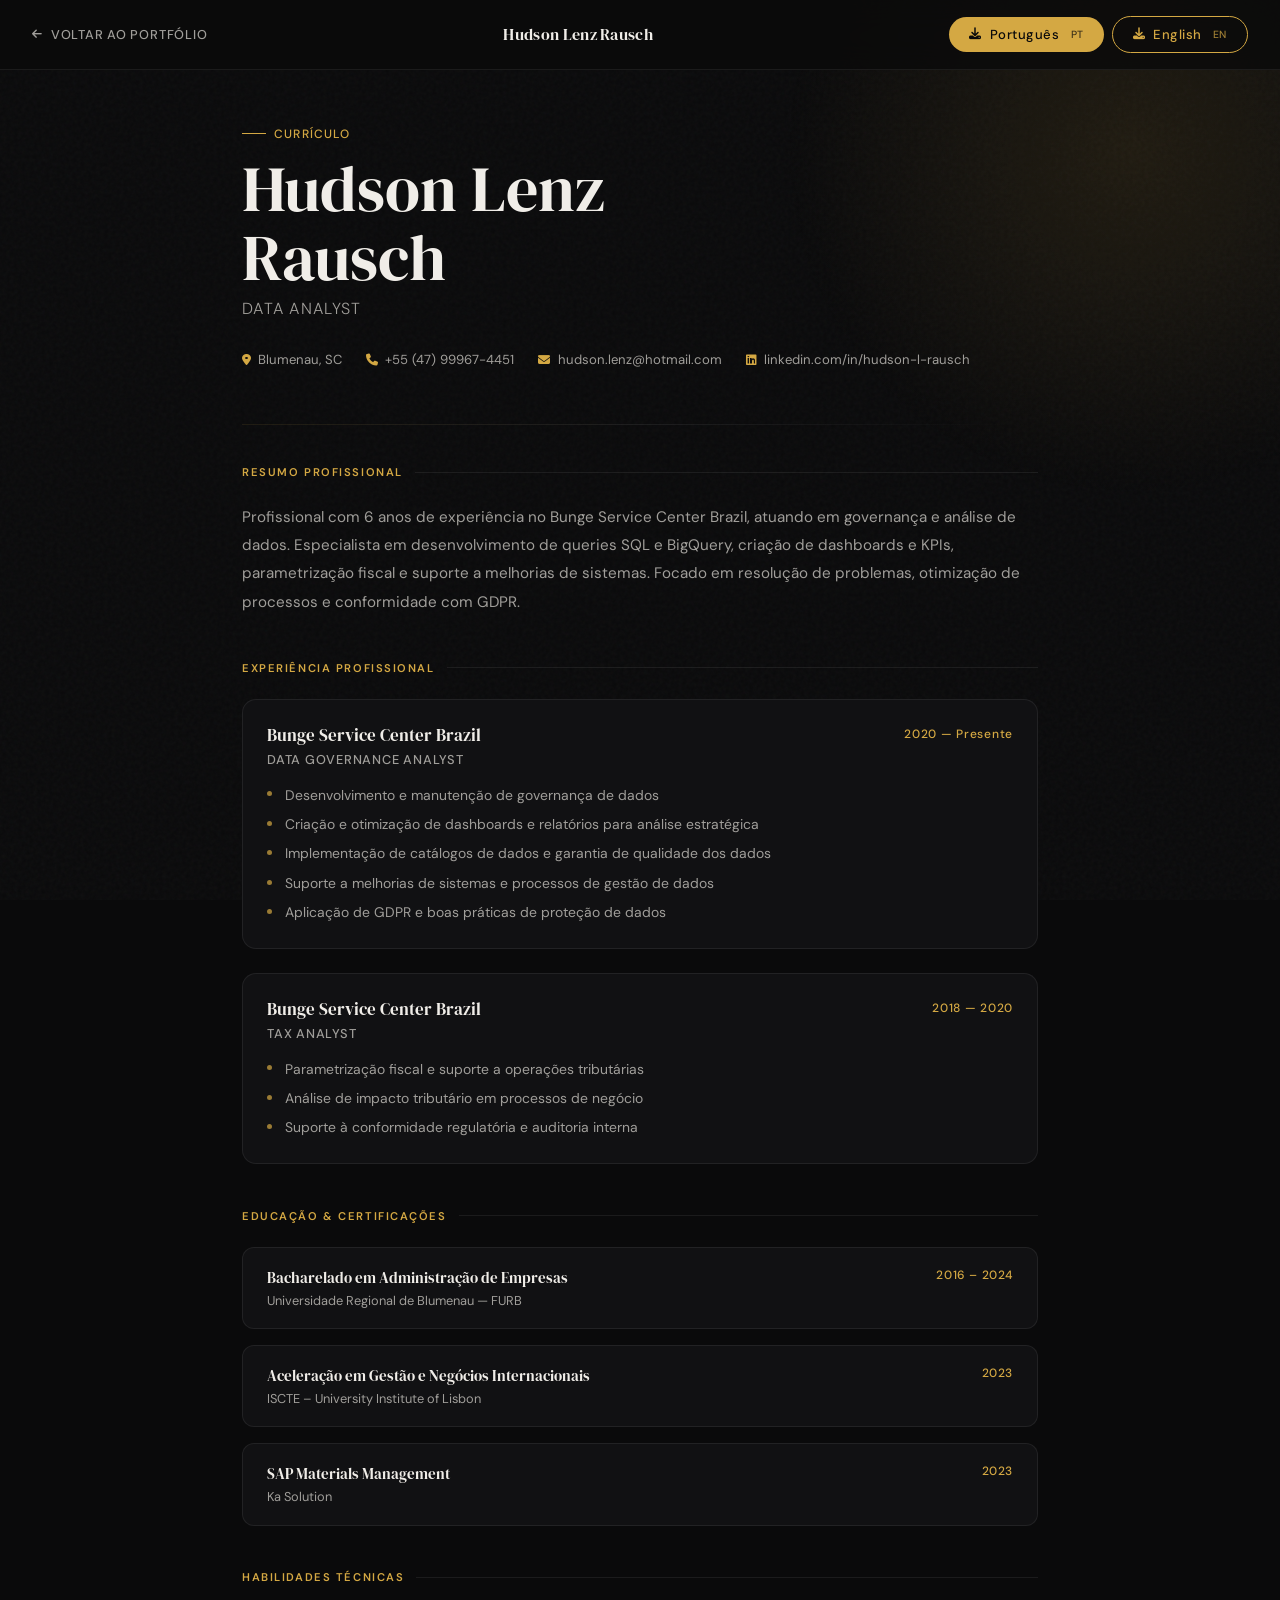
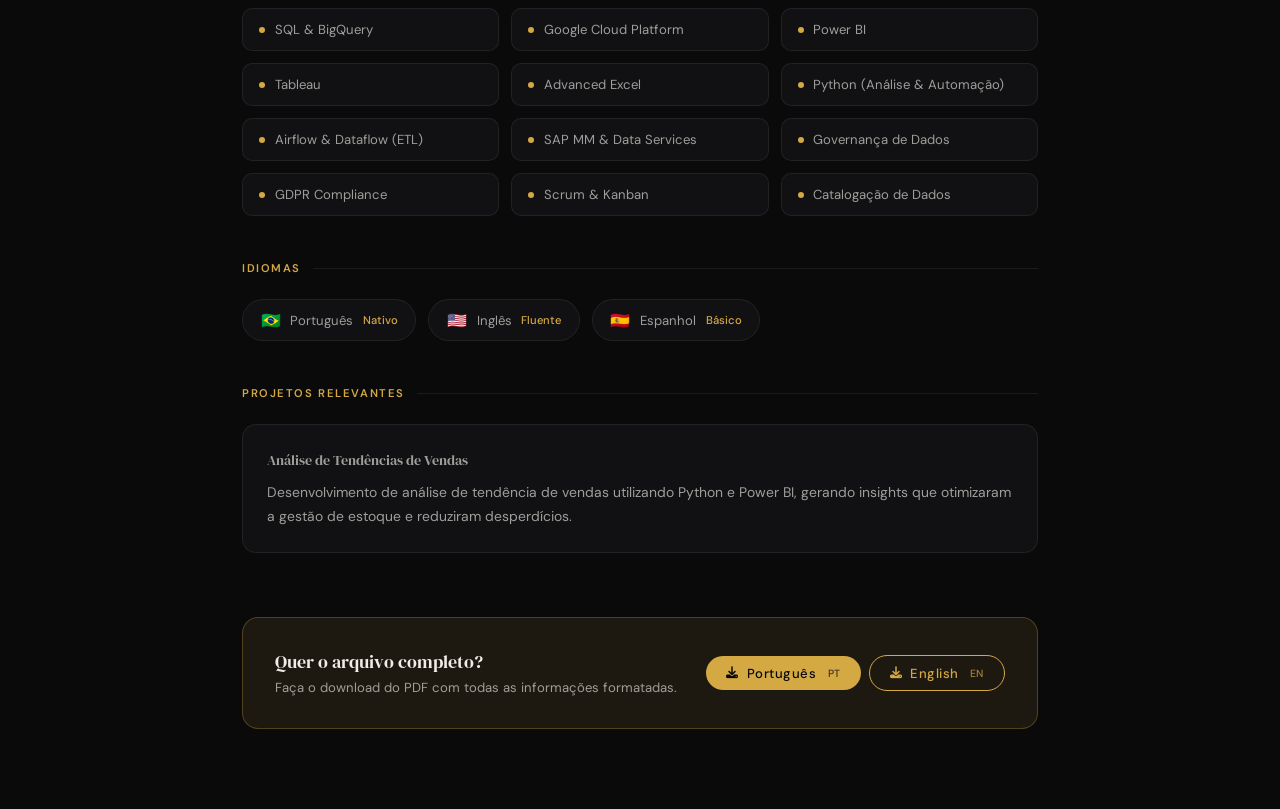
==== curriculo.html @ 601e41b8 "Update curriculo.html" ====
<!DOCTYPE html>
<html lang="pt-BR">
<head>
  <meta charset="UTF-8" />
  <meta name="viewport" content="width=device-width, initial-scale=1.0" />
  <title>Currículo — Hudson Lenz Rausch</title>

  <link rel="preconnect" href="https://fonts.googleapis.com" />
  <link rel="preconnect" href="https://fonts.gstatic.com" crossorigin />
  <link href="https://fonts.googleapis.com/css2?family=DM+Serif+Display:ital@0;1&family=DM+Sans:wght@300;400;500;600&display=swap" rel="stylesheet" />
  <link rel="stylesheet" href="https://cdnjs.cloudflare.com/ajax/libs/font-awesome/6.5.0/css/all.min.css" />

  <style>
    /* ── Tokens ── */
    :root {
      --bg:           #0a0a0b;
      --bg-card:      #111113;
      --bg-card-2:    #16161a;
      --accent:       #d4a843;
      --accent-light: #e8c06a;
      --accent-dim:   rgba(212,168,67,0.10);
      --accent-glow:  rgba(212,168,67,0.22);
      --text:         #f0ede8;
      --text-2:       #a09e9a;
      --text-muted:   #5c5a57;
      --border:       rgba(255,255,255,0.07);
      --border-a:     rgba(212,168,67,0.28);
      --font-d:       'DM Serif Display', Georgia, serif;
      --font-b:       'DM Sans', system-ui, sans-serif;
      --ease:         cubic-bezier(0.4,0,0.2,1);
      --spring:       cubic-bezier(0.34,1.56,0.64,1);
    }

    *, *::before, *::after { box-sizing: border-box; margin: 0; padding: 0; }

    html {
      scroll-behavior: smooth;
      -webkit-font-smoothing: antialiased;
    }

    body {
      font-family: var(--font-b);
      background: var(--bg);
      color: var(--text);
      min-height: 100vh;
      overflow-x: hidden;
    }

    a { color: inherit; text-decoration: none; }

    /* ── Noise overlay ── */
    body::before {
      content: '';
      position: fixed;
      inset: 0;
      background-image: url("data:image/svg+xml,%3Csvg viewBox='0 0 256 256' xmlns='http://www.w3.org/2000/svg'%3E%3Cfilter id='n'%3E%3CfeTurbulence type='fractalNoise' baseFrequency='0.9' numOctaves='4' stitchTiles='stitch'/%3E%3C/filter%3E%3Crect width='100%25' height='100%25' filter='url(%23n)' opacity='0.035'/%3E%3C/svg%3E");
      pointer-events: none;
      z-index: 0;
    }

    /* ── Glow de fundo ── */
    .bg-glow {
      position: fixed;
      width: 700px;
      height: 700px;
      border-radius: 50%;
      background: radial-gradient(circle, var(--accent-glow) 0%, transparent 70%);
      pointer-events: none;
      z-index: 0;
      top: -200px;
      right: -200px;
      opacity: 0.5;
    }

    /* ── Topbar ── */
    .topbar {
      position: sticky;
      top: 0;
      z-index: 100;
      display: flex;
      align-items: center;
      justify-content: space-between;
      padding: 1rem 2rem;
      background: rgba(10,10,11,0.8);
      backdrop-filter: blur(16px);
      -webkit-backdrop-filter: blur(16px);
      border-bottom: 1px solid var(--border);
    }

    .topbar-back {
      display: inline-flex;
      align-items: center;
      gap: 0.5rem;
      font-size: 0.8rem;
      font-weight: 500;
      color: var(--text-2);
      letter-spacing: 0.06em;
      text-transform: uppercase;
      transition: color 250ms var(--ease);
    }
    .topbar-back:hover { color: var(--accent); }
    .topbar-back i { font-size: 0.7rem; }

    .topbar-name {
      font-family: var(--font-d);
      font-size: 1rem;
      color: var(--text);
      letter-spacing: 0.02em;
    }

    .btn-download {
      display: inline-flex;
      align-items: center;
      gap: 0.5rem;
      padding: 0.55rem 1.25rem;
      border-radius: 9999px;
      font-family: var(--font-b);
      font-size: 0.82rem;
      font-weight: 500;
      letter-spacing: 0.04em;
      background: var(--accent);
      color: #0a0a0b;
      border: none;
      cursor: pointer;
      transition: background 250ms var(--ease), transform 350ms var(--spring), box-shadow 250ms var(--ease);
    }
    .btn-download:hover {
      background: var(--accent-light);
      transform: translateY(-2px);
      box-shadow: 0 8px 24px var(--accent-glow);
    }
    .btn-download i { font-size: 0.75rem; }

    .btn-download-group {
      display: flex;
      align-items: center;
      gap: 0.5rem;
      flex-wrap: wrap;
    }

    .btn-download--ghost {
      background: transparent;
      color: var(--accent);
      border: 1px solid var(--accent);
    }
    .btn-download--ghost:hover {
      background: var(--accent-dim);
      color: var(--accent-light);
      border-color: var(--accent-light);
      box-shadow: none;
      transform: translateY(-2px);
    }

    .btn-lang {
      font-size: 0.65rem;
      opacity: 0.75;
      letter-spacing: 0.05em;
      margin-left: 0.2rem;
    }

    /* ── Layout ── */
    .page {
      position: relative;
      z-index: 1;
      max-width: 860px;
      margin: 0 auto;
      padding: 3.5rem 2rem 5rem;
    }

    /* ── Header do currículo ── */
    .cv-header {
      margin-bottom: 3.5rem;
      animation: fade-up 0.6s var(--ease) both;
    }

    .cv-tag {
      font-size: 0.75rem;
      font-weight: 500;
      letter-spacing: 0.1em;
      text-transform: uppercase;
      color: var(--accent);
      margin-bottom: 0.75rem;
      display: flex;
      align-items: center;
      gap: 0.5rem;
    }
    .cv-tag::before {
      content: '';
      display: inline-block;
      width: 24px;
      height: 1px;
      background: var(--accent);
    }

    .cv-name {
      font-family: var(--font-d);
      font-size: clamp(2.6rem, 6vw, 4rem);
      font-weight: 400;
      line-height: 1.08;
      color: var(--text);
      margin-bottom: 0.4rem;
    }

    .cv-role {
      font-size: 1rem;
      font-weight: 300;
      color: var(--text-2);
      letter-spacing: 0.08em;
      text-transform: uppercase;
      margin-bottom: 2rem;
    }

    .cv-contacts {
      display: flex;
      flex-wrap: wrap;
      gap: 0.5rem 1.5rem;
    }

    .cv-contact-item {
      display: inline-flex;
      align-items: center;
      gap: 0.45rem;
      font-size: 0.82rem;
      color: var(--text-2);
      transition: color 200ms var(--ease);
    }
    .cv-contact-item:hover { color: var(--accent); }
    .cv-contact-item i {
      font-size: 0.75rem;
      color: var(--accent);
    }

    /* ── Divider ── */
    .divider {
      width: 100%;
      height: 1px;
      background: linear-gradient(90deg, var(--accent-dim), var(--border), transparent);
      margin: 2.5rem 0;
    }

    /* ── Sections ── */
    .cv-section {
      margin-bottom: 2.8rem;
      animation: fade-up 0.6s var(--ease) both;
    }

    .cv-section-label {
      font-size: 0.7rem;
      font-weight: 600;
      letter-spacing: 0.14em;
      text-transform: uppercase;
      color: var(--accent);
      margin-bottom: 1.5rem;
      display: flex;
      align-items: center;
      gap: 0.75rem;
    }
    .cv-section-label::after {
      content: '';
      flex: 1;
      height: 1px;
      background: var(--border);
    }

    .cv-summary {
      font-size: 0.95rem;
      color: var(--text-2);
      line-height: 1.85;
    }

    /* ── Experience ── */
    .exp-list { display: flex; flex-direction: column; gap: 1.5rem; }

    .exp-item {
      display: grid;
      grid-template-columns: 1fr auto;
      gap: 0.25rem 2rem;
      padding: 1.5rem;
      background: var(--bg-card);
      border: 1px solid var(--border);
      border-radius: 14px;
      transition: border-color 250ms var(--ease), background 250ms var(--ease);
    }
    .exp-item:hover {
      border-color: var(--border-a);
      background: var(--bg-card-2);
    }

    .exp-company {
      font-family: var(--font-d);
      font-size: 1.05rem;
      color: var(--text);
      grid-column: 1;
    }

    .exp-period {
      font-size: 0.75rem;
      font-weight: 500;
      color: var(--accent);
      letter-spacing: 0.06em;
      text-align: right;
      white-space: nowrap;
      grid-column: 2;
      grid-row: 1 / span 2;
      align-self: start;
      padding-top: 0.15rem;
    }

    .exp-role {
      font-size: 0.8rem;
      font-weight: 500;
      letter-spacing: 0.06em;
      text-transform: uppercase;
      color: var(--text-2);
      grid-column: 1;
      margin-bottom: 0.75rem;
    }

    .exp-bullets {
      list-style: none;
      grid-column: 1 / -1;
      display: flex;
      flex-direction: column;
      gap: 0.45rem;
    }
    .exp-bullets li {
      font-size: 0.87rem;
      color: var(--text-2);
      line-height: 1.6;
      padding-left: 1.1rem;
      position: relative;
    }
    .exp-bullets li::before {
      content: '';
      position: absolute;
      left: 0;
      top: 0.55em;
      width: 5px;
      height: 5px;
      border-radius: 50%;
      background: var(--accent);
      opacity: 0.7;
    }

    /* ── Education ── */
    .edu-list { display: flex; flex-direction: column; gap: 1rem; }

    .edu-item {
      display: flex;
      justify-content: space-between;
      align-items: flex-start;
      gap: 1rem;
      padding: 1.2rem 1.5rem;
      background: var(--bg-card);
      border: 1px solid var(--border);
      border-radius: 12px;
      transition: border-color 250ms var(--ease);
    }
    .edu-item:hover { border-color: var(--border-a); }

    .edu-degree {
      font-family: var(--font-d);
      font-size: 0.95rem;
      color: var(--text);
      margin-bottom: 0.25rem;
    }
    .edu-school {
      font-size: 0.8rem;
      color: var(--text-2);
    }
    .edu-year {
      font-size: 0.75rem;
      font-weight: 500;
      color: var(--accent);
      white-space: nowrap;
      letter-spacing: 0.05em;
    }

    /* ── Skills grid ── */
    .skills-grid {
      display: grid;
      grid-template-columns: repeat(auto-fill, minmax(200px, 1fr));
      gap: 0.75rem;
    }

    .skill-pill {
      display: flex;
      align-items: center;
      gap: 0.6rem;
      padding: 0.75rem 1rem;
      background: var(--bg-card);
      border: 1px solid var(--border);
      border-radius: 10px;
      font-size: 0.82rem;
      color: var(--text-2);
      transition: border-color 250ms var(--ease), color 250ms var(--ease), background 250ms var(--ease);
    }
    .skill-pill:hover {
      border-color: var(--border-a);
      color: var(--text);
      background: var(--accent-dim);
    }
    .skill-pill-dot {
      width: 6px;
      height: 6px;
      border-radius: 50%;
      background: var(--accent);
      flex-shrink: 0;
    }

    /* ── Languages ── */
    .lang-list {
      display: flex;
      flex-wrap: wrap;
      gap: 0.75rem;
    }

    .lang-item {
      display: flex;
      align-items: center;
      gap: 0.6rem;
      padding: 0.6rem 1.1rem;
      background: var(--bg-card);
      border: 1px solid var(--border);
      border-radius: 9999px;
      font-size: 0.82rem;
      color: var(--text-2);
    }
    .lang-flag { font-size: 1rem; }
    .lang-level {
      font-size: 0.7rem;
      color: var(--accent);
      font-weight: 500;
    }

    /* ── Project card ── */
    .project-card {
      padding: 1.5rem;
      background: var(--bg-card);
      border: 1px solid var(--border);
      border-radius: 14px;
      transition: border-color 250ms var(--ease);
    }
    .project-card:hover { border-color: var(--border-a); }
    .project-card-title {
      font-family: var(--font-d);
      font-size: 1rem;
      color: var(--text);
      margin-bottom: 0.5rem;
    }
    .project-card p {
      font-size: 0.87rem;
      color: var(--text-2);
      line-height: 1.7;
    }

    /* ── Animações ── */
    @keyframes fade-up {
      from { opacity: 0; transform: translateY(20px); }
      to   { opacity: 1; transform: translateY(0); }
    }

    .cv-section:nth-child(1) { animation-delay: 0.05s; }
    .cv-section:nth-child(2) { animation-delay: 0.12s; }
    .cv-section:nth-child(3) { animation-delay: 0.18s; }
    .cv-section:nth-child(4) { animation-delay: 0.24s; }
    .cv-section:nth-child(5) { animation-delay: 0.30s; }
    .cv-section:nth-child(6) { animation-delay: 0.36s; }

    /* ── Footer CTA ── */
    .cv-footer-cta {
      margin-top: 4rem;
      padding: 2rem;
      background: var(--accent-dim);
      border: 1px solid var(--border-a);
      border-radius: 16px;
      display: flex;
      align-items: center;
      justify-content: space-between;
      gap: 1.5rem;
      flex-wrap: wrap;
    }
    .cv-footer-cta-text p:first-child {
      font-family: var(--font-d);
      font-size: 1.1rem;
      color: var(--text);
      margin-bottom: 0.3rem;
    }
    .cv-footer-cta-text p:last-child {
      font-size: 0.82rem;
      color: var(--text-2);
    }

    /* ── Responsive ── */
    @media (max-width: 600px) {
      .topbar { padding: 0.75rem 1rem; }
      .topbar-name { display: none; }
      .page { padding: 2rem 1rem 4rem; }
      .cv-name { font-size: 2.4rem; }
      .exp-item { grid-template-columns: 1fr; }
      .exp-period { grid-column: 1; grid-row: auto; text-align: left; }
      .edu-item { flex-direction: column; gap: 0.5rem; }
    }
  </style>
</head>
<body>
  <div class="bg-glow"></div>

  <!-- Topbar -->
  <header class="topbar">
    <a href="index.html" class="topbar-back">
      <i class="fas fa-arrow-left"></i>
      Voltar ao portfólio
    </a>
    <span class="topbar-name">Hudson Lenz Rausch</span>
    <div class="btn-download-group">
      <a href="assets/curriculo-hudson-rausch.pdf" download="Curriculo_Hudson_Rausch.pdf" class="btn-download">
        <i class="fas fa-download"></i>
        Português <span class="btn-lang">PT</span>
      </a>
      <a href="assets/resume-hudson-rausch-en.pdf" download="Resume_Hudson_Rausch_EN.pdf" class="btn-download btn-download--ghost">
        <i class="fas fa-download"></i>
        English <span class="btn-lang">EN</span>
      </a>
    </div>
  </header>

  <!-- Conteúdo -->
  <main class="page">

    <!-- Header pessoal -->
    <div class="cv-header">
      <p class="cv-tag">Currículo</p>
      <h1 class="cv-name">Hudson Lenz<br>Rausch</h1>
      <p class="cv-role">Data Analyst</p>
      <div class="cv-contacts">
        <span class="cv-contact-item">
          <i class="fas fa-map-marker-alt"></i>
          Blumenau, SC
        </span>
        <a href="tel:+5547999674451" class="cv-contact-item">
          <i class="fas fa-phone"></i>
          +55 (47) 99967-4451
        </a>
        <a href="mailto:hudson.lenz@hotmail.com" class="cv-contact-item">
          <i class="fas fa-envelope"></i>
          hudson.lenz@hotmail.com
        </a>
        <a href="https://linkedin.com/in/hudson-l-rausch" target="_blank" rel="noopener" class="cv-contact-item">
          <i class="fab fa-linkedin"></i>
          linkedin.com/in/hudson-l-rausch
        </a>
      </div>
    </div>

    <div class="divider"></div>

    <!-- Resumo -->
    <section class="cv-section">
      <p class="cv-section-label">Resumo Profissional</p>
      <p class="cv-summary">
        Profissional com 6 anos de experiência no Bunge Service Center Brazil, atuando em governança e análise de dados. Especialista em desenvolvimento de queries SQL e BigQuery, criação de dashboards e KPIs, parametrização fiscal e suporte a melhorias de sistemas. Focado em resolução de problemas, otimização de processos e conformidade com GDPR.
      </p>
    </section>

    <!-- Experiência -->
    <section class="cv-section">
      <p class="cv-section-label">Experiência Profissional</p>
      <div class="exp-list">

        <div class="exp-item">
          <p class="exp-company">Bunge Service Center Brazil</p>
          <p class="exp-period">2020 — Presente</p>
          <p class="exp-role">Data Governance Analyst</p>
          <ul class="exp-bullets">
            <li>Desenvolvimento e manutenção de governança de dados</li>
            <li>Criação e otimização de dashboards e relatórios para análise estratégica</li>
            <li>Implementação de catálogos de dados e garantia de qualidade dos dados</li>
            <li>Suporte a melhorias de sistemas e processos de gestão de dados</li>
            <li>Aplicação de GDPR e boas práticas de proteção de dados</li>
          </ul>
        </div>

        <div class="exp-item">
          <p class="exp-company">Bunge Service Center Brazil</p>
          <p class="exp-period">2018 — 2020</p>
          <p class="exp-role">Tax Analyst</p>
          <ul class="exp-bullets">
            <li>Parametrização fiscal e suporte a operações tributárias</li>
            <li>Análise de impacto tributário em processos de negócio</li>
            <li>Suporte à conformidade regulatória e auditoria interna</li>
          </ul>
        </div>

      </div>
    </section>

    <!-- Formação -->
    <section class="cv-section">
      <p class="cv-section-label">Educação & Certificações</p>
      <div class="edu-list">
        <div class="edu-item">
          <div>
            <p class="edu-degree">Bacharelado em Administração de Empresas</p>
            <p class="edu-school">Universidade Regional de Blumenau — FURB</p>
          </div>
          <span class="edu-year">2016 – 2024</span>
        </div>
        <div class="edu-item">
          <div>
            <p class="edu-degree">Aceleração em Gestão e Negócios Internacionais</p>
            <p class="edu-school">ISCTE – University Institute of Lisbon</p>
          </div>
          <span class="edu-year">2023</span>
        </div>
        <div class="edu-item">
          <div>
            <p class="edu-degree">SAP Materials Management</p>
            <p class="edu-school">Ka Solution</p>
          </div>
          <span class="edu-year">2023</span>
        </div>
      </div>
    </section>

    <!-- Skills -->
    <section class="cv-section">
      <p class="cv-section-label">Habilidades Técnicas</p>
      <div class="skills-grid">
        <div class="skill-pill"><span class="skill-pill-dot"></span>SQL & BigQuery</div>
        <div class="skill-pill"><span class="skill-pill-dot"></span>Google Cloud Platform</div>
        <div class="skill-pill"><span class="skill-pill-dot"></span>Power BI</div>
        <div class="skill-pill"><span class="skill-pill-dot"></span>Tableau</div>
        <div class="skill-pill"><span class="skill-pill-dot"></span>Advanced Excel</div>
        <div class="skill-pill"><span class="skill-pill-dot"></span>Python (Análise & Automação)</div>
        <div class="skill-pill"><span class="skill-pill-dot"></span>Airflow & Dataflow (ETL)</div>
        <div class="skill-pill"><span class="skill-pill-dot"></span>SAP MM & Data Services</div>
        <div class="skill-pill"><span class="skill-pill-dot"></span>Governança de Dados</div>
        <div class="skill-pill"><span class="skill-pill-dot"></span>GDPR Compliance</div>
        <div class="skill-pill"><span class="skill-pill-dot"></span>Scrum & Kanban</div>
        <div class="skill-pill"><span class="skill-pill-dot"></span>Catalogação de Dados</div>
      </div>
    </section>

    <!-- Idiomas -->
    <section class="cv-section">
      <p class="cv-section-label">Idiomas</p>
      <div class="lang-list">
        <div class="lang-item">
          <span class="lang-flag">🇧🇷</span>
          Português
          <span class="lang-level">Nativo</span>
        </div>
        <div class="lang-item">
          <span class="lang-flag">🇺🇸</span>
          Inglês
          <span class="lang-level">Fluente</span>
        </div>
        <div class="lang-item">
          <span class="lang-flag">🇪🇸</span>
          Espanhol
          <span class="lang-level">Básico</span>
        </div>
      </div>
    </section>

    <!-- Projetos -->
    <section class="cv-section">
      <p class="cv-section-label">Projetos Relevantes</p>
      <div class="project-card">
        <p class="project-card-title">Análise de Tendências de Vendas</p>
        <p>Desenvolvimento de análise de tendência de vendas utilizando Python e Power BI, gerando insights que otimizaram a gestão de estoque e reduziram desperdícios.</p>
      </div>
    </section>

    <!-- Footer CTA -->
    <div class="cv-footer-cta">
      <div class="cv-footer-cta-text">
        <p>Quer o arquivo completo?</p>
        <p>Faça o download do PDF com todas as informações formatadas.</p>
      </div>
      <div class="btn-download-group">
        <a href="assets/curriculo-hudson-rausch.pdf" download="Curriculo_Hudson_Rausch.pdf" class="btn-download">
          <i class="fas fa-download"></i>
          Português <span class="btn-lang">PT</span>
        </a>
        <a href="assets/resume-hudson-rausch-en.pdf" download="Resume_Hudson_Rausch_EN.pdf" class="btn-download btn-download--ghost">
          <i class="fas fa-download"></i>
          English <span class="btn-lang">EN</span>
        </a>
      </div>
    </div>

  </main>
</body>
</html>
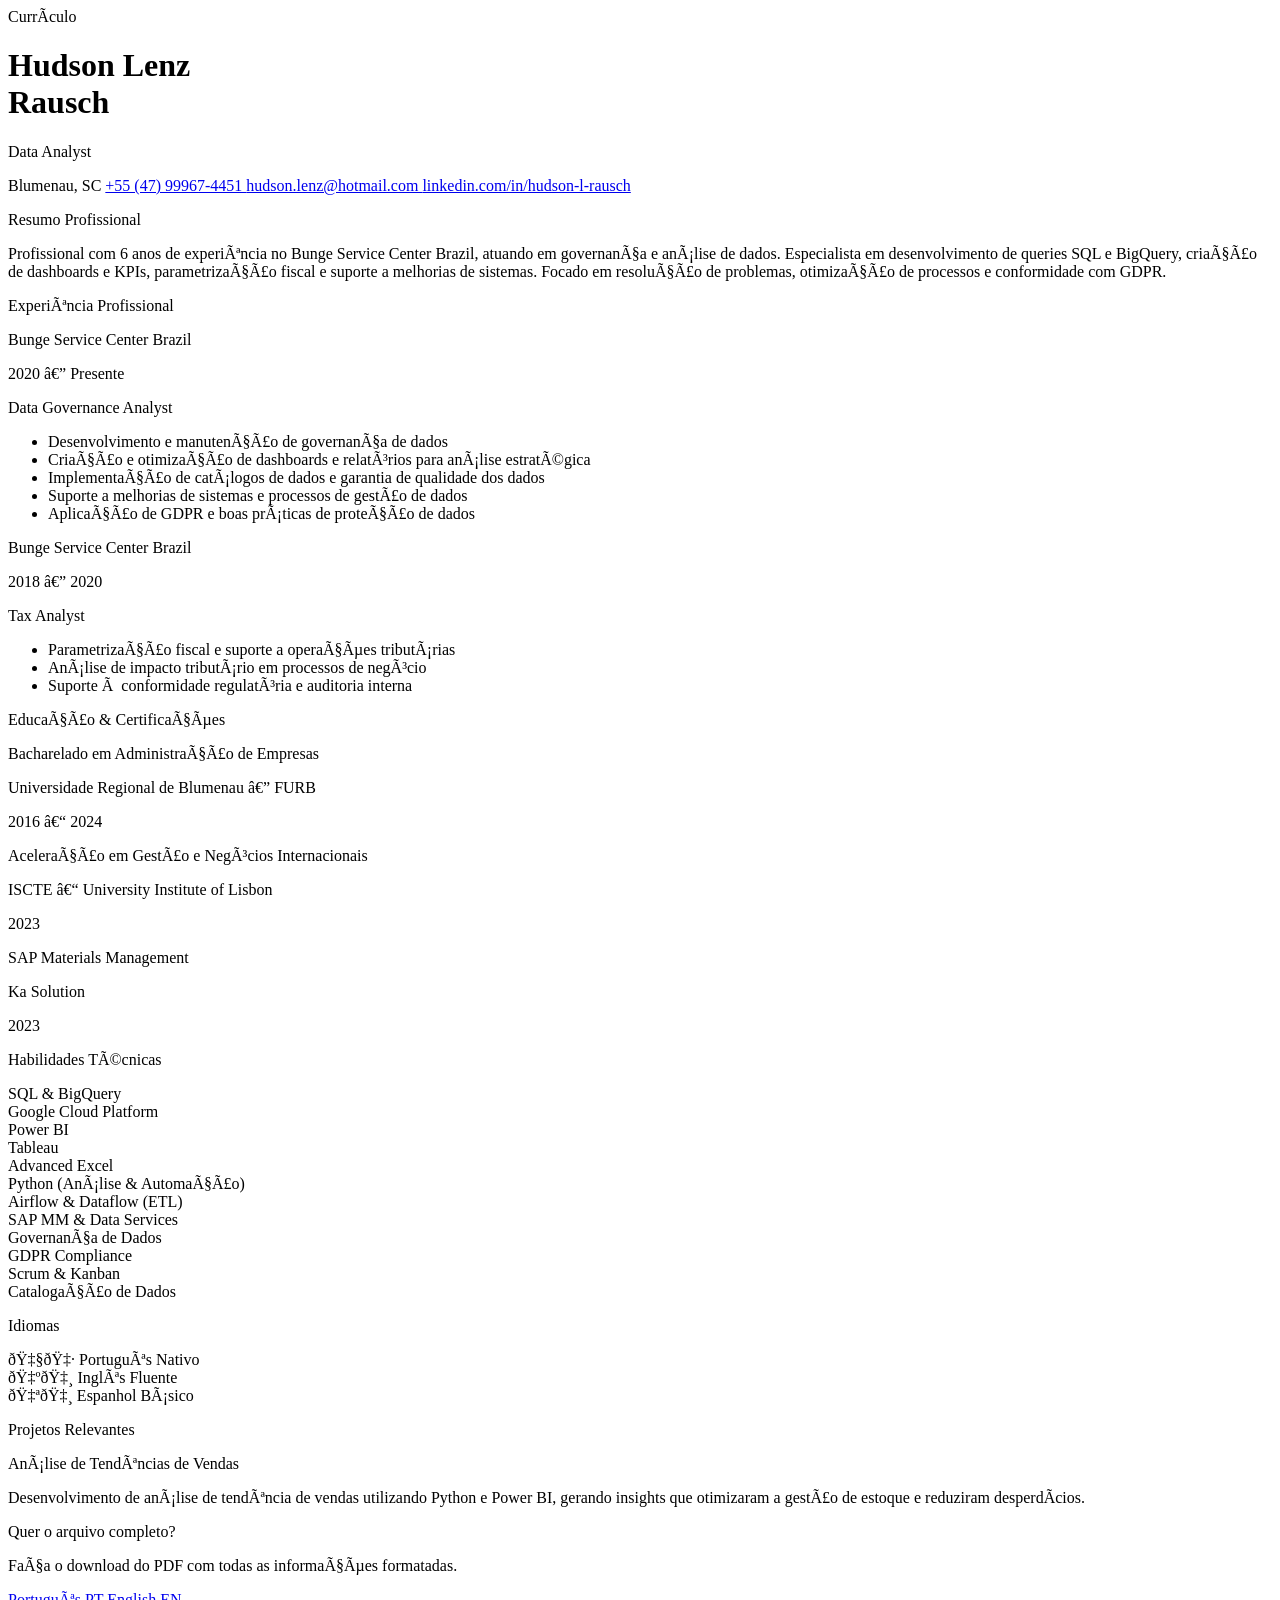
==== commit 27eef689: "Update curriculo.html" ====
--- a/curriculo.html
+++ b/curriculo.html
@@ -1,3 +1,4 @@
+ <!-- APAGAR ESSA LINHA $$$$$$$$$$$$$$$$$$$$$$$$$$$$$$$$$$$$$$$$$$$$$$$$$$$$$$$$$$$$$$$$$$$$$$$$$$$$$$$$$$$$$$$$$$$$$$$$$$$$$$$$$$$$$$$$$$$$$$$$$$$$$$$$$$$$$$$$$$$$$$$$$$$$$$$$$$$$$$$$$$$$$$$$$$$$$$$$$$$$$$$$$$$$$$$$$$$$$$$$$$$$$$$$$$$$$$$$$$$$$$$$$$$$$$$$$$$$$$$$$$$$$$$$$$
 <!DOCTYPE html>
 <html lang="pt-BR">
 <head>
@@ -507,18 +508,19 @@
   <div class="bg-glow"></div>
 
   <!-- Topbar -->
-  <header class="topbar">
+ <!-- APAGAR ESSA LINHA $$$$$$$$$$$$$$$$$$$$$$$$$$$$$$$$$$$$$$$$$$$$$$$$$$$$$$$$$$$$$$$$$$$$$$$$$$$$$$$$$$$$$$$$$$$$$$$$$$$$$$$$$$$$$$$$$$$$$$$$$$$$$$$$$$$$$$$$$$$$$$$$$$$$$$$$$$$$$$$$$$$$$$$$$$$$$$$$$$$$$$$$$$$$$$$$$$$$$$$$$$$$$$$$$$$$$$$$$$$$$$$$$$$$$$$$$$$$$$$$$$$$$$$$$$
+<header class="topbar">
     <a href="index.html" class="topbar-back">
       <i class="fas fa-arrow-left"></i>
       Voltar ao portfólio
     </a>
     <span class="topbar-name">Hudson Lenz Rausch</span>
     <div class="btn-download-group">
-      <a href="assets/curriculo-hudson-rausch.pdf" download="Curriculo_Hudson_Rausch.pdf" class="btn-download">
+      <a href="assets/Hudson_Lenz_Rausch_CV_pt.pdf" download="Hudson_Lenz_Rausch_CV_pt.pdf" class="btn-download">
         <i class="fas fa-download"></i>
         Português <span class="btn-lang">PT</span>
       </a>
-      <a href="assets/resume-hudson-rausch-en.pdf" download="Resume_Hudson_Rausch_EN.pdf" class="btn-download btn-download--ghost">
+      <a href="assets/Hudson_Lenz_Rausch_CV_en.pdf" download="Hudson_Lenz_Rausch_CV_en.pdf" class="btn-download btn-download--ghost">
         <i class="fas fa-download"></i>
         English <span class="btn-lang">EN</span>
       </a>
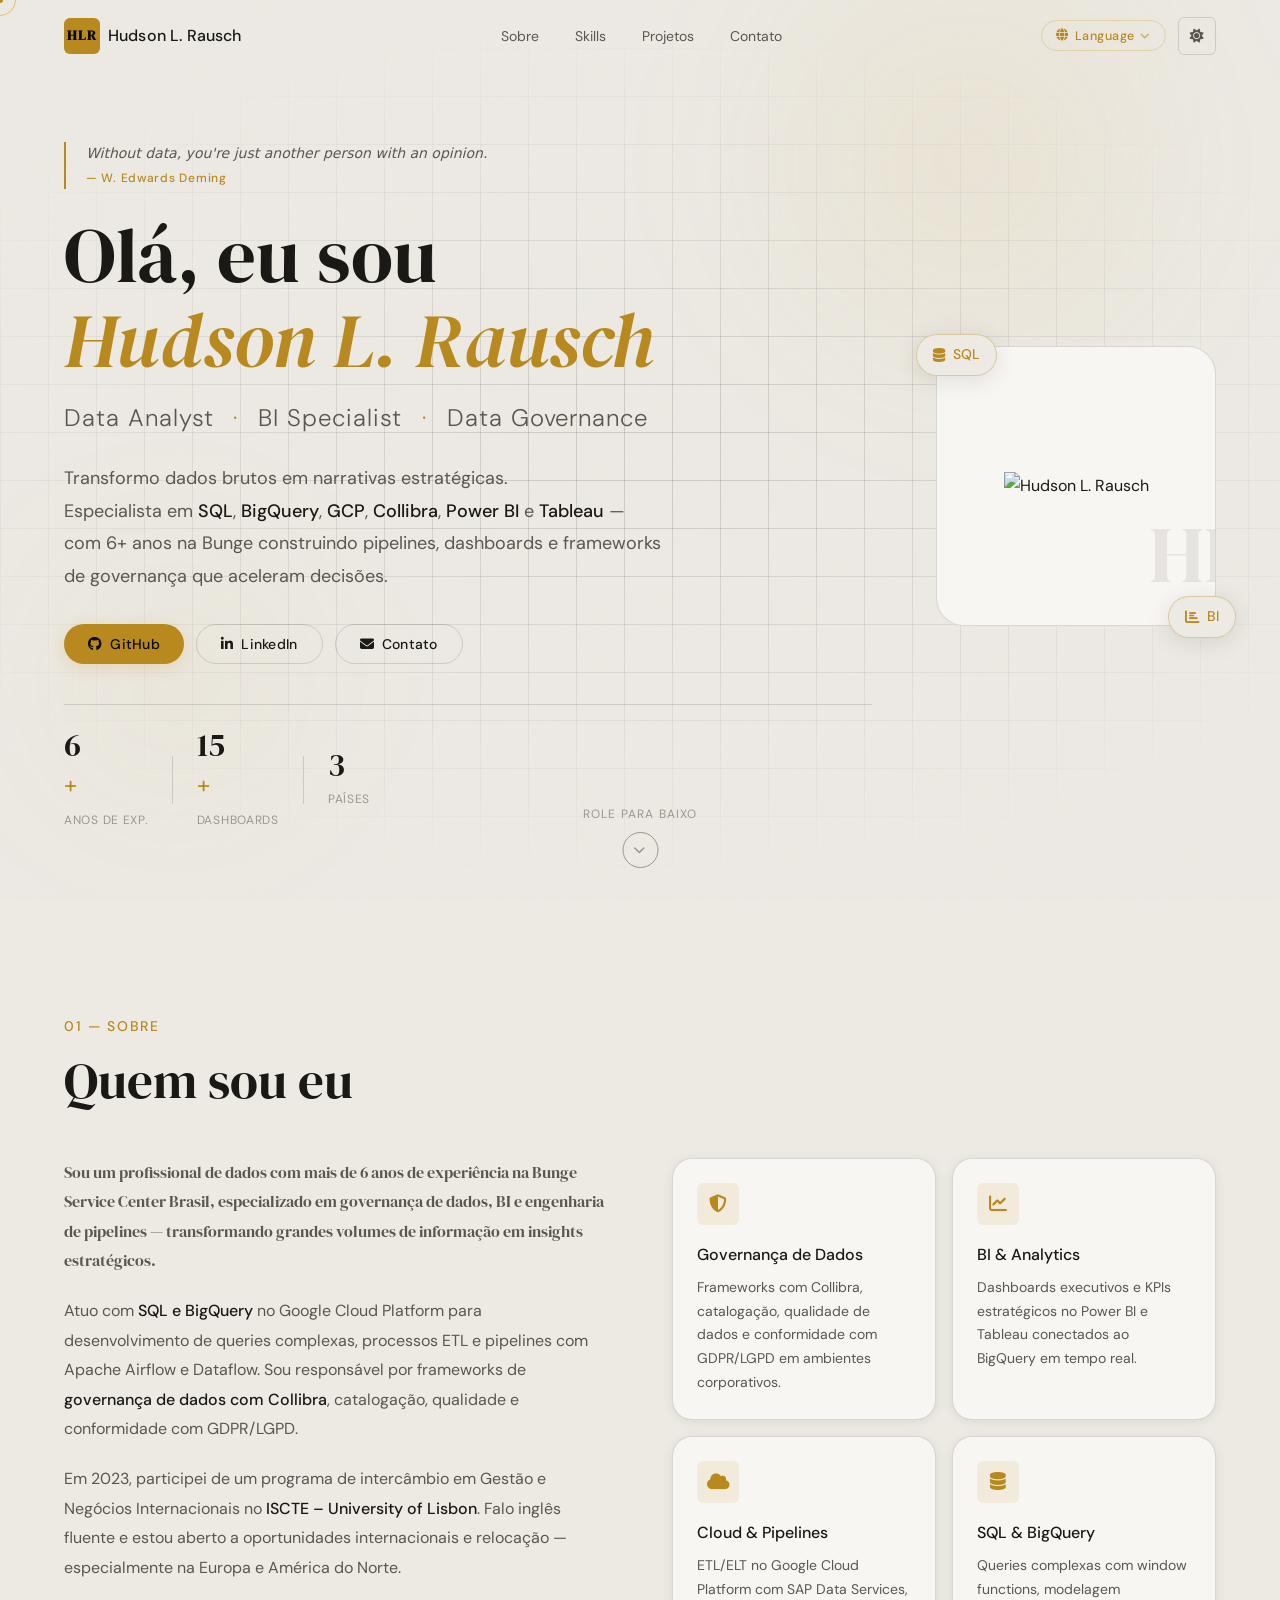
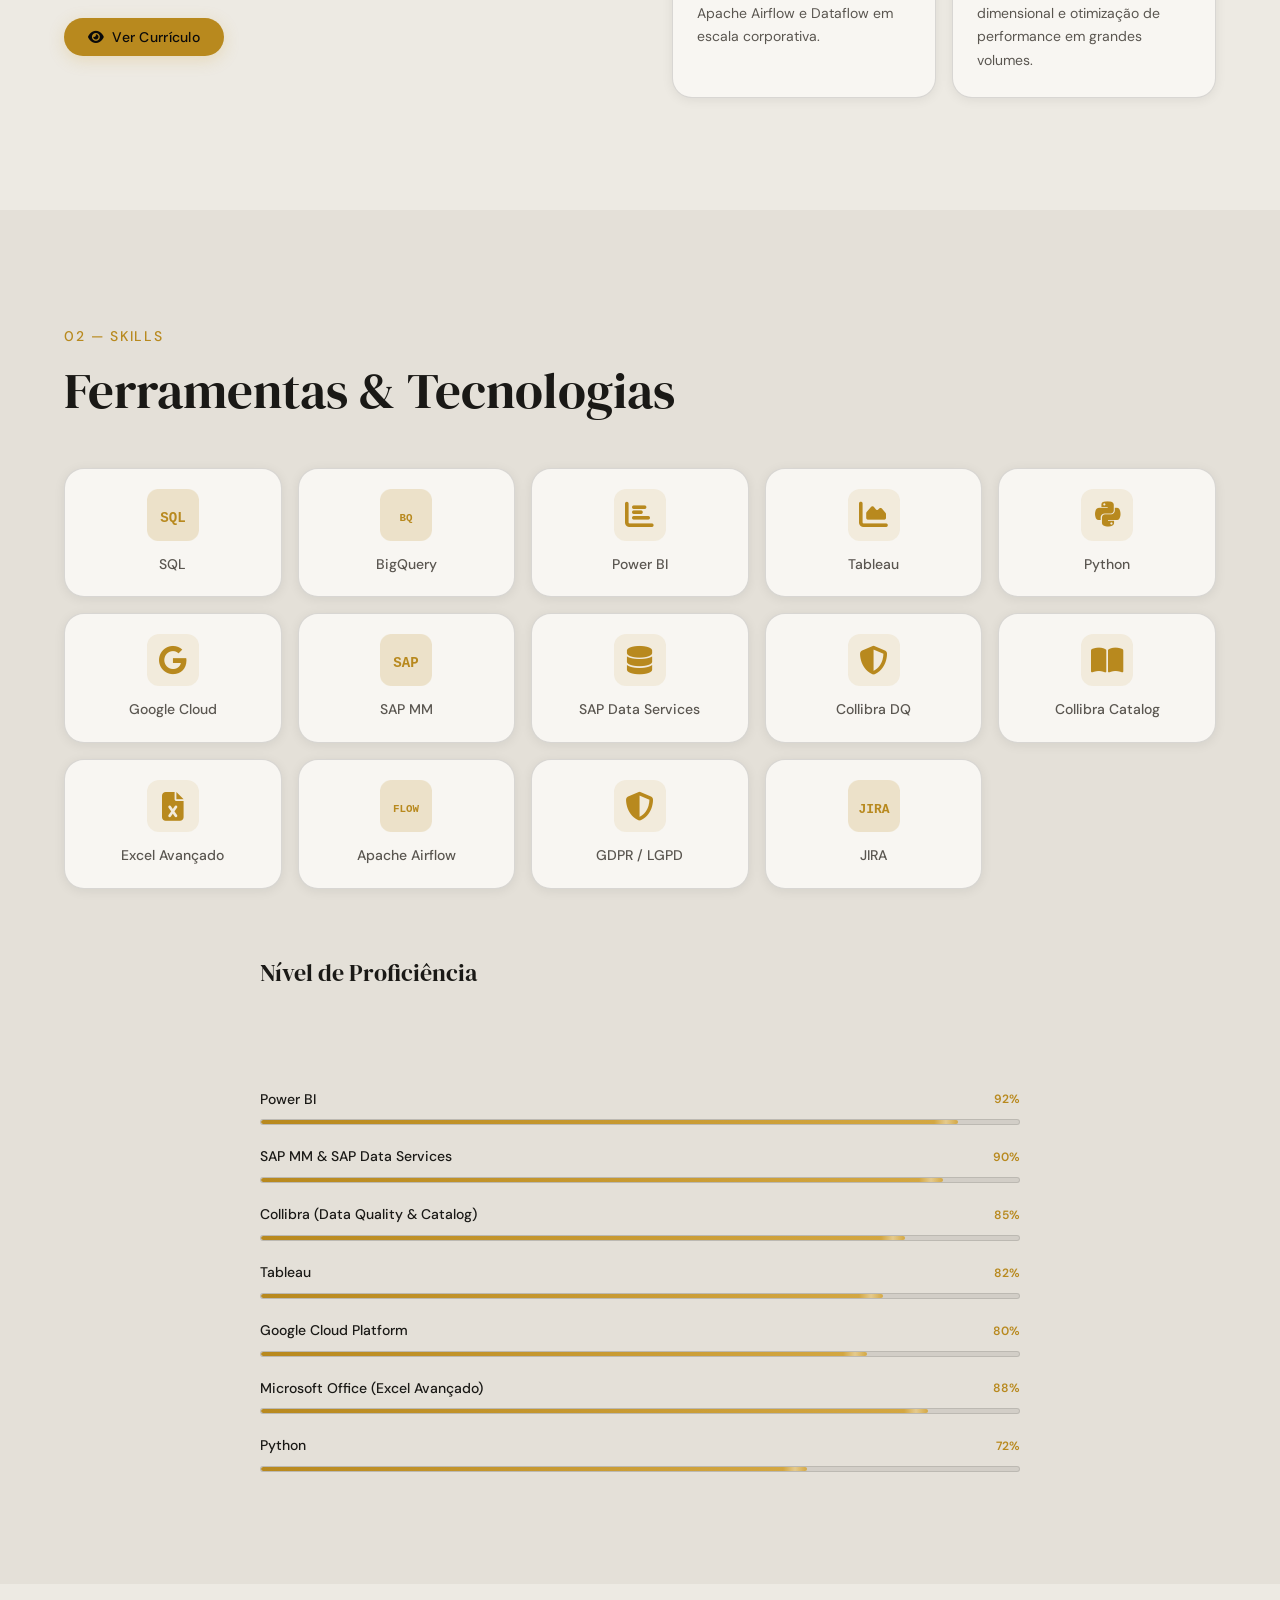
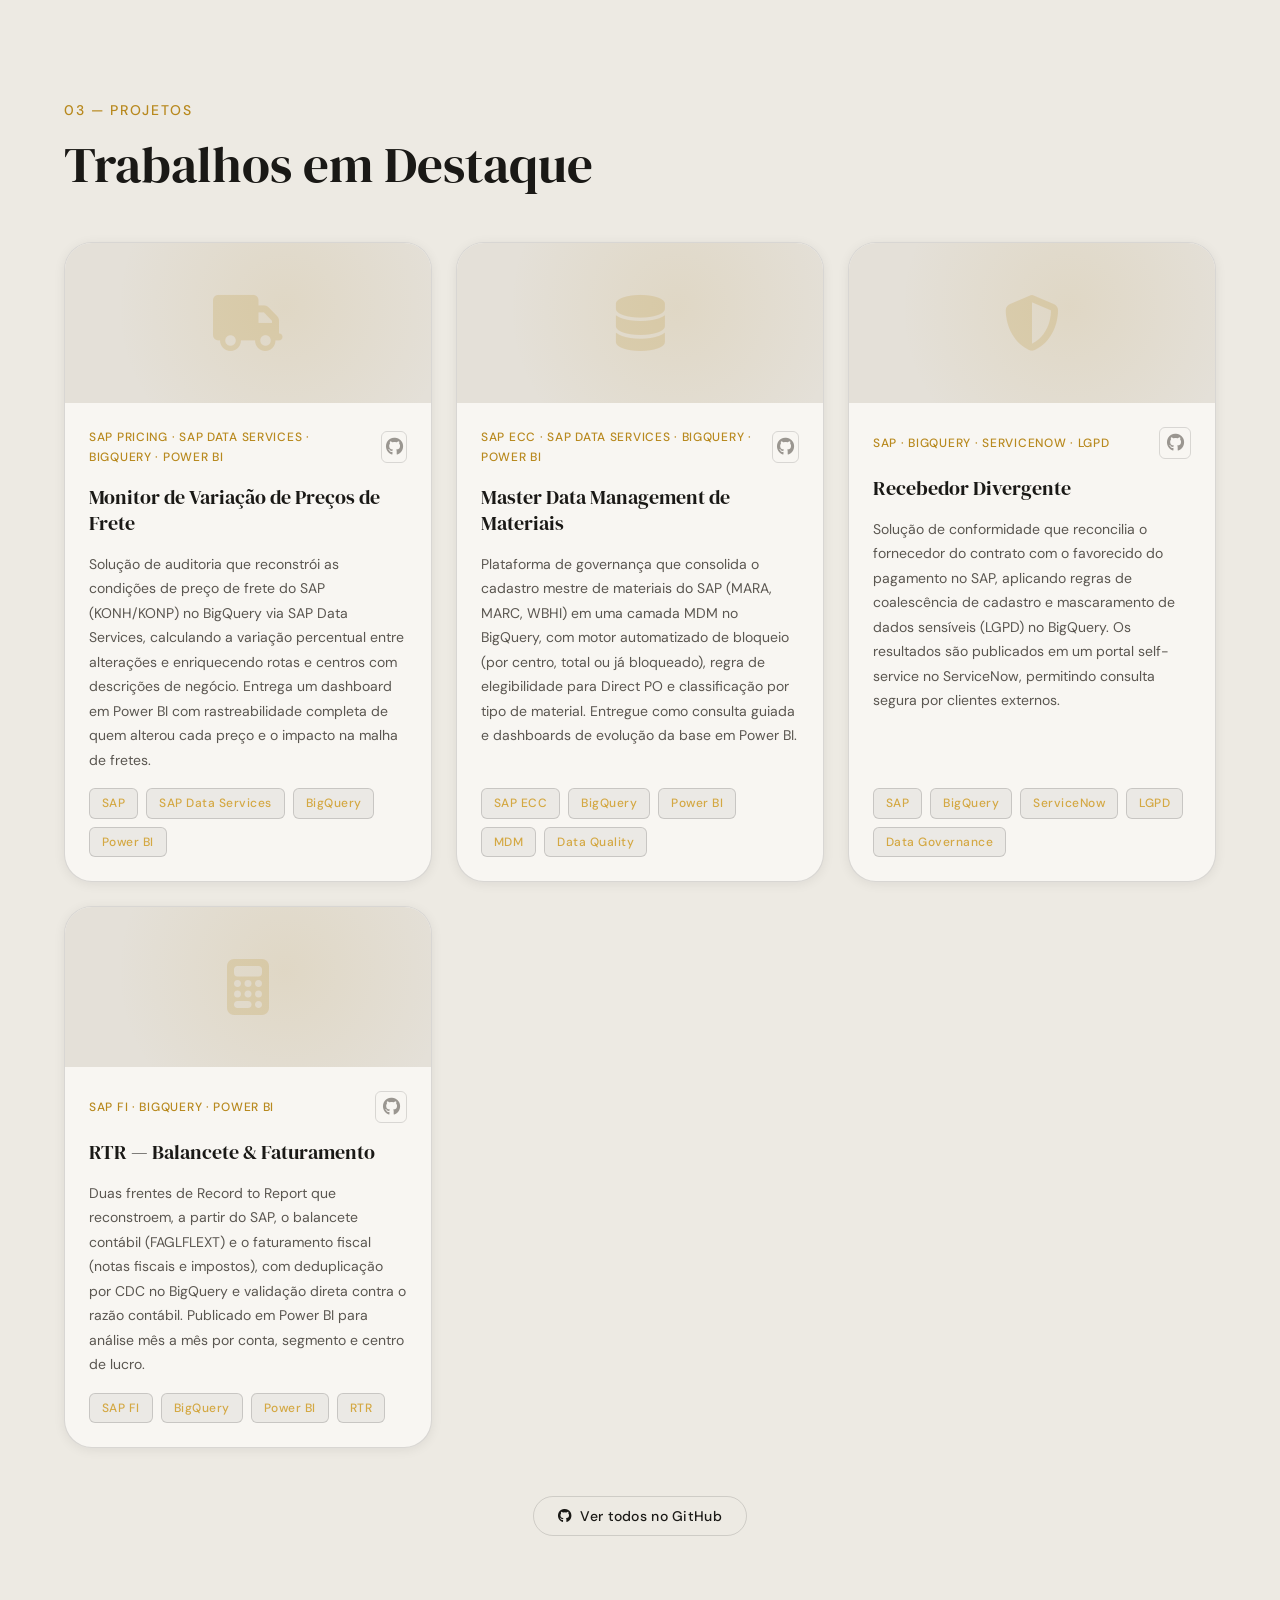
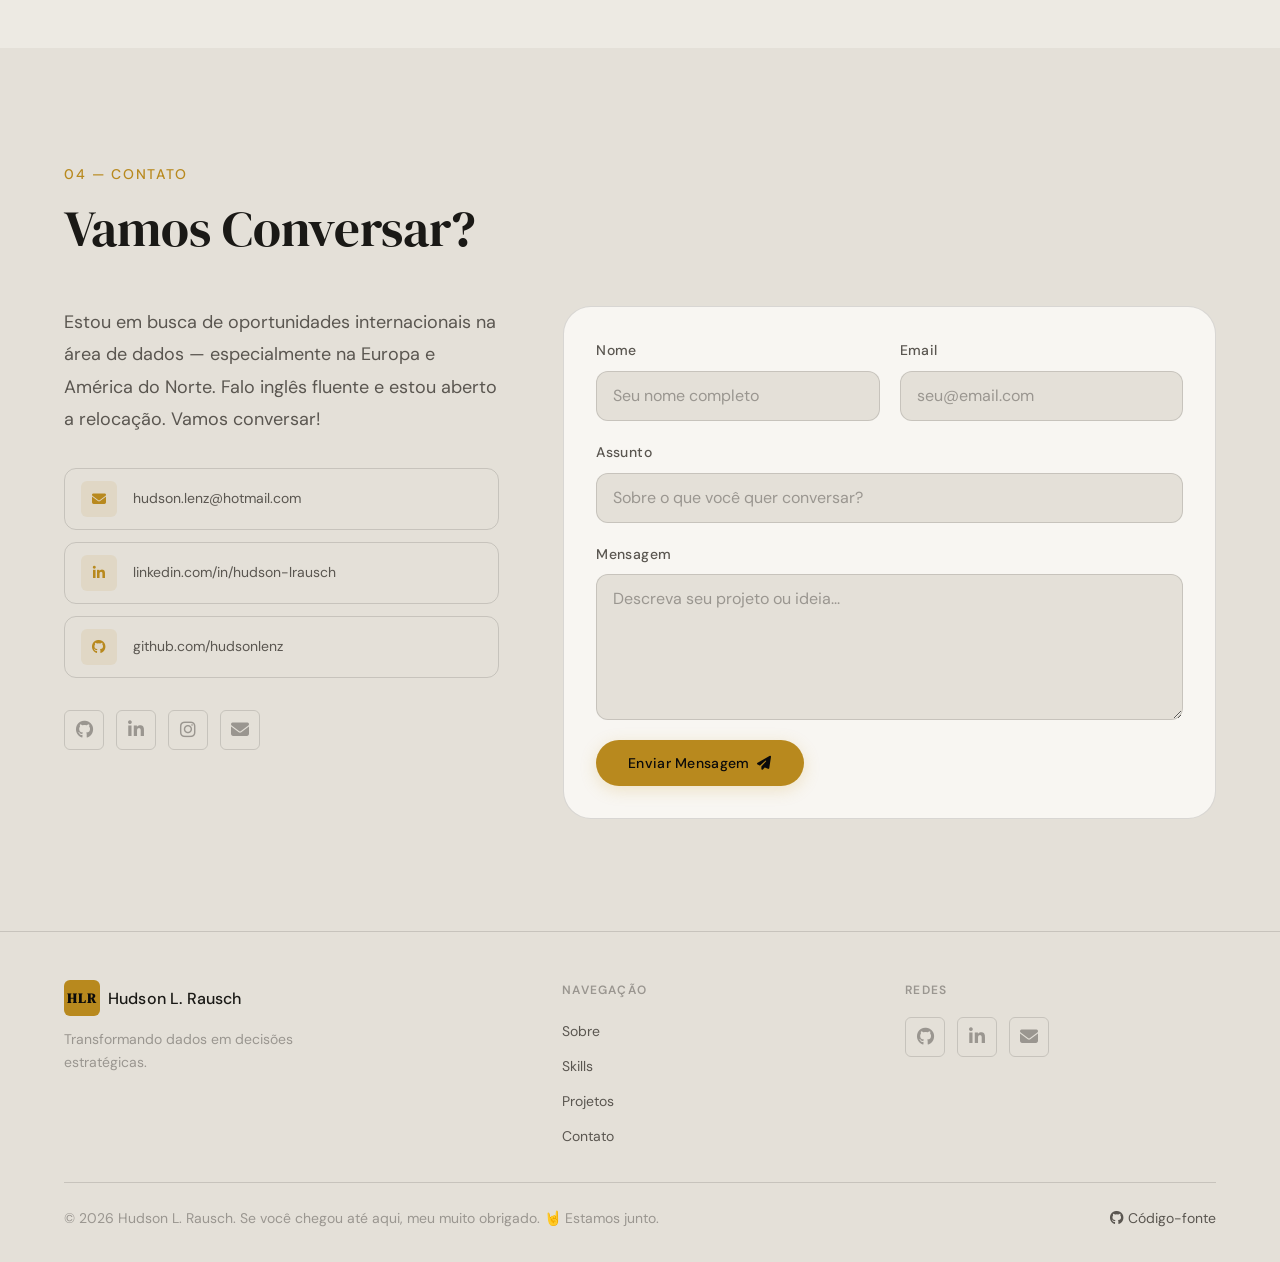
==== commit c2e0a96a: "Update curriculo.html" ====
--- a/curriculo.html
+++ b/curriculo.html
@@ -1,698 +1,1037 @@
- <!-- APAGAR ESSA LINHA $$$$$$$$$$$$$$$$$$$$$$$$$$$$$$$$$$$$$$$$$$$$$$$$$$$$$$$$$$$$$$$$$$$$$$$$$$$$$$$$$$$$$$$$$$$$$$$$$$$$$$$$$$$$$$$$$$$$$$$$$$$$$$$$$$$$$$$$$$$$$$$$$$$$$$$$$$$$$$$$$$$$$$$$$$$$$$$$$$$$$$$$$$$$$$$$$$$$$$$$$$$$$$$$$$$$$$$$$$$$$$$$$$$$$$$$$$$$$$$$$$$$$$$$$$
 <!DOCTYPE html>
 <html lang="pt-BR">
 <head>
+  <!-- ============================================================
+       META TAGS — SEO e Configurações Básicas
+  ============================================================ -->
   <meta charset="UTF-8" />
   <meta name="viewport" content="width=device-width, initial-scale=1.0" />
-  <title>Currículo — Hudson Lenz Rausch</title>
-
+  <meta name="description" content="Portfólio de Hudson Lenz Rausch — Data Analyst & Business Intelligence Specialist com 6+ anos de experiência em SQL, BigQuery, GCP, Collibra, Power BI e Tableau. Open to international opportunities." />
+  <meta name="keywords" content="data analyst, data governance, BI specialist, SQL, BigQuery, GCP, Collibra, Tableau, Power BI, SAP Data Services, Airflow, GDPR, portfólio, international" />
+  <meta name="author" content="Hudson Lenz Rausch" />
+
+  <!-- Open Graph (compartilhamento em redes sociais) -->
+  <meta property="og:title" content="Hudson Lenz Rausch — Data Analyst & BI Specialist" />
+  <meta property="og:description" content="6+ years turning data into strategic decisions. SQL · BigQuery · GCP · Collibra · Power BI · Tableau. Open to relocation." />
+  <meta property="og:type" content="website" />
+  <meta property="og:url" content="https://hudsonlenz.github.io" />
+
+  <title>Hudson Lenz Rausch — Data Analyst & BI Specialist</title>
+
+  <!-- ============================================================
+       FONTES — Google Fonts
+       DM Serif Display: elegante para títulos
+       DM Sans: clean para corpo de texto
+  ============================================================ -->
   <link rel="preconnect" href="https://fonts.googleapis.com" />
   <link rel="preconnect" href="https://fonts.gstatic.com" crossorigin />
-  <link href="https://fonts.googleapis.com/css2?family=DM+Serif+Display:ital@0;1&family=DM+Sans:wght@300;400;500;600&display=swap" rel="stylesheet" />
+  <link href="https://fonts.googleapis.com/css2?family=DM+Serif+Display:ital@0;1&family=DM+Sans:ital,opsz,wght@0,9..40,300;0,9..40,400;0,9..40,500;0,9..40,600;1,9..40,300&display=swap" rel="stylesheet" />
+
+  <!-- ============================================================
+       FONT AWESOME — Ícones
+  ============================================================ -->
   <link rel="stylesheet" href="https://cdnjs.cloudflare.com/ajax/libs/font-awesome/6.5.0/css/all.min.css" />
 
+  <!-- ============================================================
+       CSS PRINCIPAL
+  ============================================================ -->
+  <link rel="stylesheet" href="style.css" />
+</head>
+
+<body>
+
+  <!-- ============================================================
+       CURSOR PERSONALIZADO
+  ============================================================ -->
+  <div class="cursor-dot" aria-hidden="true"></div>
+  <div class="cursor-ring" aria-hidden="true"></div>
+
+  <!-- ============================================================
+       LOADER DE ENTRADA
+  ============================================================ -->
+  <div class="page-loader" id="pageLoader" aria-hidden="true">
+    <div class="loader-content">
+      <span class="loader-text">HLR</span>
+      <div class="loader-bar"></div>
+    </div>
+  </div>
+
+  <!-- ============================================================
+       HEADER / NAVBAR
+       - Fixo no topo com blur no scroll
+       - Toggle dark/light mode
+  ============================================================ -->
+  <header class="navbar" id="navbar" role="banner">
+    <div class="nav-container">
+      <!-- Logo / Nome -->
+      <a href="#hero" class="nav-logo" aria-label="Ir para o início">
+        <span class="logo-initials">HLR</span>
+        <span class="logo-name">Hudson L. Rausch</span>
+      </a>
+
+      <!-- Menu de Navegação (Desktop) -->
+      <nav class="nav-menu" role="navigation" aria-label="Menu principal">
+        <ul class="nav-list">
+          <li><a href="#about"    class="nav-link" data-text="Sobre">Sobre</a></li>
+          <li><a href="#skills"   class="nav-link" data-text="Skills">Skills</a></li>
+          <li><a href="#projects" class="nav-link" data-text="Projetos">Projetos</a></li>
+          <li><a href="#contact"  class="nav-link" data-text="Contato">Contato</a></li>
+        </ul>
+      </nav>
+
+      <!-- Controles do Header -->
+      <div class="nav-controls">
+
+        <!-- Google Translate -->
+        <div id="google_translate_element" style="display:none" aria-hidden="true"></div>
+        <button class="btn-language" id="translateBtn" aria-label="Select language">
+          <i class="fas fa-globe" aria-hidden="true"></i>
+          <span>Language</span>
+          <i class="fas fa-chevron-down btn-language-caret" aria-hidden="true"></i>
+        </button>
+
+        <!-- Toggle Dark/Light Mode -->
+        <button class="theme-toggle" id="themeToggle" aria-label="Alternar tema claro/escuro" title="Alternar tema">
+          <i class="fas fa-sun"  id="iconSun"  aria-hidden="true"></i>
+          <i class="fas fa-moon" id="iconMoon" aria-hidden="true"></i>
+        </button>
+
+        <!-- Hamburguer Mobile -->
+        <button class="nav-hamburger" id="navHamburger" aria-label="Abrir menu" aria-expanded="false">
+          <span class="ham-line"></span>
+          <span class="ham-line"></span>
+          <span class="ham-line"></span>
+        </button>
+      </div>
+    </div>
+
+    <!-- Menu Mobile (dropdown) -->
+    <nav class="nav-mobile" id="navMobile" aria-hidden="true" role="navigation" aria-label="Menu mobile">
+      <ul class="nav-mobile-list">
+        <li><a href="#about"    class="nav-mobile-link">Sobre</a></li>
+        <li><a href="#skills"   class="nav-mobile-link">Skills</a></li>
+        <li><a href="#projects" class="nav-mobile-link">Projetos</a></li>
+        <li><a href="#contact"  class="nav-mobile-link">Contato</a></li>
+      </ul>
+    </nav>
+  </header>
+
+  <!-- ============================================================
+       INDICADOR DE PROGRESSO DE SCROLL
+  ============================================================ -->
+  <div class="scroll-progress" id="scrollProgress" aria-hidden="true"></div>
+
+  <!-- ============================================================
+       HERO SECTION
+       - Foto/Avatar, nome, título, descrição e CTAs
+  ============================================================ -->
+  <section class="hero" id="hero" aria-label="Apresentação">
+    <!-- Ruído de fundo decorativo -->
+    <div class="hero-noise" aria-hidden="true"></div>
+
+    <!-- Grade decorativa -->
+    <div class="hero-grid" aria-hidden="true"></div>
+
+    <!-- Elementos flutuantes decorativos -->
+    <div class="hero-orb hero-orb--1" aria-hidden="true"></div>
+    <div class="hero-orb hero-orb--2" aria-hidden="true"></div>
+
+    <div class="hero-container">
+      <!-- Coluna de texto -->
+      <div class="hero-content">
+        <blockquote class="hero-quote reveal-item">
+          <span class="hero-quote-mark" aria-hidden="true">"</span>
+          <p class="hero-quote-text">Without data, you're just another person with an opinion.</p>
+          <footer class="hero-quote-author">— W. Edwards Deming</footer>
+        </blockquote>
+
+        <h1 class="hero-title reveal-item">
+          Olá, eu sou<br />
+          <em class="hero-name">Hudson L. Rausch</em>
+        </h1>
+
+        <p class="hero-subtitle reveal-item">
+          Data Analyst <span class="subtitle-sep" aria-hidden="true">·</span> BI Specialist <span class="subtitle-sep" aria-hidden="true">·</span> Data Governance
+        </p>
+
+        <p class="hero-description reveal-item">
+          Transformo dados brutos em narrativas estratégicas.<br />
+          Especialista em <strong>SQL</strong>, <strong>BigQuery</strong>, <strong>GCP</strong>, <strong>Collibra</strong>, <strong>Power BI</strong> e <strong>Tableau</strong> — com 6+ anos na Bunge construindo pipelines, dashboards e frameworks de governança que aceleram decisões.
+        </p>
+
+        <!-- Botões de CTA -->
+        <div class="hero-actions reveal-item">
+          <a href="https://github.com/hudsonlenz" target="_blank" rel="noopener noreferrer"
+             class="btn btn--primary" aria-label="Perfil no GitHub">
+            <i class="fab fa-github" aria-hidden="true"></i>
+            GitHub
+          </a>
+          <a href="https://www.linkedin.com/in/hudson-lrausch/" target="_blank" rel="noopener noreferrer"
+             class="btn btn--ghost" aria-label="Perfil no LinkedIn">
+            <i class="fab fa-linkedin-in" aria-hidden="true"></i>
+            LinkedIn
+          </a>
+          <a href="#contact" class="btn btn--ghost" aria-label="Ir para seção de contato">
+            <i class="fas fa-envelope" aria-hidden="true"></i>
+            Contato
+          </a>
+        </div>
+
+        <!-- Estatísticas rápidas -->
+        <div class="hero-stats reveal-item">
+          <div class="stat-item">
+            <span class="stat-number" data-count="6">0</span><span class="stat-suffix">+</span>
+            <span class="stat-label">Anos de exp.</span>
+          </div>
+          <div class="stat-divider" aria-hidden="true"></div>
+          <div class="stat-item">
+            <span class="stat-number" data-count="15">0</span><span class="stat-suffix">+</span>
+            <span class="stat-label">Dashboards</span>
+          </div>
+          <div class="stat-divider" aria-hidden="true"></div>
+          <div class="stat-item">
+            <span class="stat-number" data-count="3">0</span><span class="stat-suffix"></span>
+            <span class="stat-label">Países</span>
+          </div>
+        </div>
+      </div>
+
+      <!-- Coluna do avatar -->
+      <div class="hero-visual reveal-item">
+        <div class="avatar-frame" aria-hidden="true">
+          <div class="avatar-placeholder" aria-label="Foto de perfil de Hudson L. Rausch">
+            <img src="img/20260327_151705.jpg" alt="Hudson L. Rausch">
+              <!-- Corpo -->
+              <circle cx="100" cy="75" r="38" fill="currentColor" opacity="0.9"/>
+              <ellipse cx="100" cy="155" rx="55" ry="38" fill="currentColor" opacity="0.7"/>
+            </svg>
+            <span class="avatar-initials" aria-hidden="true">HLR</span>
+          </div>
+          <!-- Badges flutuantes -->
+          <div class="avatar-badge avatar-badge--tl" aria-hidden="true">
+            <i class="fas fa-database"></i>
+            <span>SQL</span>
+          </div>
+          <div class="avatar-badge avatar-badge--br" aria-hidden="true">
+            <i class="fas fa-chart-bar"></i>
+            <span>BI</span>
+          </div>
+        </div>
+      </div>
+    </div>
+
+    <!-- Seta de scroll -->
+    <a href="#about" class="hero-scroll-cta" aria-label="Rolar para a seção Sobre mim">
+      <span class="scroll-cta-text">Role para baixo</span>
+      <span class="scroll-cta-arrow" aria-hidden="true">
+        <i class="fas fa-chevron-down"></i>
+      </span>
+    </a>
+  </section>
+
+  <!-- ============================================================
+       SOBRE MIM
+  ============================================================ -->
+  <section class="about section" id="about" aria-label="Sobre mim">
+    <div class="container">
+      <!-- Cabeçalho da seção -->
+      <div class="section-header reveal-item">
+        <span class="section-tag">01 — Sobre</span>
+        <h2 class="section-title">Quem sou eu</h2>
+      </div>
+
+      <div class="about-grid">
+        <!-- Texto -->
+        <div class="about-text reveal-item">
+          <p class="about-lead">
+            Sou um profissional de dados com mais de 6 anos de experiência na Bunge Service Center Brasil, especializado em governança de dados, BI e engenharia de pipelines — transformando grandes volumes de informação em insights estratégicos.
+          </p>
+          <p>
+            Atuo com <strong>SQL e BigQuery</strong> no Google Cloud Platform para desenvolvimento de queries complexas, processos ETL e pipelines com Apache Airflow e Dataflow. Sou responsável por frameworks de <strong>governança de dados com Collibra</strong>, catalogação, qualidade e conformidade com GDPR/LGPD.
+          </p>
+          <p>
+            Em 2023, participei de um programa de intercâmbio em Gestão e Negócios Internacionais no <strong>ISCTE – University of Lisbon</strong>. Falo inglês fluente e estou aberto a oportunidades internacionais e relocação — especialmente na Europa e América do Norte.
+          </p>
+
+          <!-- Download CV -->
+          <a href="curriculo.html" class="btn btn--primary about-cta" aria-label="Ver currículo">
+            <i class="fas fa-eye" aria-hidden="true"></i>
+            Ver Currículo
+          </a>
+        </div>
+
+        <!-- Cards de destaques -->
+        <div class="about-highlights">
+          <div class="highlight-card reveal-item">
+            <div class="highlight-icon" aria-hidden="true">
+              <i class="fas fa-shield-halved"></i>
+            </div>
+            <h3>Governança de Dados</h3>
+            <p>Frameworks com Collibra, catalogação, qualidade de dados e conformidade com GDPR/LGPD em ambientes corporativos.</p>
+          </div>
+
+          <div class="highlight-card reveal-item">
+            <div class="highlight-icon" aria-hidden="true">
+              <i class="fas fa-chart-line"></i>
+            </div>
+            <h3>BI & Analytics</h3>
+            <p>Dashboards executivos e KPIs estratégicos no Power BI e Tableau conectados ao BigQuery em tempo real.</p>
+          </div>
+
+          <div class="highlight-card reveal-item">
+            <div class="highlight-icon" aria-hidden="true">
+              <i class="fas fa-cloud"></i>
+            </div>
+            <h3>Cloud & Pipelines</h3>
+            <p>ETL/ELT no Google Cloud Platform com SAP Data Services, Apache Airflow e Dataflow em escala corporativa.</p>
+          </div>
+
+          <div class="highlight-card reveal-item">
+            <div class="highlight-icon" aria-hidden="true">
+              <i class="fas fa-database"></i>
+            </div>
+            <h3>SQL & BigQuery</h3>
+            <p>Queries complexas com window functions, modelagem dimensional e otimização de performance em grandes volumes.</p>
+          </div>
+        </div>
+      </div>
+    </div>
+  </section>
+
+  <!-- ============================================================
+       SKILLS / HABILIDADES
+  ============================================================ -->
+  <section class="skills section section--alt" id="skills" aria-label="Habilidades técnicas">
+    <div class="container">
+      <!-- Cabeçalho -->
+      <div class="section-header reveal-item">
+        <span class="section-tag">02 — Skills</span>
+        <h2 class="section-title">Ferramentas & Tecnologias</h2>
+      </div>
+
+      <!-- Grid de ícones de tecnologias -->
+      <div class="skills-icons-grid reveal-item">
+
+        <div class="skill-icon-card">
+          <div class="skill-icon-wrap" aria-hidden="true">
+            <svg viewBox="0 0 48 48" fill="none" xmlns="http://www.w3.org/2000/svg">
+              <rect width="48" height="48" rx="10" fill="currentColor" opacity="0.1"/>
+              <text x="50%" y="56%" text-anchor="middle" dominant-baseline="middle" font-size="13" font-weight="700" fill="currentColor" font-family="monospace">SQL</text>
+            </svg>
+          </div>
+          <span class="skill-icon-label">SQL</span>
+        </div>
+
+        <div class="skill-icon-card">
+          <div class="skill-icon-wrap" aria-hidden="true">
+            <svg viewBox="0 0 48 48" fill="none" xmlns="http://www.w3.org/2000/svg">
+              <rect width="48" height="48" rx="10" fill="currentColor" opacity="0.1"/>
+              <text x="50%" y="56%" text-anchor="middle" dominant-baseline="middle" font-size="10" font-weight="700" fill="currentColor" font-family="monospace">BQ</text>
+            </svg>
+          </div>
+          <span class="skill-icon-label">BigQuery</span>
+        </div>
+
+        <div class="skill-icon-card">
+          <div class="skill-icon-wrap" aria-hidden="true">
+            <i class="fas fa-chart-bar" style="font-size:1.8rem"></i>
+          </div>
+          <span class="skill-icon-label">Power BI</span>
+        </div>
+
+        <div class="skill-icon-card">
+          <div class="skill-icon-wrap" aria-hidden="true">
+            <i class="fas fa-chart-area" style="font-size:1.8rem"></i>
+          </div>
+          <span class="skill-icon-label">Tableau</span>
+        </div>
+
+        <div class="skill-icon-card">
+          <div class="skill-icon-wrap" aria-hidden="true">
+            <i class="fab fa-python" style="font-size:1.8rem"></i>
+          </div>
+          <span class="skill-icon-label">Python</span>
+        </div>
+
+        <div class="skill-icon-card">
+          <div class="skill-icon-wrap" aria-hidden="true">
+            <i class="fab fa-google" style="font-size:1.8rem"></i>
+          </div>
+          <span class="skill-icon-label">Google Cloud</span>
+        </div>
+
+        <div class="skill-icon-card">
+          <div class="skill-icon-wrap" aria-hidden="true">
+            <svg viewBox="0 0 48 48" fill="none" xmlns="http://www.w3.org/2000/svg">
+              <rect width="48" height="48" rx="10" fill="currentColor" opacity="0.1"/>
+              <text x="50%" y="56%" text-anchor="middle" dominant-baseline="middle" font-size="13" font-weight="700" fill="currentColor" font-family="monospace">SAP</text>
+            </svg>
+          </div>
+          <span class="skill-icon-label">SAP MM</span>
+        </div>
+
+        <div class="skill-icon-card">
+          <div class="skill-icon-wrap" aria-hidden="true">
+            <i class="fas fa-database" style="font-size:1.8rem"></i>
+          </div>
+          <span class="skill-icon-label">SAP Data Services</span>
+        </div>
+
+        <div class="skill-icon-card">
+          <div class="skill-icon-wrap" aria-hidden="true">
+            <i class="fas fa-shield-halved" style="font-size:1.8rem"></i>
+          </div>
+          <span class="skill-icon-label">Collibra DQ</span>
+        </div>
+
+        <div class="skill-icon-card">
+          <div class="skill-icon-wrap" aria-hidden="true">
+            <i class="fas fa-book-open" style="font-size:1.8rem"></i>
+          </div>
+          <span class="skill-icon-label">Collibra Catalog</span>
+        </div>
+
+        <div class="skill-icon-card">
+          <div class="skill-icon-wrap" aria-hidden="true">
+            <i class="fas fa-file-excel" style="font-size:1.8rem"></i>
+          </div>
+          <span class="skill-icon-label">Excel Avançado</span>
+        </div>
+
+        <div class="skill-icon-card">
+          <div class="skill-icon-wrap" aria-hidden="true">
+            <svg viewBox="0 0 48 48" fill="none" xmlns="http://www.w3.org/2000/svg">
+              <rect width="48" height="48" rx="10" fill="currentColor" opacity="0.1"/>
+              <text x="50%" y="56%" text-anchor="middle" dominant-baseline="middle" font-size="10" font-weight="700" fill="currentColor" font-family="monospace">FLOW</text>
+            </svg>
+          </div>
+          <span class="skill-icon-label">Apache Airflow</span>
+        </div>
+
+        <div class="skill-icon-card">
+          <div class="skill-icon-wrap" aria-hidden="true">
+            <i class="fas fa-shield-halved" style="font-size:1.8rem"></i>
+          </div>
+          <span class="skill-icon-label">GDPR / LGPD</span>
+        </div>
+
+        <div class="skill-icon-card">
+          <div class="skill-icon-wrap" aria-hidden="true">
+            <svg viewBox="0 0 48 48" fill="none" xmlns="http://www.w3.org/2000/svg">
+              <rect width="48" height="48" rx="10" fill="currentColor" opacity="0.1"/>
+              <text x="50%" y="56%" text-anchor="middle" dominant-baseline="middle" font-size="12" font-weight="700" fill="currentColor" font-family="monospace">JIRA</text>
+            </svg>
+          </div>
+          <span class="skill-icon-label">JIRA</span>
+        </div>
+
+      </div>
+
+      <!-- Barras de progresso animadas -->
+      <div class="skills-bars">
+        <h3 class="skills-bars-title reveal-item">Nível de Proficiência</h3>
+
+        <div class="skill-bar-item reveal-item">
+          <div class="skill-bar-header">
+            <span class="skill-bar-name">SQL / BigQuery</span>
+            <span class="skill-bar-pct">95%</span>
+          </div>
+          <div class="skill-bar-track" role="progressbar" aria-valuenow="95" aria-valuemin="0" aria-valuemax="100" aria-label="SQL e BigQuery: 95%">
+            <div class="skill-bar-fill" data-width="95"></div>
+          </div>
+        </div>
+
+        <div class="skill-bar-item reveal-item">
+          <div class="skill-bar-header">
+            <span class="skill-bar-name">Power BI</span>
+            <span class="skill-bar-pct">92%</span>
+          </div>
+          <div class="skill-bar-track" role="progressbar" aria-valuenow="92" aria-valuemin="0" aria-valuemax="100" aria-label="Power BI: 92%">
+            <div class="skill-bar-fill" data-width="92"></div>
+          </div>
+        </div>
+
+        <div class="skill-bar-item reveal-item">
+          <div class="skill-bar-header">
+            <span class="skill-bar-name">SAP MM & SAP Data Services</span>
+            <span class="skill-bar-pct">90%</span>
+          </div>
+          <div class="skill-bar-track" role="progressbar" aria-valuenow="90" aria-valuemin="0" aria-valuemax="100" aria-label="SAP: 90%">
+            <div class="skill-bar-fill" data-width="90"></div>
+          </div>
+        </div>
+
+        <div class="skill-bar-item reveal-item">
+          <div class="skill-bar-header">
+            <span class="skill-bar-name">Collibra (Data Quality & Catalog)</span>
+            <span class="skill-bar-pct">85%</span>
+          </div>
+          <div class="skill-bar-track" role="progressbar" aria-valuenow="85" aria-valuemin="0" aria-valuemax="100" aria-label="Collibra: 85%">
+            <div class="skill-bar-fill" data-width="85"></div>
+          </div>
+        </div>
+
+        <div class="skill-bar-item reveal-item">
+          <div class="skill-bar-header">
+            <span class="skill-bar-name">Tableau</span>
+            <span class="skill-bar-pct">82%</span>
+          </div>
+          <div class="skill-bar-track" role="progressbar" aria-valuenow="82" aria-valuemin="0" aria-valuemax="100" aria-label="Tableau: 82%">
+            <div class="skill-bar-fill" data-width="82"></div>
+          </div>
+        </div>
+
+        <div class="skill-bar-item reveal-item">
+          <div class="skill-bar-header">
+            <span class="skill-bar-name">Google Cloud Platform</span>
+            <span class="skill-bar-pct">80%</span>
+          </div>
+          <div class="skill-bar-track" role="progressbar" aria-valuenow="80" aria-valuemin="0" aria-valuemax="100" aria-label="GCP: 80%">
+            <div class="skill-bar-fill" data-width="80"></div>
+          </div>
+        </div>
+
+        <div class="skill-bar-item reveal-item">
+          <div class="skill-bar-header">
+            <span class="skill-bar-name">Microsoft Office (Excel Avançado)</span>
+            <span class="skill-bar-pct">88%</span>
+          </div>
+          <div class="skill-bar-track" role="progressbar" aria-valuenow="88" aria-valuemin="0" aria-valuemax="100" aria-label="Office: 88%">
+            <div class="skill-bar-fill" data-width="88"></div>
+          </div>
+        </div>
+
+        <div class="skill-bar-item reveal-item">
+          <div class="skill-bar-header">
+            <span class="skill-bar-name">Python</span>
+            <span class="skill-bar-pct">72%</span>
+          </div>
+          <div class="skill-bar-track" role="progressbar" aria-valuenow="72" aria-valuemin="0" aria-valuemax="100" aria-label="Python: 72%">
+            <div class="skill-bar-fill" data-width="72"></div>
+          </div>
+        </div>
+
+      </div>
+    </div>
+  </section>
+
+  <!-- ============================================================
+       PROJETOS
+  ============================================================ -->
+  <section class="projects section" id="projects" aria-label="Projetos em destaque">
+    <div class="container">
+      <!-- Cabeçalho -->
+      <div class="section-header reveal-item">
+        <span class="section-tag">03 — Projetos</span>
+        <h2 class="section-title">Trabalhos em Destaque</h2>
+      </div>
+
+      <!-- Grid de projetos -->
+      <div class="projects-grid">
+
+        <!-- Projeto 1 -->
+        <article class="project-card reveal-item" data-lightbox data-img="img/flow-fretes.svg" data-title="Monitor de Variação de Preços de Frete" data-github="https://github.com/hudsonlenz" aria-label="Projeto: Monitor de Variação de Preços de Frete">
+          <div class="project-card-inner">
+            <div class="project-preview" aria-hidden="true">
+              <div class="project-preview-icon">
+                <i class="fas fa-truck"></i>
+              </div>
+              <div class="project-preview-bg"></div>
+            </div>
+
+            <div class="project-content">
+              <div class="project-meta">
+                <span class="project-category">SAP Pricing · SAP Data Services · BigQuery · Power BI</span>
+                <a href="https://github.com/hudsonlenz" target="_blank" rel="noopener noreferrer"
+                   class="project-github-link" aria-label="Ver código no GitHub">
+                  <i class="fab fa-github" aria-hidden="true"></i>
+                </a>
+              </div>
+
+              <h3 class="project-title">Monitor de Variação de Preços de Frete</h3>
+
+              <p class="project-description">
+                Solução de auditoria que reconstrói as condições de preço de frete do SAP (KONH/KONP) no BigQuery via SAP Data Services, calculando a variação percentual entre alterações e enriquecendo rotas e centros com descrições de negócio. Entrega um dashboard em Power BI com rastreabilidade completa de quem alterou cada preço e o impacto na malha de fretes.
+              </p>
+
+              <div class="project-tags" aria-label="Tecnologias usadas">
+                <span class="tag">SAP</span>
+                <span class="tag">SAP Data Services</span>
+                <span class="tag">BigQuery</span>
+                <span class="tag">Power BI</span>
+              </div>
+            </div>
+          </div>
+        </article>
+
+        <!-- Projeto 2 -->
+        <article class="project-card reveal-item" data-lightbox data-img="img/flow-materiais.svg" data-title="Master Data Management de Materiais" data-github="https://github.com/hudsonlenz" aria-label="Projeto: Master Data Management de Materiais">
+          <div class="project-card-inner">
+            <div class="project-preview" aria-hidden="true">
+              <div class="project-preview-icon">
+                <i class="fas fa-database"></i>
+              </div>
+              <div class="project-preview-bg"></div>
+            </div>
+
+            <div class="project-content">
+              <div class="project-meta">
+                <span class="project-category">SAP ECC · SAP Data Services · BigQuery · Power BI</span>
+                <a href="https://github.com/hudsonlenz" target="_blank" rel="noopener noreferrer"
+                   class="project-github-link" aria-label="Ver código no GitHub">
+                  <i class="fab fa-github" aria-hidden="true"></i>
+                </a>
+              </div>
+
+              <h3 class="project-title">Master Data Management de Materiais</h3>
+
+              <p class="project-description">
+                Plataforma de governança que consolida o cadastro mestre de materiais do SAP (MARA, MARC, WBHI) em uma camada MDM no BigQuery, com motor automatizado de bloqueio (por centro, total ou já bloqueado), regra de elegibilidade para Direct PO e classificação por tipo de material. Entregue como consulta guiada e dashboards de evolução da base em Power BI.
+              </p>
+
+              <div class="project-tags" aria-label="Tecnologias usadas">
+                <span class="tag">SAP ECC</span>
+                <span class="tag">BigQuery</span>
+                <span class="tag">Power BI</span>
+                <span class="tag">MDM</span>
+                <span class="tag">Data Quality</span>
+              </div>
+            </div>
+          </div>
+        </article>
+
+        <!-- Projeto 3 -->
+        <article class="project-card reveal-item" data-lightbox data-img="img/flow-recebedor.svg" data-title="Recebedor Divergente" data-github="https://github.com/hudsonlenz" aria-label="Projeto: Recebedor Divergente">
+          <div class="project-card-inner">
+            <div class="project-preview" aria-hidden="true">
+              <div class="project-preview-icon">
+                <i class="fas fa-shield-halved"></i>
+              </div>
+              <div class="project-preview-bg"></div>
+            </div>
+
+            <div class="project-content">
+              <div class="project-meta">
+                <span class="project-category">SAP · BigQuery · ServiceNow · LGPD</span>
+                <a href="https://github.com/hudsonlenz" target="_blank" rel="noopener noreferrer"
+                   class="project-github-link" aria-label="Ver código no GitHub">
+                  <i class="fab fa-github" aria-hidden="true"></i>
+                </a>
+              </div>
+
+              <h3 class="project-title">Recebedor Divergente</h3>
+
+              <p class="project-description">
+                Solução de conformidade que reconcilia o fornecedor do contrato com o favorecido do pagamento no SAP, aplicando regras de coalescência de cadastro e mascaramento de dados sensíveis (LGPD) no BigQuery. Os resultados são publicados em um portal self-service no ServiceNow, permitindo consulta segura por clientes externos.
+              </p>
+
+              <div class="project-tags" aria-label="Tecnologias usadas">
+                <span class="tag">SAP</span>
+                <span class="tag">BigQuery</span>
+                <span class="tag">ServiceNow</span>
+                <span class="tag">LGPD</span>
+                <span class="tag">Data Governance</span>
+              </div>
+            </div>
+          </div>
+        </article>
+
+        <!-- Projeto 4 -->
+        <article class="project-card reveal-item" data-lightbox data-img="img/flow-rtr.svg" data-title="RTR — Balancete &amp; Faturamento" data-github="https://github.com/hudsonlenz" aria-label="Projeto: RTR Balancete e Faturamento">
+          <div class="project-card-inner">
+            <div class="project-preview" aria-hidden="true">
+              <div class="project-preview-icon">
+                <i class="fas fa-calculator"></i>
+              </div>
+              <div class="project-preview-bg"></div>
+            </div>
+
+            <div class="project-content">
+              <div class="project-meta">
+                <span class="project-category">SAP FI · BigQuery · Power BI</span>
+                <a href="https://github.com/hudsonlenz" target="_blank" rel="noopener noreferrer"
+                   class="project-github-link" aria-label="Ver código no GitHub">
+                  <i class="fab fa-github" aria-hidden="true"></i>
+                </a>
+              </div>
+
+              <h3 class="project-title">RTR — Balancete &amp; Faturamento</h3>
+
+              <p class="project-description">
+                Duas frentes de Record to Report que reconstroem, a partir do SAP, o balancete contábil (FAGLFLEXT) e o faturamento fiscal (notas fiscais e impostos), com deduplicação por CDC no BigQuery e validação direta contra o razão contábil. Publicado em Power BI para análise mês a mês por conta, segmento e centro de lucro.
+              </p>
+
+              <div class="project-tags" aria-label="Tecnologias usadas">
+                <span class="tag">SAP FI</span>
+                <span class="tag">BigQuery</span>
+                <span class="tag">Power BI</span>
+                <span class="tag">RTR</span>
+              </div>
+            </div>
+          </div>
+        </article>
+
+      </div><!-- /projects-grid -->
+
+      <!-- Link para todos os repositórios -->
+      <div class="projects-footer reveal-item">
+        <a href="https://github.com/hudsonlenz" target="_blank" rel="noopener noreferrer"
+           class="btn btn--ghost" aria-label="Ver todos os projetos no GitHub">
+          <i class="fab fa-github" aria-hidden="true"></i>
+          Ver todos no GitHub
+        </a>
+      </div>
+    </div>
+  </section>
+
+  <!-- ============================================================
+       CONTATO
+  ============================================================ -->
+  <section class="contact section section--alt" id="contact" aria-label="Entre em contato">
+    <div class="container">
+      <!-- Cabeçalho -->
+      <div class="section-header reveal-item">
+        <span class="section-tag">04 — Contato</span>
+        <h2 class="section-title">Vamos Conversar?</h2>
+      </div>
+
+      <div class="contact-grid">
+        <!-- Info lateral -->
+        <div class="contact-info reveal-item">
+          <p class="contact-lead">
+            Estou em busca de oportunidades internacionais na área de dados — especialmente na Europa e América do Norte. Falo inglês fluente e estou aberto a relocação. Vamos conversar!
+          </p>
+
+          <!-- Links de contato direto -->
+          <ul class="contact-links" aria-label="Informações de contato">
+            <li class="contact-link-item">
+              <a href="mailto:hudson.lenz@hotmail.com" class="contact-link-row" aria-label="Enviar email para hudson.lenz@hotmail.com">
+                <span class="contact-link-icon" aria-hidden="true"><i class="fas fa-envelope"></i></span>
+                <span class="contact-link-text">hudson.lenz@hotmail.com</span>
+              </a>
+            </li>
+            <li class="contact-link-item">
+              <a href="https://www.linkedin.com/in/hudson-lrausch/" target="_blank" rel="noopener noreferrer"
+                 class="contact-link-row" aria-label="Perfil no LinkedIn">
+                <span class="contact-link-icon" aria-hidden="true"><i class="fab fa-linkedin-in"></i></span>
+                <span class="contact-link-text">linkedin.com/in/hudson-lrausch</span>
+              </a>
+            </li>
+            <li class="contact-link-item">
+              <a href="https://github.com/hudsonlenz" target="_blank" rel="noopener noreferrer"
+                 class="contact-link-row" aria-label="Perfil no GitHub">
+                <span class="contact-link-icon" aria-hidden="true"><i class="fab fa-github"></i></span>
+                <span class="contact-link-text">github.com/hudsonlenz</span>
+              </a>
+            </li>
+          </ul>
+
+          <!-- Ícones sociais -->
+          <div class="social-icons" aria-label="Redes sociais">
+            <a href="https://github.com/hudsonlenz"    target="_blank" rel="noopener noreferrer" class="social-icon" aria-label="GitHub"><i class="fab fa-github" aria-hidden="true"></i></a>
+            <a href="https://www.linkedin.com/in/hudson-lrausch/" target="_blank" rel="noopener noreferrer" class="social-icon" aria-label="LinkedIn"><i class="fab fa-linkedin-in" aria-hidden="true"></i></a>
+            <a href="https://www.instagram.com/hudsonl_rausch/" class="social-icon" aria-label="Instagram"> <i class="fab fa-instagram"></i></a>
+            <a href="mailto:hudson.lenz@hotmail.com" class="social-icon" aria-label="Email"><i class="fas fa-envelope" aria-hidden="true"></i></a>
+          </div>
+        </div>
+
+        <!-- Formulário -->
+        <div class="contact-form-wrap reveal-item">
+          <form class="contact-form" id="contactForm" novalidate aria-label="Formulário de contato">
+            <!-- Feedback de envio -->
+            <div class="form-feedback" id="formFeedback" role="alert" aria-live="polite"></div>
+
+            <div class="form-row">
+              <div class="form-group">
+                <label for="inputName" class="form-label">Nome</label>
+                <input type="text" id="inputName" name="name" class="form-input"
+                       placeholder="Seu nome completo"
+                       autocomplete="name" required
+                       aria-required="true" />
+              </div>
+              <div class="form-group">
+                <label for="inputEmail" class="form-label">Email</label>
+                <input type="email" id="inputEmail" name="email" class="form-input"
+                       placeholder="seu@email.com"
+                       autocomplete="email" required
+                       aria-required="true" />
+              </div>
+            </div>
+
+            <div class="form-group">
+              <label for="inputSubject" class="form-label">Assunto</label>
+              <input type="text" id="inputSubject" name="subject" class="form-input"
+                     placeholder="Sobre o que você quer conversar?"
+                     required aria-required="true" />
+            </div>
+
+            <div class="form-group">
+              <label for="inputMessage" class="form-label">Mensagem</label>
+              <textarea id="inputMessage" name="message" class="form-input form-textarea"
+                        placeholder="Descreva seu projeto ou ideia..."
+                        rows="5" required aria-required="true"></textarea>
+            </div>
+
+            <button type="submit" class="btn btn--primary form-submit" aria-label="Enviar mensagem">
+              <span class="btn-text">Enviar Mensagem</span>
+              <i class="fas fa-paper-plane btn-icon" aria-hidden="true"></i>
+            </button>
+          </form>
+        </div>
+
+      </div><!-- /contact-grid -->
+    </div>
+  </section>
+
+  <!-- ============================================================
+       FOOTER
+  ============================================================ -->
+  <footer class="footer" role="contentinfo">
+    <div class="container">
+      <div class="footer-grid">
+        <!-- Brand -->
+        <div class="footer-brand">
+          <a href="#hero" class="footer-logo" aria-label="Ir para o topo">
+            <span class="logo-initials">HLR</span>
+            <span class="logo-name">Hudson L. Rausch</span>
+          </a>
+          <p class="footer-tagline">Transformando dados em decisões estratégicas.</p>
+        </div>
+
+        <!-- Links rápidos -->
+        <nav class="footer-nav" aria-label="Links rápidos do rodapé">
+          <h4 class="footer-nav-title">Navegação</h4>
+          <ul class="footer-nav-list">
+            <li><a href="#about"    class="footer-link">Sobre</a></li>
+            <li><a href="#skills"   class="footer-link">Skills</a></li>
+            <li><a href="#projects" class="footer-link">Projetos</a></li>
+            <li><a href="#contact"  class="footer-link">Contato</a></li>
+          </ul>
+        </nav>
+
+        <!-- Redes sociais -->
+        <div class="footer-social">
+          <h4 class="footer-nav-title">Redes</h4>
+          <div class="footer-social-icons" aria-label="Redes sociais">
+            <a href="https://github.com/hudsonlenz"     target="_blank" rel="noopener noreferrer" class="social-icon" aria-label="GitHub"><i class="fab fa-github" aria-hidden="true"></i></a>
+            <a href="https://www.linkedin.com/in/hudson-lrausch/" target="_blank" rel="noopener noreferrer" class="social-icon" aria-label="LinkedIn"><i class="fab fa-linkedin-in" aria-hidden="true"></i></a>
+            <a href="hudson.lenz@hotmail.com" class="social-icon" aria-label="Email"><i class="fas fa-envelope" aria-hidden="true"></i></a>
+          </div>
+        </div>
+      </div>
+
+      <!-- Bottom bar -->
+      <div class="footer-bottom">
+        <p class="footer-copy">
+  &copy; <span id="footerYear"></span> Hudson L. Rausch. Se você chegou até aqui, meu muito obrigado. <span role="img" aria-label="rock on">🤘</span> Estamos junto.
+</p>
+        </p>
+        <p class="footer-made">
+          <a href="https://github.com/hudsonlenz/portfolio" target="_blank" rel="noopener noreferrer"
+             class="footer-link" aria-label="Ver código-fonte do portfólio">
+            <i class="fab fa-github" aria-hidden="true"></i> Código-fonte
+          </a>
+        </p>
+      </div>
+    </div>
+  </footer>
+
+  <!-- ============================================================
+       BOTÃO VOLTAR AO TOPO
+  ============================================================ -->
+  <button class="back-to-top" id="backToTop" aria-label="Voltar ao topo da página" title="Voltar ao topo">
+    <i class="fas fa-chevron-up" aria-hidden="true"></i>
+  </button>
+
+  <!-- ============================================================
+       LIGHTBOX / GALERIA
+  ============================================================ -->
+  <div class="lightbox" id="lightbox" role="dialog" aria-modal="true" aria-label="Visualização do projeto" hidden>
+    <div class="lightbox-backdrop"></div>
+    <div class="lightbox-container">
+      <button class="lightbox-close" id="lightbox-close" aria-label="Fechar">
+        <i class="fas fa-times" aria-hidden="true"></i>
+      </button>
+      <div class="lightbox-image-wrap">
+        <img class="lightbox-img" id="lightbox-img" src="" alt="" />
+      </div>
+      <div class="lightbox-footer">
+        <p class="lightbox-title" id="lightbox-title"></p>
+        <a class="lightbox-github-link" id="lightbox-github-link" href="#" target="_blank" rel="noopener noreferrer" aria-label="Ver no GitHub">
+          <i class="fab fa-github" aria-hidden="true"></i>
+          Ver no GitHub
+        </a>
+      </div>
+    </div>
+  </div>
+
+  <!-- ============================================================
+       SCRIPT PRINCIPAL
+  ============================================================ -->
+  <script src="script.js"></script>
+
+  <!-- ============================================================
+       GOOGLE TRANSLATE
+  ============================================================ -->
+  <!-- Widget oculto — necessário para inicializar a API -->
+  <script>
+    function googleTranslateElementInit() {
+      new google.translate.TranslateElement({
+        pageLanguage: 'pt',
+        includedLanguages: 'en,es,nl,fr,de',
+        layout: google.translate.TranslateElement.InlineLayout.SIMPLE,
+        autoDisplay: false
+      }, 'google_translate_element');
+    }
+  </script>
+  <script src="https://translate.google.com/translate_a/element.js?cb=googleTranslateElementInit"></script>
+
+  <script>
+    // Dropdown de idiomas customizado
+    (function() {
+      const langs = [
+        { code: 'pt', label: '🇧🇷 Português' },
+        { code: 'en', label: '🇬🇧 English'   },
+        { code: 'es', label: '🇪🇸 Español'   },
+        { code: 'nl', label: '🇳🇱 Nederlands' },
+        { code: 'fr', label: '🇫🇷 Français'  },
+        { code: 'de', label: '🇩🇪 Deutsch'   },
+      ];
+
+      // Detecta idioma ativo via cookie
+      function getActiveLang() {
+        const m = document.cookie.match(/googtrans=\/pt\/([a-z]+)/);
+        return m ? m[1] : 'pt';
+      }
+
+      // Aplica tradução via cookie googtrans + reload
+      function setLang(lang) {
+        // Limpa cookies anteriores
+        const domains = [location.hostname, '.' + location.hostname, ''];
+        domains.forEach(d => {
+          document.cookie = `googtrans=; expires=Thu, 01 Jan 1970 00:00:00 UTC; path=/; domain=${d}`;
+        });
+        if (lang !== 'pt') {
+          const val = `/pt/${lang}`;
+          document.cookie = `googtrans=${val}; path=/`;
+          document.cookie = `googtrans=${val}; path=/; domain=.${location.hostname}`;
+        }
+        location.reload();
+      }
+
+      // Cria o dropdown
+      const activeLang = getActiveLang();
+      const dropdown = document.createElement('div');
+      dropdown.id = 'translate-dropdown';
+      dropdown.setAttribute('aria-label', 'Selecionar idioma');
+      dropdown.innerHTML = langs.map(l =>
+        `<button class="translate-option${l.code === activeLang ? ' active' : ''}" data-lang="${l.code}">${l.label}</button>`
+      ).join('');
+      document.body.appendChild(dropdown);
+
+      const btn = document.getElementById('translateBtn');
+
+      // Toggle do dropdown
+      btn.addEventListener('click', function(e) {
+        e.stopPropagation();
+        const open = dropdown.classList.toggle('open');
+        btn.classList.toggle('open', open);
+        const rect = btn.getBoundingClientRect();
+        dropdown.style.top   = (rect.bottom + 8) + 'px';
+        dropdown.style.right = (window.innerWidth - rect.right) + 'px';
+      });
+
+      // Fecha ao clicar fora
+      document.addEventListener('click', () => {
+        dropdown.classList.remove('open');
+        btn.classList.remove('open');
+      });
+
+      // Aplica tradução ao clicar numa opção
+      dropdown.addEventListener('click', function(e) {
+        const target = e.target.closest('.translate-option');
+        if (!target) return;
+        setLang(target.dataset.lang);
+      });
+    })();
+  </script>
+
   <style>
-    /* ── Tokens ── */
-    :root {
-      --bg:           #0a0a0b;
-      --bg-card:      #111113;
-      --bg-card-2:    #16161a;
-      --accent:       #d4a843;
-      --accent-light: #e8c06a;
-      --accent-dim:   rgba(212,168,67,0.10);
-      --accent-glow:  rgba(212,168,67,0.22);
-      --text:         #f0ede8;
-      --text-2:       #a09e9a;
-      --text-muted:   #5c5a57;
-      --border:       rgba(255,255,255,0.07);
-      --border-a:     rgba(212,168,67,0.28);
-      --font-d:       'DM Serif Display', Georgia, serif;
-      --font-b:       'DM Sans', system-ui, sans-serif;
-      --ease:         cubic-bezier(0.4,0,0.2,1);
-      --spring:       cubic-bezier(0.34,1.56,0.64,1);
-    }
-
-    *, *::before, *::after { box-sizing: border-box; margin: 0; padding: 0; }
-
-    html {
-      scroll-behavior: smooth;
-      -webkit-font-smoothing: antialiased;
-    }
-
-    body {
-      font-family: var(--font-b);
-      background: var(--bg);
-      color: var(--text);
-      min-height: 100vh;
-      overflow-x: hidden;
-    }
-
-    a { color: inherit; text-decoration: none; }
-
-    /* ── Noise overlay ── */
-    body::before {
-      content: '';
-      position: fixed;
-      inset: 0;
-      background-image: url("data:image/svg+xml,%3Csvg viewBox='0 0 256 256' xmlns='http://www.w3.org/2000/svg'%3E%3Cfilter id='n'%3E%3CfeTurbulence type='fractalNoise' baseFrequency='0.9' numOctaves='4' stitchTiles='stitch'/%3E%3C/filter%3E%3Crect width='100%25' height='100%25' filter='url(%23n)' opacity='0.035'/%3E%3C/svg%3E");
-      pointer-events: none;
-      z-index: 0;
-    }
-
-    /* ── Glow de fundo ── */
-    .bg-glow {
-      position: fixed;
-      width: 700px;
-      height: 700px;
-      border-radius: 50%;
-      background: radial-gradient(circle, var(--accent-glow) 0%, transparent 70%);
-      pointer-events: none;
-      z-index: 0;
-      top: -200px;
-      right: -200px;
-      opacity: 0.5;
-    }
-
-    /* ── Topbar ── */
-    .topbar {
-      position: sticky;
-      top: 0;
-      z-index: 100;
-      display: flex;
-      align-items: center;
-      justify-content: space-between;
-      padding: 1rem 2rem;
-      background: rgba(10,10,11,0.8);
-      backdrop-filter: blur(16px);
-      -webkit-backdrop-filter: blur(16px);
-      border-bottom: 1px solid var(--border);
-    }
-
-    .topbar-back {
+    /* ── Widget nativo — oculto completamente ── */
+    #google_translate_element,
+    .goog-te-banner-frame,
+    .skiptranslate > iframe { display: none !important; }
+    body { top: 0 !important; }
+
+    /* ── Botão Language ── */
+    .btn-language {
       display: inline-flex;
       align-items: center;
-      gap: 0.5rem;
-      font-size: 0.8rem;
-      font-weight: 500;
-      color: var(--text-2);
-      letter-spacing: 0.06em;
-      text-transform: uppercase;
-      transition: color 250ms var(--ease);
-    }
-    .topbar-back:hover { color: var(--accent); }
-    .topbar-back i { font-size: 0.7rem; }
-
-    .topbar-name {
-      font-family: var(--font-d);
-      font-size: 1rem;
-      color: var(--text);
-      letter-spacing: 0.02em;
-    }
-
-    .btn-download {
-      display: inline-flex;
-      align-items: center;
-      gap: 0.5rem;
-      padding: 0.55rem 1.25rem;
+      gap: 0.35rem;
+      padding: 0.42rem 0.9rem;
       border-radius: 9999px;
-      font-family: var(--font-b);
-      font-size: 0.82rem;
+      border: 1px solid var(--border-a, rgba(212,168,67,0.35));
+      background: transparent;
+      color: var(--accent, #d4a843);
+      font-family: var(--font-b, 'DM Sans', sans-serif);
+      font-size: 0.78rem;
       font-weight: 500;
       letter-spacing: 0.04em;
-      background: var(--accent);
-      color: #0a0a0b;
+      cursor: pointer;
+      transition: background 220ms ease, border-color 220ms ease, transform 220ms ease;
+      white-space: nowrap;
+    }
+    .btn-language:hover {
+      background: var(--accent-dim, rgba(212,168,67,0.10));
+      border-color: var(--accent, #d4a843);
+      transform: translateY(-1px);
+    }
+    .btn-language-caret {
+      font-size: 0.6rem;
+      opacity: 0.7;
+      transition: transform 200ms ease;
+    }
+    .btn-language.open .btn-language-caret {
+      transform: rotate(180deg);
+    }
+
+    /* ── Dropdown customizado ── */
+    #translate-dropdown {
+      position: fixed;
+      z-index: 9999;
+      background: var(--bg-card, #111113);
+      border: 1px solid var(--border-a, rgba(212,168,67,0.28));
+      border-radius: 12px;
+      padding: 0.4rem;
+      display: none;
+      flex-direction: column;
+      gap: 0.15rem;
+      min-width: 160px;
+      box-shadow: 0 8px 32px rgba(0,0,0,0.4);
+    }
+    #translate-dropdown.open { display: flex; }
+
+    .translate-option {
+      background: transparent;
       border: none;
+      color: var(--text, #f0ede8);
+      font-family: var(--font-b, 'DM Sans', sans-serif);
+      font-size: 0.82rem;
+      padding: 0.5rem 0.75rem;
+      border-radius: 8px;
       cursor: pointer;
-      transition: background 250ms var(--ease), transform 350ms var(--spring), box-shadow 250ms var(--ease);
+      text-align: left;
+      transition: background 150ms ease, color 150ms ease;
+      white-space: nowrap;
     }
-    .btn-download:hover {
-      background: var(--accent-light);
-      transform: translateY(-2px);
-      box-shadow: 0 8px 24px var(--accent-glow);
+    .translate-option:hover {
+      background: var(--accent-dim, rgba(212,168,67,0.10));
+      color: var(--accent, #d4a843);
     }
-    .btn-download i { font-size: 0.75rem; }
-
-    .btn-download-group {
-      display: flex;
-      align-items: center;
-      gap: 0.5rem;
-      flex-wrap: wrap;
-    }
-
-    .btn-download--ghost {
-      background: transparent;
-      color: var(--accent);
-      border: 1px solid var(--accent);
-    }
-    .btn-download--ghost:hover {
-      background: var(--accent-dim);
-      color: var(--accent-light);
-      border-color: var(--accent-light);
-      box-shadow: none;
-      transform: translateY(-2px);
-    }
-
-    .btn-lang {
-      font-size: 0.65rem;
-      opacity: 0.75;
-      letter-spacing: 0.05em;
-      margin-left: 0.2rem;
-    }
-
-    /* ── Layout ── */
-    .page {
-      position: relative;
-      z-index: 1;
-      max-width: 860px;
-      margin: 0 auto;
-      padding: 3.5rem 2rem 5rem;
-    }
-
-    /* ── Header do currículo ── */
-    .cv-header {
-      margin-bottom: 3.5rem;
-      animation: fade-up 0.6s var(--ease) both;
-    }
-
-    .cv-tag {
-      font-size: 0.75rem;
-      font-weight: 500;
-      letter-spacing: 0.1em;
-      text-transform: uppercase;
-      color: var(--accent);
-      margin-bottom: 0.75rem;
-      display: flex;
-      align-items: center;
-      gap: 0.5rem;
-    }
-    .cv-tag::before {
-      content: '';
-      display: inline-block;
-      width: 24px;
-      height: 1px;
-      background: var(--accent);
-    }
-
-    .cv-name {
-      font-family: var(--font-d);
-      font-size: clamp(2.6rem, 6vw, 4rem);
-      font-weight: 400;
-      line-height: 1.08;
-      color: var(--text);
-      margin-bottom: 0.4rem;
-    }
-
-    .cv-role {
-      font-size: 1rem;
-      font-weight: 300;
-      color: var(--text-2);
-      letter-spacing: 0.08em;
-      text-transform: uppercase;
-      margin-bottom: 2rem;
-    }
-
-    .cv-contacts {
-      display: flex;
-      flex-wrap: wrap;
-      gap: 0.5rem 1.5rem;
-    }
-
-    .cv-contact-item {
-      display: inline-flex;
-      align-items: center;
-      gap: 0.45rem;
-      font-size: 0.82rem;
-      color: var(--text-2);
-      transition: color 200ms var(--ease);
-    }
-    .cv-contact-item:hover { color: var(--accent); }
-    .cv-contact-item i {
-      font-size: 0.75rem;
-      color: var(--accent);
-    }
-
-    /* ── Divider ── */
-    .divider {
-      width: 100%;
-      height: 1px;
-      background: linear-gradient(90deg, var(--accent-dim), var(--border), transparent);
-      margin: 2.5rem 0;
-    }
-
-    /* ── Sections ── */
-    .cv-section {
-      margin-bottom: 2.8rem;
-      animation: fade-up 0.6s var(--ease) both;
-    }
-
-    .cv-section-label {
-      font-size: 0.7rem;
+    .translate-option.active {
+      color: var(--accent, #d4a843);
       font-weight: 600;
-      letter-spacing: 0.14em;
-      text-transform: uppercase;
-      color: var(--accent);
-      margin-bottom: 1.5rem;
-      display: flex;
-      align-items: center;
-      gap: 0.75rem;
-    }
-    .cv-section-label::after {
-      content: '';
-      flex: 1;
-      height: 1px;
-      background: var(--border);
-    }
-
-    .cv-summary {
-      font-size: 0.95rem;
-      color: var(--text-2);
-      line-height: 1.85;
-    }
-
-    /* ── Experience ── */
-    .exp-list { display: flex; flex-direction: column; gap: 1.5rem; }
-
-    .exp-item {
-      display: grid;
-      grid-template-columns: 1fr auto;
-      gap: 0.25rem 2rem;
-      padding: 1.5rem;
-      background: var(--bg-card);
-      border: 1px solid var(--border);
-      border-radius: 14px;
-      transition: border-color 250ms var(--ease), background 250ms var(--ease);
-    }
-    .exp-item:hover {
-      border-color: var(--border-a);
-      background: var(--bg-card-2);
-    }
-
-    .exp-company {
-      font-family: var(--font-d);
-      font-size: 1.05rem;
-      color: var(--text);
-      grid-column: 1;
-    }
-
-    .exp-period {
-      font-size: 0.75rem;
-      font-weight: 500;
-      color: var(--accent);
-      letter-spacing: 0.06em;
-      text-align: right;
-      white-space: nowrap;
-      grid-column: 2;
-      grid-row: 1 / span 2;
-      align-self: start;
-      padding-top: 0.15rem;
-    }
-
-    .exp-role {
-      font-size: 0.8rem;
-      font-weight: 500;
-      letter-spacing: 0.06em;
-      text-transform: uppercase;
-      color: var(--text-2);
-      grid-column: 1;
-      margin-bottom: 0.75rem;
-    }
-
-    .exp-bullets {
-      list-style: none;
-      grid-column: 1 / -1;
-      display: flex;
-      flex-direction: column;
-      gap: 0.45rem;
-    }
-    .exp-bullets li {
-      font-size: 0.87rem;
-      color: var(--text-2);
-      line-height: 1.6;
-      padding-left: 1.1rem;
-      position: relative;
-    }
-    .exp-bullets li::before {
-      content: '';
-      position: absolute;
-      left: 0;
-      top: 0.55em;
-      width: 5px;
-      height: 5px;
-      border-radius: 50%;
-      background: var(--accent);
-      opacity: 0.7;
-    }
-
-    /* ── Education ── */
-    .edu-list { display: flex; flex-direction: column; gap: 1rem; }
-
-    .edu-item {
-      display: flex;
-      justify-content: space-between;
-      align-items: flex-start;
-      gap: 1rem;
-      padding: 1.2rem 1.5rem;
-      background: var(--bg-card);
-      border: 1px solid var(--border);
-      border-radius: 12px;
-      transition: border-color 250ms var(--ease);
-    }
-    .edu-item:hover { border-color: var(--border-a); }
-
-    .edu-degree {
-      font-family: var(--font-d);
-      font-size: 0.95rem;
-      color: var(--text);
-      margin-bottom: 0.25rem;
-    }
-    .edu-school {
-      font-size: 0.8rem;
-      color: var(--text-2);
-    }
-    .edu-year {
-      font-size: 0.75rem;
-      font-weight: 500;
-      color: var(--accent);
-      white-space: nowrap;
-      letter-spacing: 0.05em;
-    }
-
-    /* ── Skills grid ── */
-    .skills-grid {
-      display: grid;
-      grid-template-columns: repeat(auto-fill, minmax(200px, 1fr));
-      gap: 0.75rem;
-    }
-
-    .skill-pill {
-      display: flex;
-      align-items: center;
-      gap: 0.6rem;
-      padding: 0.75rem 1rem;
-      background: var(--bg-card);
-      border: 1px solid var(--border);
-      border-radius: 10px;
-      font-size: 0.82rem;
-      color: var(--text-2);
-      transition: border-color 250ms var(--ease), color 250ms var(--ease), background 250ms var(--ease);
-    }
-    .skill-pill:hover {
-      border-color: var(--border-a);
-      color: var(--text);
-      background: var(--accent-dim);
-    }
-    .skill-pill-dot {
-      width: 6px;
-      height: 6px;
-      border-radius: 50%;
-      background: var(--accent);
-      flex-shrink: 0;
-    }
-
-    /* ── Languages ── */
-    .lang-list {
-      display: flex;
-      flex-wrap: wrap;
-      gap: 0.75rem;
-    }
-
-    .lang-item {
-      display: flex;
-      align-items: center;
-      gap: 0.6rem;
-      padding: 0.6rem 1.1rem;
-      background: var(--bg-card);
-      border: 1px solid var(--border);
-      border-radius: 9999px;
-      font-size: 0.82rem;
-      color: var(--text-2);
-    }
-    .lang-flag { font-size: 1rem; }
-    .lang-level {
-      font-size: 0.7rem;
-      color: var(--accent);
-      font-weight: 500;
-    }
-
-    /* ── Project card ── */
-    .project-card {
-      padding: 1.5rem;
-      background: var(--bg-card);
-      border: 1px solid var(--border);
-      border-radius: 14px;
-      transition: border-color 250ms var(--ease);
-    }
-    .project-card:hover { border-color: var(--border-a); }
-    .project-card-title {
-      font-family: var(--font-d);
-      font-size: 1rem;
-      color: var(--text);
-      margin-bottom: 0.5rem;
-    }
-    .project-card p {
-      font-size: 0.87rem;
-      color: var(--text-2);
-      line-height: 1.7;
-    }
-
-    /* ── Animações ── */
-    @keyframes fade-up {
-      from { opacity: 0; transform: translateY(20px); }
-      to   { opacity: 1; transform: translateY(0); }
-    }
-
-    .cv-section:nth-child(1) { animation-delay: 0.05s; }
-    .cv-section:nth-child(2) { animation-delay: 0.12s; }
-    .cv-section:nth-child(3) { animation-delay: 0.18s; }
-    .cv-section:nth-child(4) { animation-delay: 0.24s; }
-    .cv-section:nth-child(5) { animation-delay: 0.30s; }
-    .cv-section:nth-child(6) { animation-delay: 0.36s; }
-
-    /* ── Footer CTA ── */
-    .cv-footer-cta {
-      margin-top: 4rem;
-      padding: 2rem;
-      background: var(--accent-dim);
-      border: 1px solid var(--border-a);
-      border-radius: 16px;
-      display: flex;
-      align-items: center;
-      justify-content: space-between;
-      gap: 1.5rem;
-      flex-wrap: wrap;
-    }
-    .cv-footer-cta-text p:first-child {
-      font-family: var(--font-d);
-      font-size: 1.1rem;
-      color: var(--text);
-      margin-bottom: 0.3rem;
-    }
-    .cv-footer-cta-text p:last-child {
-      font-size: 0.82rem;
-      color: var(--text-2);
-    }
-
-    /* ── Responsive ── */
-    @media (max-width: 600px) {
-      .topbar { padding: 0.75rem 1rem; }
-      .topbar-name { display: none; }
-      .page { padding: 2rem 1rem 4rem; }
-      .cv-name { font-size: 2.4rem; }
-      .exp-item { grid-template-columns: 1fr; }
-      .exp-period { grid-column: 1; grid-row: auto; text-align: left; }
-      .edu-item { flex-direction: column; gap: 0.5rem; }
     }
   </style>
-</head>
-<body>
-  <div class="bg-glow"></div>
-
-  <!-- Topbar -->
- <!-- APAGAR ESSA LINHA $$$$$$$$$$$$$$$$$$$$$$$$$$$$$$$$$$$$$$$$$$$$$$$$$$$$$$$$$$$$$$$$$$$$$$$$$$$$$$$$$$$$$$$$$$$$$$$$$$$$$$$$$$$$$$$$$$$$$$$$$$$$$$$$$$$$$$$$$$$$$$$$$$$$$$$$$$$$$$$$$$$$$$$$$$$$$$$$$$$$$$$$$$$$$$$$$$$$$$$$$$$$$$$$$$$$$$$$$$$$$$$$$$$$$$$$$$$$$$$$$$$$$$$$$$
-<header class="topbar">
-    <a href="index.html" class="topbar-back">
-      <i class="fas fa-arrow-left"></i>
-      Voltar ao portfólio
-    </a>
-    <span class="topbar-name">Hudson Lenz Rausch</span>
-    <div class="btn-download-group">
-      <a href="assets/Hudson_Lenz_Rausch_CV_pt.pdf" download="Hudson_Lenz_Rausch_CV_pt.pdf" class="btn-download">
-        <i class="fas fa-download"></i>
-        Português <span class="btn-lang">PT</span>
-      </a>
-      <a href="assets/Hudson_Lenz_Rausch_CV_en.pdf" download="Hudson_Lenz_Rausch_CV_en.pdf" class="btn-download btn-download--ghost">
-        <i class="fas fa-download"></i>
-        English <span class="btn-lang">EN</span>
-      </a>
-    </div>
-  </header>
-
-  <!-- Conteúdo -->
-  <main class="page">
-
-    <!-- Header pessoal -->
-    <div class="cv-header">
-      <p class="cv-tag">Currículo</p>
-      <h1 class="cv-name">Hudson Lenz<br>Rausch</h1>
-      <p class="cv-role">Data Analyst</p>
-      <div class="cv-contacts">
-        <span class="cv-contact-item">
-          <i class="fas fa-map-marker-alt"></i>
-          Blumenau, SC
-        </span>
-        <a href="tel:+5547999674451" class="cv-contact-item">
-          <i class="fas fa-phone"></i>
-          +55 (47) 99967-4451
-        </a>
-        <a href="mailto:hudson.lenz@hotmail.com" class="cv-contact-item">
-          <i class="fas fa-envelope"></i>
-          hudson.lenz@hotmail.com
-        </a>
-        <a href="https://linkedin.com/in/hudson-l-rausch" target="_blank" rel="noopener" class="cv-contact-item">
-          <i class="fab fa-linkedin"></i>
-          linkedin.com/in/hudson-l-rausch
-        </a>
-      </div>
-    </div>
-
-    <div class="divider"></div>
-
-    <!-- Resumo -->
-    <section class="cv-section">
-      <p class="cv-section-label">Resumo Profissional</p>
-      <p class="cv-summary">
-        Profissional com 6 anos de experiência no Bunge Service Center Brazil, atuando em governança e análise de dados. Especialista em desenvolvimento de queries SQL e BigQuery, criação de dashboards e KPIs, parametrização fiscal e suporte a melhorias de sistemas. Focado em resolução de problemas, otimização de processos e conformidade com GDPR.
-      </p>
-    </section>
-
-    <!-- Experiência -->
-    <section class="cv-section">
-      <p class="cv-section-label">Experiência Profissional</p>
-      <div class="exp-list">
-
-        <div class="exp-item">
-          <p class="exp-company">Bunge Service Center Brazil</p>
-          <p class="exp-period">2020 — Presente</p>
-          <p class="exp-role">Data Governance Analyst</p>
-          <ul class="exp-bullets">
-            <li>Desenvolvimento e manutenção de governança de dados</li>
-            <li>Criação e otimização de dashboards e relatórios para análise estratégica</li>
-            <li>Implementação de catálogos de dados e garantia de qualidade dos dados</li>
-            <li>Suporte a melhorias de sistemas e processos de gestão de dados</li>
-            <li>Aplicação de GDPR e boas práticas de proteção de dados</li>
-          </ul>
-        </div>
-
-        <div class="exp-item">
-          <p class="exp-company">Bunge Service Center Brazil</p>
-          <p class="exp-period">2018 — 2020</p>
-          <p class="exp-role">Tax Analyst</p>
-          <ul class="exp-bullets">
-            <li>Parametrização fiscal e suporte a operações tributárias</li>
-            <li>Análise de impacto tributário em processos de negócio</li>
-            <li>Suporte à conformidade regulatória e auditoria interna</li>
-          </ul>
-        </div>
-
-      </div>
-    </section>
-
-    <!-- Formação -->
-    <section class="cv-section">
-      <p class="cv-section-label">Educação & Certificações</p>
-      <div class="edu-list">
-        <div class="edu-item">
-          <div>
-            <p class="edu-degree">Bacharelado em Administração de Empresas</p>
-            <p class="edu-school">Universidade Regional de Blumenau — FURB</p>
-          </div>
-          <span class="edu-year">2016 – 2024</span>
-        </div>
-        <div class="edu-item">
-          <div>
-            <p class="edu-degree">Aceleração em Gestão e Negócios Internacionais</p>
-            <p class="edu-school">ISCTE – University Institute of Lisbon</p>
-          </div>
-          <span class="edu-year">2023</span>
-        </div>
-        <div class="edu-item">
-          <div>
-            <p class="edu-degree">SAP Materials Management</p>
-            <p class="edu-school">Ka Solution</p>
-          </div>
-          <span class="edu-year">2023</span>
-        </div>
-      </div>
-    </section>
-
-    <!-- Skills -->
-    <section class="cv-section">
-      <p class="cv-section-label">Habilidades Técnicas</p>
-      <div class="skills-grid">
-        <div class="skill-pill"><span class="skill-pill-dot"></span>SQL & BigQuery</div>
-        <div class="skill-pill"><span class="skill-pill-dot"></span>Google Cloud Platform</div>
-        <div class="skill-pill"><span class="skill-pill-dot"></span>Power BI</div>
-        <div class="skill-pill"><span class="skill-pill-dot"></span>Tableau</div>
-        <div class="skill-pill"><span class="skill-pill-dot"></span>Advanced Excel</div>
-        <div class="skill-pill"><span class="skill-pill-dot"></span>Python (Análise & Automação)</div>
-        <div class="skill-pill"><span class="skill-pill-dot"></span>Airflow & Dataflow (ETL)</div>
-        <div class="skill-pill"><span class="skill-pill-dot"></span>SAP MM & Data Services</div>
-        <div class="skill-pill"><span class="skill-pill-dot"></span>Governança de Dados</div>
-        <div class="skill-pill"><span class="skill-pill-dot"></span>GDPR Compliance</div>
-        <div class="skill-pill"><span class="skill-pill-dot"></span>Scrum & Kanban</div>
-        <div class="skill-pill"><span class="skill-pill-dot"></span>Catalogação de Dados</div>
-      </div>
-    </section>
-
-    <!-- Idiomas -->
-    <section class="cv-section">
-      <p class="cv-section-label">Idiomas</p>
-      <div class="lang-list">
-        <div class="lang-item">
-          <span class="lang-flag">🇧🇷</span>
-          Português
-          <span class="lang-level">Nativo</span>
-        </div>
-        <div class="lang-item">
-          <span class="lang-flag">🇺🇸</span>
-          Inglês
-          <span class="lang-level">Fluente</span>
-        </div>
-        <div class="lang-item">
-          <span class="lang-flag">🇪🇸</span>
-          Espanhol
-          <span class="lang-level">Básico</span>
-        </div>
-      </div>
-    </section>
-
-    <!-- Projetos -->
-    <section class="cv-section">
-      <p class="cv-section-label">Projetos Relevantes</p>
-      <div class="project-card">
-        <p class="project-card-title">Análise de Tendências de Vendas</p>
-        <p>Desenvolvimento de análise de tendência de vendas utilizando Python e Power BI, gerando insights que otimizaram a gestão de estoque e reduziram desperdícios.</p>
-      </div>
-    </section>
-
-    <!-- Footer CTA -->
-    <div class="cv-footer-cta">
-      <div class="cv-footer-cta-text">
-        <p>Quer o arquivo completo?</p>
-        <p>Faça o download do PDF com todas as informações formatadas.</p>
-      </div>
-      <div class="btn-download-group">
-        <a href="assets/curriculo-hudson-rausch.pdf" download="Curriculo_Hudson_Rausch.pdf" class="btn-download">
-          <i class="fas fa-download"></i>
-          Português <span class="btn-lang">PT</span>
-        </a>
-        <a href="assets/resume-hudson-rausch-en.pdf" download="Resume_Hudson_Rausch_EN.pdf" class="btn-download btn-download--ghost">
-          <i class="fas fa-download"></i>
-          English <span class="btn-lang">EN</span>
-        </a>
-      </div>
-    </div>
-
-  </main>
 </body>
 </html>
--- a/style.css
+++ b/style.css
@@ -0,0 +1,1912 @@
+/* ================================================================
+   PORTFÓLIO — ANA LIMA | Data Analyst & BI Developer
+   style.css — Estilos principais
+
+   Índice:
+   01. Variáveis CSS (Design Tokens)
+   02. Reset & Base
+   03. Scrollbar Personalizada
+   04. Utilitários & Acessibilidade
+   05. Cursor Personalizado
+   06. Loader de Entrada
+   07. Barra de Progresso de Scroll
+   08. Navbar / Header
+   09. Hero Section
+   10. Seções Gerais
+   11. Sobre Mim
+   12. Skills
+   13. Projetos
+   14. Contato
+   15. Footer
+   16. Botão Voltar ao Topo
+   17. Animações & Keyframes
+   18. Media Queries (Responsivo)
+================================================================ */
+
+/* ================================================================
+   01. VARIÁVEIS CSS — DARK MODE (default) & LIGHT MODE
+================================================================ */
+
+:root {
+  /* Paleta principal — Dark */
+  --bg-primary:    #0a0a0b;
+  --bg-secondary:  #111113;
+  --bg-card:       #16161a;
+  --bg-card-hover: #1c1c22;
+
+  /* Accent — Âmbar / Dourado */
+  --accent:        #d4a843;
+  --accent-light:  #e8c06a;
+  --accent-dim:    rgba(212, 168, 67, 0.12);
+  --accent-glow:   rgba(212, 168, 67, 0.25);
+
+  /* Texto */
+  --text-primary:  #f0ede8;
+  --text-secondary:#a09e9a;
+  --text-muted:    #5c5a57;
+
+  /* Bordas */
+  --border:        rgba(255,255,255,0.07);
+  --border-accent: rgba(212, 168, 67, 0.3);
+
+  /* Tipografia */
+  --font-display: 'DM Serif Display', Georgia, serif;
+  --font-body:    'DM Sans', system-ui, sans-serif;
+
+  /* Tamanhos de fonte (escala modular 1.25) */
+  --fs-xs:   0.75rem;
+  --fs-sm:   0.875rem;
+  --fs-base: 1rem;
+  --fs-md:   1.125rem;
+  --fs-lg:   1.25rem;
+  --fs-xl:   1.5rem;
+  --fs-2xl:  2rem;
+  --fs-3xl:  2.75rem;
+  --fs-4xl:  3.5rem;
+  --fs-5xl:  5rem;
+
+  /* Espaçamentos */
+  --space-1:  0.25rem;
+  --space-2:  0.5rem;
+  --space-3:  0.75rem;
+  --space-4:  1rem;
+  --space-5:  1.25rem;
+  --space-6:  1.5rem;
+  --space-8:  2rem;
+  --space-10: 2.5rem;
+  --space-12: 3rem;
+  --space-16: 4rem;
+  --space-20: 5rem;
+  --space-24: 6rem;
+
+  /* Raios de borda */
+  --radius-sm: 6px;
+  --radius-md: 12px;
+  --radius-lg: 20px;
+  --radius-xl: 28px;
+  --radius-full: 9999px;
+
+  /* Sombras */
+  --shadow-sm:  0 2px 8px rgba(0,0,0,0.4);
+  --shadow-md:  0 4px 24px rgba(0,0,0,0.5);
+  --shadow-lg:  0 8px 48px rgba(0,0,0,0.6);
+  --shadow-accent: 0 8px 32px rgba(212, 168, 67, 0.2);
+
+  /* Transições */
+  --transition-fast:   150ms cubic-bezier(0.4, 0, 0.2, 1);
+  --transition-base:   250ms cubic-bezier(0.4, 0, 0.2, 1);
+  --transition-slow:   400ms cubic-bezier(0.4, 0, 0.2, 1);
+  --transition-spring: 350ms cubic-bezier(0.34, 1.56, 0.64, 1);
+
+  /* Layout */
+  --container-max: 1200px;
+  --navbar-h:       72px;
+  --section-py:     7rem;
+}
+
+/* ── Tema Claro (light mode) ── */
+[data-theme="light"] {
+  --bg-primary:    #edeae3;
+  --bg-secondary:  #e4e0d8;
+  --bg-card:       #f8f6f2;
+  --bg-card-hover: #faf9f5;
+  --accent:        #b8891e;
+  --accent-light:  #d4a843;
+  --accent-dim:    rgba(184, 137, 30, 0.10);
+  --accent-glow:   rgba(184, 137, 30, 0.20);
+  --text-primary:  #1a1916;
+  --text-secondary:#5a5650;
+  --text-muted:    #9a9690;
+  --border:        rgba(0,0,0,0.13);
+  --border-accent: rgba(184, 137, 30, 0.35);
+  --shadow-sm:  0 2px 8px rgba(0,0,0,0.08);
+  --shadow-md:  0 4px 24px rgba(0,0,0,0.1);
+  --shadow-lg:  0 8px 48px rgba(0,0,0,0.12);
+}
+
+/* ================================================================
+   02. RESET & BASE
+================================================================ */
+
+*, *::before, *::after {
+  box-sizing: border-box;
+  margin: 0;
+  padding: 0;
+}
+
+html {
+  scroll-behavior: smooth;
+  font-size: 16px;
+  -webkit-text-size-adjust: 100%;
+}
+
+body {
+  font-family: var(--font-body);
+  background-color: var(--bg-primary);
+  color: var(--text-primary);
+  line-height: 1.7;
+  overflow-x: hidden;
+  cursor: none; /* Cursor customizado ativo */
+  transition: background-color var(--transition-slow), color var(--transition-slow);
+}
+
+/* Desativa cursor custom em mobile */
+@media (hover: none) {
+  body { cursor: auto; }
+}
+
+img, video {
+  max-width: 100%;
+  height: auto;
+  display: block;
+}
+
+a {
+  color: inherit;
+  text-decoration: none;
+}
+
+ul, ol {
+  list-style: none;
+}
+
+button {
+  font-family: inherit;
+  cursor: pointer;
+  border: none;
+  background: none;
+}
+
+/* Seleção de texto */
+::selection {
+  background-color: var(--accent-dim);
+  color: var(--accent-light);
+}
+
+/* ================================================================
+   03. SCROLLBAR PERSONALIZADA (WebKit)
+================================================================ */
+
+::-webkit-scrollbar {
+  width: 6px;
+  height: 6px;
+}
+::-webkit-scrollbar-track {
+  background: var(--bg-secondary);
+}
+::-webkit-scrollbar-thumb {
+  background: var(--text-muted);
+  border-radius: var(--radius-full);
+  transition: background var(--transition-base);
+}
+::-webkit-scrollbar-thumb:hover {
+  background: var(--accent);
+}
+
+/* Firefox */
+* {
+  scrollbar-width: thin;
+  scrollbar-color: var(--text-muted) var(--bg-secondary);
+}
+
+/* ================================================================
+   04. UTILITÁRIOS & ACESSIBILIDADE
+================================================================ */
+
+/* Screen reader only */
+.sr-only {
+  position: absolute;
+  width: 1px;
+  height: 1px;
+  padding: 0;
+  margin: -1px;
+  overflow: hidden;
+  clip: rect(0,0,0,0);
+  white-space: nowrap;
+  border: 0;
+}
+
+/* Container principal */
+.container {
+  width: 100%;
+  max-width: var(--container-max);
+  margin-inline: auto;
+  padding-inline: var(--space-6);
+}
+
+/* Seção genérica */
+.section {
+  padding-block: var(--section-py);
+}
+.section--alt {
+  background-color: var(--bg-secondary);
+}
+
+/* Cabeçalho de seção */
+.section-header {
+  margin-bottom: var(--space-12);
+}
+.section-tag {
+  display: inline-block;
+  font-size: var(--fs-sm);
+  font-weight: 500;
+  letter-spacing: 0.12em;
+  text-transform: uppercase;
+  color: var(--accent);
+  margin-bottom: var(--space-3);
+}
+.section-title {
+  font-family: var(--font-display);
+  font-size: clamp(var(--fs-2xl), 4vw, var(--fs-4xl));
+  font-weight: 400;
+  line-height: 1.15;
+  color: var(--text-primary);
+}
+
+/* Botões */
+.btn {
+  display: inline-flex;
+  align-items: center;
+  gap: var(--space-2);
+  padding: var(--space-3) var(--space-6);
+  border-radius: var(--radius-full);
+  font-family: var(--font-body);
+  font-size: var(--fs-sm);
+  font-weight: 500;
+  letter-spacing: 0.02em;
+  line-height: 1;
+  transition:
+    background-color var(--transition-base),
+    color var(--transition-base),
+    transform var(--transition-spring),
+    box-shadow var(--transition-base),
+    border-color var(--transition-base);
+  cursor: none;
+  white-space: nowrap;
+  text-decoration: none;
+}
+.btn:focus-visible {
+  outline: 2px solid var(--accent);
+  outline-offset: 3px;
+}
+.btn:hover {
+  transform: translateY(-2px) scale(1.03);
+}
+.btn:active {
+  transform: translateY(0) scale(0.98);
+}
+
+/* Botão primário */
+.btn--primary {
+  background-color: var(--accent);
+  color: #0a0a0b;
+  box-shadow: 0 4px 16px rgba(212, 168, 67, 0.25);
+}
+.btn--primary:hover {
+  background-color: var(--accent-light);
+  box-shadow: var(--shadow-accent);
+  color: #0a0a0b;
+}
+
+/* Botão fantasma */
+.btn--ghost {
+  background-color: transparent;
+  color: var(--text-primary);
+  border: 1px solid var(--border);
+}
+.btn--ghost:hover {
+  border-color: var(--accent);
+  color: var(--accent);
+  background-color: var(--accent-dim);
+}
+
+/* Tags de tecnologia */
+.tag {
+  display: inline-flex;
+  align-items: center;
+  padding: var(--space-1) var(--space-3);
+  background-color: var(--accent-dim);
+  color: var(--accent-light);
+  border: 1px solid var(--border-accent);
+  border-radius: var(--radius-sm);
+  font-size: var(--fs-xs);
+  font-weight: 500;
+  letter-spacing: 0.04em;
+  transition: background-color var(--transition-fast), transform var(--transition-fast);
+}
+.tag:hover {
+  background-color: rgba(212, 168, 67, 0.2);
+  transform: translateY(-1px);
+}
+
+/* ================================================================
+   05. CURSOR PERSONALIZADO
+================================================================ */
+
+.cursor-dot,
+.cursor-ring {
+  position: fixed;
+  top: 0; left: 0;
+  pointer-events: none;
+  z-index: 9999;
+  border-radius: 50%;
+  transform: translate(-50%, -50%);
+  transition-property: opacity, transform;
+  transition-timing-function: ease;
+}
+.cursor-dot {
+  width: 6px;
+  height: 6px;
+  background-color: var(--accent);
+  transition-duration: 50ms;
+}
+.cursor-ring {
+  width: 32px;
+  height: 32px;
+  border: 1.5px solid rgba(212, 168, 67, 0.6);
+  transition-duration: 180ms;
+}
+
+/* Estados do cursor */
+body.cursor-hovering .cursor-ring {
+  transform: translate(-50%, -50%) scale(1.6);
+  background-color: var(--accent-dim);
+  border-color: var(--accent);
+}
+body.cursor-clicking .cursor-dot {
+  transform: translate(-50%, -50%) scale(0.6);
+}
+
+/* Esconde em touch devices */
+@media (hover: none) {
+  .cursor-dot, .cursor-ring { display: none; }
+}
+
+/* ================================================================
+   06. LOADER DE ENTRADA
+================================================================ */
+
+.page-loader {
+  position: fixed;
+  inset: 0;
+  z-index: 9000;
+  background-color: var(--bg-primary);
+  display: flex;
+  align-items: center;
+  justify-content: center;
+  transition: opacity 0.5s ease, visibility 0.5s ease;
+}
+.page-loader.hidden {
+  opacity: 0;
+  visibility: hidden;
+  pointer-events: none;
+}
+.loader-content {
+  display: flex;
+  flex-direction: column;
+  align-items: center;
+  gap: var(--space-6);
+}
+.loader-text {
+  font-family: var(--font-display);
+  font-size: var(--fs-3xl);
+  color: var(--text-primary);
+  letter-spacing: 0.15em;
+  animation: loaderPulse 1s ease-in-out infinite alternate;
+}
+.loader-bar {
+  width: 120px;
+  height: 2px;
+  background-color: var(--border);
+  border-radius: var(--radius-full);
+  overflow: hidden;
+  position: relative;
+}
+.loader-bar::after {
+  content: '';
+  position: absolute;
+  top: 0; left: -100%;
+  width: 100%;
+  height: 100%;
+  background: linear-gradient(90deg, transparent, var(--accent), transparent);
+  animation: loaderSlide 0.8s ease-in-out infinite;
+}
+
+/* ================================================================
+   07. BARRA DE PROGRESSO DE SCROLL
+================================================================ */
+
+.scroll-progress {
+  position: fixed;
+  top: 0; left: 0;
+  height: 2px;
+  width: 0%;
+  background: linear-gradient(90deg, var(--accent), var(--accent-light));
+  z-index: 9001;
+  transition: width 0.1s linear;
+  box-shadow: 0 0 8px var(--accent-glow);
+}
+
+/* ================================================================
+   08. NAVBAR / HEADER
+================================================================ */
+
+.navbar {
+  position: fixed;
+  top: 0; left: 0; right: 0;
+  height: var(--navbar-h);
+  z-index: 1000;
+  transition:
+    background-color var(--transition-slow),
+    backdrop-filter var(--transition-slow),
+    border-color var(--transition-slow),
+    box-shadow var(--transition-slow);
+  border-bottom: 1px solid transparent;
+}
+
+/* Navbar com scroll */
+.navbar.scrolled {
+  background-color: rgba(10, 10, 11, 0.85);
+  backdrop-filter: blur(20px) saturate(1.5);
+  -webkit-backdrop-filter: blur(20px) saturate(1.5);
+  border-bottom-color: var(--border);
+  box-shadow: var(--shadow-md);
+}
+[data-theme="light"] .navbar.scrolled {
+  background-color: rgba(237, 234, 227, 0.92);
+}
+
+/* ── Profundidade de cards no tema claro ── */
+[data-theme="light"] .project-card,
+[data-theme="light"] .highlight-card,
+[data-theme="light"] .skill-icon-card {
+  border: 1px solid rgba(0,0,0,0.13);
+  box-shadow: 0 2px 12px rgba(0,0,0,0.07);
+}
+
+[data-theme="light"] .skill-bar-track {
+  background-color: rgba(0,0,0,0.08);
+  border-color: rgba(0,0,0,0.10);
+}
+
+[data-theme="light"] .project-card:hover,
+[data-theme="light"] .highlight-card:hover,
+[data-theme="light"] .skill-icon-card:hover {
+  border-color: rgba(184,137,30,0.40);
+  box-shadow: 0 4px 20px rgba(0,0,0,0.10);
+}
+
+[data-theme="light"] .tag {
+  border: 1px solid rgba(0,0,0,0.15);
+  background: rgba(0,0,0,0.05);
+}
+
+.nav-container {
+  max-width: var(--container-max);
+  margin-inline: auto;
+  padding-inline: var(--space-6);
+  height: 100%;
+  display: flex;
+  align-items: center;
+  justify-content: space-between;
+  gap: var(--space-8);
+}
+
+/* Logo */
+.nav-logo {
+  display: flex;
+  align-items: center;
+  gap: var(--space-2);
+  text-decoration: none;
+  transition: opacity var(--transition-base);
+}
+.nav-logo:hover { opacity: 0.8; }
+
+.logo-initials {
+  display: flex;
+  align-items: center;
+  justify-content: center;
+  width: 36px;
+  height: 36px;
+  background-color: var(--accent);
+  color: #0a0a0b;
+  font-family: var(--font-display);
+  font-size: var(--fs-sm);
+  font-weight: 700;
+  border-radius: var(--radius-sm);
+  letter-spacing: 0.05em;
+  flex-shrink: 0;
+}
+.logo-name {
+  font-size: var(--fs-base);
+  font-weight: 500;
+  color: var(--text-primary);
+  letter-spacing: 0.01em;
+}
+
+/* Menu desktop */
+.nav-menu { display: flex; }
+.nav-list {
+  display: flex;
+  align-items: center;
+  gap: var(--space-1);
+}
+.nav-link {
+  position: relative;
+  padding: var(--space-2) var(--space-4);
+  font-size: var(--fs-sm);
+  font-weight: 400;
+  color: var(--text-secondary);
+  border-radius: var(--radius-sm);
+  transition: color var(--transition-base);
+  overflow: hidden;
+}
+.nav-link::before {
+  content: '';
+  position: absolute;
+  bottom: 4px;
+  left: var(--space-4);
+  right: var(--space-4);
+  height: 1px;
+  background-color: var(--accent);
+  transform: scaleX(0);
+  transform-origin: left;
+  transition: transform var(--transition-base);
+}
+.nav-link:hover {
+  color: var(--text-primary);
+}
+.nav-link:hover::before,
+.nav-link.active::before {
+  transform: scaleX(1);
+}
+.nav-link.active {
+  color: var(--text-primary);
+}
+
+/* Controles */
+.nav-controls {
+  display: flex;
+  align-items: center;
+  gap: var(--space-3);
+}
+
+/* Toggle de tema */
+.theme-toggle {
+  position: relative;
+  width: 38px;
+  height: 38px;
+  display: flex;
+  align-items: center;
+  justify-content: center;
+  border-radius: var(--radius-sm);
+  color: var(--text-secondary);
+  border: 1px solid var(--border);
+  transition:
+    color var(--transition-base),
+    border-color var(--transition-base),
+    background-color var(--transition-base),
+    transform var(--transition-spring);
+  cursor: none;
+  overflow: hidden;
+}
+.theme-toggle:hover {
+  color: var(--accent);
+  border-color: var(--accent);
+  background-color: var(--accent-dim);
+  transform: scale(1.05);
+}
+.theme-toggle #iconSun,
+.theme-toggle #iconMoon {
+  position: absolute;
+  font-size: var(--fs-sm);
+  transition: transform var(--transition-base), opacity var(--transition-base);
+}
+/* Dark: exibe lua, esconde sol */
+[data-theme="dark"]  #iconSun  { opacity: 0; transform: rotate(90deg) scale(0.5); }
+[data-theme="dark"]  #iconMoon { opacity: 1; transform: none; }
+/* Light: exibe sol, esconde lua */
+[data-theme="light"] #iconMoon { opacity: 0; transform: rotate(-90deg) scale(0.5); }
+[data-theme="light"] #iconSun  { opacity: 1; transform: none; }
+
+/* Hamburguer */
+.nav-hamburger {
+  display: none;
+  flex-direction: column;
+  justify-content: center;
+  gap: 5px;
+  width: 38px;
+  height: 38px;
+  padding: 8px;
+  border-radius: var(--radius-sm);
+  border: 1px solid var(--border);
+  transition: border-color var(--transition-base);
+  cursor: none;
+}
+.nav-hamburger:hover { border-color: var(--accent); }
+.ham-line {
+  display: block;
+  height: 1.5px;
+  background-color: var(--text-primary);
+  border-radius: 2px;
+  transition: transform var(--transition-base), opacity var(--transition-base), width var(--transition-base);
+  width: 100%;
+}
+/* Estado aberto */
+.nav-hamburger.open .ham-line:nth-child(1) { transform: translateY(6.5px) rotate(45deg); }
+.nav-hamburger.open .ham-line:nth-child(2) { opacity: 0; transform: scaleX(0); }
+.nav-hamburger.open .ham-line:nth-child(3) { transform: translateY(-6.5px) rotate(-45deg); }
+
+/* Menu Mobile */
+.nav-mobile {
+  display: none;
+  position: absolute;
+  top: var(--navbar-h);
+  left: 0; right: 0;
+  background-color: var(--bg-card);
+  border-bottom: 1px solid var(--border);
+  padding: var(--space-4) var(--space-6);
+  transform: translateY(-10px);
+  opacity: 0;
+  transition: transform var(--transition-base), opacity var(--transition-base);
+  pointer-events: none;
+}
+.nav-mobile.open {
+  transform: translateY(0);
+  opacity: 1;
+  pointer-events: auto;
+}
+.nav-mobile-list { display: flex; flex-direction: column; gap: var(--space-1); }
+.nav-mobile-link {
+  display: block;
+  padding: var(--space-3) var(--space-2);
+  font-size: var(--fs-md);
+  color: var(--text-secondary);
+  border-bottom: 1px solid var(--border);
+  transition: color var(--transition-fast), padding-left var(--transition-base);
+}
+.nav-mobile-link:hover {
+  color: var(--accent);
+  padding-left: var(--space-4);
+}
+
+/* ================================================================
+   09. HERO SECTION
+================================================================ */
+
+.hero {
+  position: relative;
+  min-height: 100svh;
+  display: flex;
+  flex-direction: column;
+  align-items: center;
+  justify-content: center;
+  padding-block: calc(var(--navbar-h) + var(--space-16)) var(--space-16);
+  overflow: hidden;
+}
+
+/* Ruído de fundo decorativo */
+.hero-noise {
+  position: absolute;
+  inset: 0;
+  background-image: url("data:image/svg+xml,%3Csvg viewBox='0 0 256 256' xmlns='http://www.w3.org/2000/svg'%3E%3Cfilter id='n'%3E%3CfeTurbulence type='fractalNoise' baseFrequency='0.9' numOctaves='4' stitchTiles='stitch'/%3E%3C/filter%3E%3Crect width='100%25' height='100%25' filter='url(%23n)' opacity='0.04'/%3E%3C/svg%3E");
+  background-repeat: repeat;
+  background-size: 200px;
+  pointer-events: none;
+  z-index: 0;
+}
+
+/* Grade decorativa */
+.hero-grid {
+  position: absolute;
+  inset: 0;
+  background-image:
+    linear-gradient(var(--border) 1px, transparent 1px),
+    linear-gradient(90deg, var(--border) 1px, transparent 1px);
+  background-size: 48px 48px;
+  mask-image: radial-gradient(ellipse 80% 60% at 50% 50%, black 10%, transparent 80%);
+  pointer-events: none;
+  z-index: 0;
+}
+
+/* Orbes de brilho */
+.hero-orb {
+  position: absolute;
+  border-radius: 50%;
+  filter: blur(80px);
+  pointer-events: none;
+  z-index: 0;
+  animation: orbFloat 8s ease-in-out infinite alternate;
+}
+.hero-orb--1 {
+  width: 500px;
+  height: 500px;
+  background: radial-gradient(circle, rgba(212,168,67,0.12) 0%, transparent 70%);
+  top: -10%;
+  right: 5%;
+  animation-delay: 0s;
+}
+.hero-orb--2 {
+  width: 350px;
+  height: 350px;
+  background: radial-gradient(circle, rgba(212,168,67,0.07) 0%, transparent 70%);
+  bottom: 5%;
+  left: 0%;
+  animation-delay: -4s;
+}
+
+.hero-container {
+  position: relative;
+  z-index: 1;
+  width: 100%;
+  max-width: var(--container-max);
+  padding-inline: var(--space-6);
+  display: grid;
+  grid-template-columns: 1fr auto;
+  gap: var(--space-16);
+  align-items: center;
+}
+
+/* Eyebrow */
+.hero-eyebrow {
+  display: flex;
+  align-items: center;
+  gap: var(--space-3);
+  font-size: var(--fs-sm);
+  color: var(--accent);
+  letter-spacing: 0.1em;
+  text-transform: uppercase;
+  font-weight: 500;
+  margin-bottom: var(--space-5);
+}
+.eyebrow-line {
+  display: block;
+  width: 32px;
+  height: 1px;
+  background-color: var(--accent);
+  flex-shrink: 0;
+}
+
+/* Título hero */
+.hero-title {
+  font-family: var(--font-display);
+  font-size: clamp(var(--fs-3xl), 6vw, var(--fs-5xl));
+  font-weight: 400;
+  line-height: 1.1;
+  color: var(--text-primary);
+  margin-bottom: var(--space-4);
+}
+.hero-name {
+  color: var(--accent);
+  font-style: italic;
+  display: block;
+}
+
+/* Subtítulo */
+.hero-subtitle {
+  font-size: clamp(var(--fs-md), 2vw, var(--fs-xl));
+  font-weight: 300;
+  color: var(--text-secondary);
+  letter-spacing: 0.04em;
+  margin-bottom: var(--space-6);
+}
+.subtitle-sep {
+  margin-inline: var(--space-3);
+  color: var(--accent);
+}
+
+/* Descrição */
+.hero-description {
+  font-size: var(--fs-md);
+  color: var(--text-secondary);
+  max-width: 50ch;
+  margin-bottom: var(--space-8);
+  line-height: 1.8;
+}
+.hero-description strong {
+  color: var(--text-primary);
+  font-weight: 500;
+}
+
+/* Citação hero */
+.hero-quote {
+  position: relative;
+  max-width: 52ch;
+  margin: 0 0 var(--space-6) 0;
+  padding: 0 0 0 var(--space-5);
+  border-left: 2px solid var(--accent);
+  background: none;
+  border-radius: 0;
+}
+.hero-quote-mark {
+  display: none;
+}
+.hero-quote-text {
+  font-family: var(--font-body);
+  font-size: var(--fs-sm);
+  font-style: italic;
+  color: var(--text-secondary);
+  line-height: 1.6;
+  margin: 0 0 var(--space-1) 0;
+}
+.hero-quote-author {
+  font-size: var(--fs-xs);
+  color: var(--accent);
+  font-weight: 500;
+  letter-spacing: 0.06em;
+}
+
+/* CTAs */
+.hero-actions {
+  display: flex;
+  flex-wrap: wrap;
+  gap: var(--space-3);
+  margin-bottom: var(--space-10);
+}
+
+/* Estatísticas */
+.hero-stats {
+  display: flex;
+  align-items: center;
+  gap: var(--space-6);
+  padding-top: var(--space-6);
+  border-top: 1px solid var(--border);
+}
+.stat-item {
+  display: flex;
+  flex-direction: column;
+  gap: var(--space-1);
+}
+.stat-number {
+  font-family: var(--font-display);
+  font-size: var(--fs-2xl);
+  color: var(--text-primary);
+  line-height: 1;
+}
+.stat-suffix {
+  color: var(--accent);
+  font-size: var(--fs-xl);
+}
+.stat-label {
+  font-size: var(--fs-xs);
+  color: var(--text-muted);
+  letter-spacing: 0.06em;
+  text-transform: uppercase;
+}
+.stat-divider {
+  width: 1px;
+  height: 48px;
+  background-color: var(--border);
+  flex-shrink: 0;
+}
+
+/* Avatar */
+.hero-visual {
+  display: flex;
+  justify-content: center;
+}
+.avatar-frame {
+  position: relative;
+  width: 280px;
+  height: 280px;
+}
+.avatar-placeholder {
+  width: 100%;
+  height: 100%;
+  border-radius: var(--radius-xl);
+  background-color: var(--bg-card);
+  border: 1px solid var(--border);
+  display: flex;
+  align-items: center;
+  justify-content: center;
+  position: relative;
+  overflow: hidden;
+}
+.avatar-placeholder svg {
+  width: 60%;
+  color: var(--text-muted);
+  position: absolute;
+  bottom: -4%;
+}
+.avatar-initials {
+  position: absolute;
+  font-family: var(--font-display);
+  font-size: var(--fs-5xl);
+  color: var(--text-muted);
+  opacity: 0.18;
+  user-select: none;
+  pointer-events: none;
+  z-index: 1;
+}
+
+/* Badges flutuantes */
+.avatar-badge {
+  position: absolute;
+  display: flex;
+  align-items: center;
+  gap: var(--space-2);
+  padding: var(--space-2) var(--space-4);
+  background-color: var(--bg-primary);
+  border: 1px solid var(--border-accent);
+  border-radius: var(--radius-full);
+  font-size: var(--fs-sm);
+  font-weight: 500;
+  color: var(--accent);
+  box-shadow: var(--shadow-md);
+  animation: badgeFloat 3s ease-in-out infinite alternate;
+}
+.avatar-badge--tl {
+  top: -12px;
+  left: -20px;
+  animation-delay: 0s;
+}
+.avatar-badge--br {
+  bottom: -12px;
+  right: -20px;
+  animation-delay: -1.5s;
+}
+.avatar-badge i { font-size: var(--fs-sm); }
+
+/* Seta de scroll */
+.hero-scroll-cta {
+  position: absolute;
+  bottom: var(--space-8);
+  left: 50%;
+  transform: translateX(-50%);
+  display: flex;
+  flex-direction: column;
+  align-items: center;
+  gap: var(--space-2);
+  color: var(--text-muted);
+  font-size: var(--fs-xs);
+  letter-spacing: 0.1em;
+  text-transform: uppercase;
+  transition: color var(--transition-base);
+  z-index: 1;
+}
+.hero-scroll-cta:hover { color: var(--accent); }
+.scroll-cta-arrow {
+  display: flex;
+  align-items: center;
+  justify-content: center;
+  width: 36px;
+  height: 36px;
+  border: 1px solid currentColor;
+  border-radius: 50%;
+  font-size: var(--fs-xs);
+  animation: arrowBounce 2s ease-in-out infinite;
+}
+
+/* ================================================================
+   10. ANIMAÇÕES DE REVEAL (Intersection Observer)
+================================================================ */
+
+.reveal-item {
+  opacity: 0;
+  transform: translateY(28px);
+  transition:
+    opacity 0.65s cubic-bezier(0.4, 0, 0.2, 1),
+    transform 0.65s cubic-bezier(0.4, 0, 0.2, 1);
+}
+.reveal-item.is-visible {
+  opacity: 1;
+  transform: translateY(0);
+}
+
+/* Delays escalonados (aplicados via JS ou manualmente) */
+.reveal-item:nth-child(2) { transition-delay: 0.08s; }
+.reveal-item:nth-child(3) { transition-delay: 0.16s; }
+.reveal-item:nth-child(4) { transition-delay: 0.24s; }
+.reveal-item:nth-child(5) { transition-delay: 0.32s; }
+.reveal-item:nth-child(6) { transition-delay: 0.40s; }
+
+/* ================================================================
+   11. SOBRE MIM
+================================================================ */
+
+.about-grid {
+  display: grid;
+  grid-template-columns: 1fr 1fr;
+  gap: var(--space-16);
+  align-items: start;
+}
+
+.about-text { display: flex; flex-direction: column; gap: var(--space-5); }
+.about-lead {
+  font-family: var(--font-display);
+  font-size: var(--fs-xl);
+  font-weight: 400;
+  color: var(--text-primary);
+  line-height: 1.5;
+}
+.about-text p {
+  font-size: var(--fs-base);
+  color: var(--text-secondary);
+  line-height: 1.85;
+}
+.about-text strong { color: var(--text-primary); font-weight: 500; }
+.about-cta { margin-top: var(--space-4); align-self: flex-start; }
+
+/* Cards de destaque */
+.about-highlights {
+  display: grid;
+  grid-template-columns: 1fr 1fr;
+  gap: var(--space-4);
+}
+.highlight-card {
+  padding: var(--space-6);
+  background-color: var(--bg-card);
+  border: 1px solid var(--border);
+  border-radius: var(--radius-lg);
+  transition:
+    border-color var(--transition-base),
+    transform var(--transition-spring),
+    box-shadow var(--transition-base);
+}
+.highlight-card:hover {
+  border-color: var(--border-accent);
+  transform: translateY(-4px);
+  box-shadow: var(--shadow-md);
+}
+.highlight-icon {
+  width: 42px;
+  height: 42px;
+  background-color: var(--accent-dim);
+  border-radius: var(--radius-sm);
+  display: flex;
+  align-items: center;
+  justify-content: center;
+  color: var(--accent);
+  font-size: var(--fs-md);
+  margin-bottom: var(--space-4);
+  transition: background-color var(--transition-base), transform var(--transition-spring);
+}
+.highlight-card:hover .highlight-icon {
+  background-color: var(--accent);
+  color: #0a0a0b;
+  transform: rotate(-6deg) scale(1.1);
+}
+.highlight-card h3 {
+  font-size: var(--fs-base);
+  font-weight: 500;
+  margin-bottom: var(--space-2);
+  color: var(--text-primary);
+}
+.highlight-card p {
+  font-size: var(--fs-sm);
+  color: var(--text-secondary);
+  line-height: 1.7;
+}
+
+/* ================================================================
+   12. SKILLS
+================================================================ */
+
+/* Grid de ícones */
+.skills-icons-grid {
+  display: grid;
+  grid-template-columns: repeat(5, 1fr);
+  gap: var(--space-4);
+  margin-bottom: var(--space-16);
+}
+
+.skill-icon-card {
+  display: flex;
+  flex-direction: column;
+  align-items: center;
+  gap: var(--space-3);
+  padding: var(--space-5) var(--space-4);
+  background-color: var(--bg-card);
+  border: 1px solid var(--border);
+  border-radius: var(--radius-lg);
+  cursor: default;
+  transition:
+    border-color var(--transition-base),
+    transform var(--transition-spring),
+    box-shadow var(--transition-base),
+    background-color var(--transition-base);
+}
+.skill-icon-card:hover {
+  border-color: var(--border-accent);
+  transform: translateY(-5px);
+  box-shadow: var(--shadow-md), 0 0 0 1px var(--border-accent);
+  background-color: var(--bg-card-hover);
+}
+.skill-icon-wrap {
+  width: 52px;
+  height: 52px;
+  display: flex;
+  align-items: center;
+  justify-content: center;
+  background-color: var(--accent-dim);
+  border-radius: var(--radius-md);
+  color: var(--accent);
+  font-size: var(--fs-lg);
+  transition: background-color var(--transition-base), transform var(--transition-spring);
+}
+.skill-icon-card:hover .skill-icon-wrap {
+  background-color: var(--accent);
+  color: #0a0a0b;
+  transform: rotate(-5deg) scale(1.1);
+}
+.skill-icon-label {
+  font-size: var(--fs-sm);
+  font-weight: 500;
+  color: var(--text-secondary);
+  text-align: center;
+  transition: color var(--transition-base);
+}
+.skill-icon-card:hover .skill-icon-label { color: var(--text-primary); }
+
+/* Barras de progresso */
+.skills-bars {
+  max-width: 760px;
+  margin-inline: auto;
+  display: flex;
+  flex-direction: column;
+  gap: var(--space-5);
+}
+.skills-bars-title {
+  font-family: var(--font-display);
+  font-size: var(--fs-xl);
+  font-weight: 400;
+  color: var(--text-primary);
+  margin-bottom: var(--space-4);
+}
+
+.skill-bar-item { display: flex; flex-direction: column; gap: var(--space-2); }
+.skill-bar-header {
+  display: flex;
+  justify-content: space-between;
+  align-items: center;
+}
+.skill-bar-name {
+  font-size: var(--fs-sm);
+  font-weight: 500;
+  color: var(--text-primary);
+}
+.skill-bar-pct {
+  font-size: var(--fs-xs);
+  color: var(--accent);
+  font-weight: 600;
+  font-variant-numeric: tabular-nums;
+}
+.skill-bar-track {
+  height: 6px;
+  background-color: var(--bg-card);
+  border-radius: var(--radius-full);
+  overflow: hidden;
+  border: 1px solid var(--border);
+}
+.skill-bar-fill {
+  height: 100%;
+  width: 0%;               /* Inicia em 0, animado via JS */
+  background: linear-gradient(90deg, var(--accent), var(--accent-light));
+  border-radius: var(--radius-full);
+  transition: width 1.2s cubic-bezier(0.4, 0, 0.2, 1);
+  position: relative;
+}
+/* Brilho animado na barra */
+.skill-bar-fill::after {
+  content: '';
+  position: absolute;
+  top: 0; right: 0;
+  width: 24px;
+  height: 100%;
+  background: linear-gradient(90deg, transparent, rgba(255,255,255,0.4), transparent);
+  animation: barShimmer 2s ease-in-out infinite;
+}
+
+/* ================================================================
+   13. PROJETOS
+================================================================ */
+
+.projects-grid {
+  display: grid;
+  grid-template-columns: repeat(3, 1fr);
+  gap: var(--space-6);
+  margin-bottom: var(--space-12);
+}
+
+.project-card {
+  border-radius: var(--radius-xl);
+  overflow: hidden;
+  background-color: var(--bg-card);
+  border: 1px solid var(--border);
+  transition:
+    transform var(--transition-spring),
+    box-shadow var(--transition-base),
+    border-color var(--transition-base);
+}
+.project-card:hover {
+  transform: translateY(-8px);
+  box-shadow: var(--shadow-lg);
+  border-color: var(--border-accent);
+}
+.project-card-inner { height: 100%; display: flex; flex-direction: column; }
+
+/* Preview visual */
+.project-preview {
+  position: relative;
+  height: 160px;
+  overflow: hidden;
+  background-color: var(--bg-secondary);
+}
+.project-preview-bg {
+  position: absolute;
+  inset: 0;
+  background: radial-gradient(circle at 60% 40%, var(--accent-dim) 0%, transparent 70%);
+  transition: opacity var(--transition-slow);
+}
+.project-card:hover .project-preview-bg { opacity: 2; }
+.project-preview-icon {
+  position: absolute;
+  inset: 0;
+  display: flex;
+  align-items: center;
+  justify-content: center;
+  font-size: 3.5rem;
+  color: var(--accent);
+  opacity: 0.18;
+  transition: opacity var(--transition-base), transform var(--transition-spring);
+}
+.project-card:hover .project-preview-icon {
+  opacity: 0.28;
+  transform: scale(1.1) rotate(-5deg);
+}
+
+/* Conteúdo do card */
+.project-content {
+  padding: var(--space-6);
+  display: flex;
+  flex-direction: column;
+  gap: var(--space-4);
+  flex: 1;
+}
+.project-meta {
+  display: flex;
+  justify-content: space-between;
+  align-items: center;
+  gap: var(--space-2);
+}
+.project-category {
+  font-size: var(--fs-xs);
+  font-weight: 500;
+  color: var(--accent);
+  letter-spacing: 0.06em;
+  text-transform: uppercase;
+}
+.project-github-link {
+  width: 32px;
+  height: 32px;
+  display: flex;
+  align-items: center;
+  justify-content: center;
+  border-radius: var(--radius-sm);
+  border: 1px solid var(--border);
+  color: var(--text-muted);
+  font-size: var(--fs-md);
+  transition: color var(--transition-base), border-color var(--transition-base), background-color var(--transition-base), transform var(--transition-spring);
+}
+.project-github-link:hover {
+  color: var(--accent);
+  border-color: var(--accent);
+  background-color: var(--accent-dim);
+  transform: rotate(-8deg) scale(1.1);
+}
+.project-title {
+  font-family: var(--font-display);
+  font-size: var(--fs-lg);
+  font-weight: 400;
+  color: var(--text-primary);
+  line-height: 1.3;
+}
+.project-description {
+  font-size: var(--fs-sm);
+  color: var(--text-secondary);
+  line-height: 1.75;
+  flex: 1;
+}
+.project-tags {
+  display: flex;
+  flex-wrap: wrap;
+  gap: var(--space-2);
+}
+
+/* Link CTA do projeto */
+.project-cta {
+  display: inline-flex;
+  align-items: center;
+  gap: var(--space-2);
+  font-size: var(--fs-sm);
+  font-weight: 500;
+  color: var(--text-secondary);
+  padding-top: var(--space-3);
+  border-top: 1px solid var(--border);
+  transition: color var(--transition-base), gap var(--transition-base);
+  margin-top: auto;
+}
+.project-cta:hover {
+  color: var(--accent);
+  gap: var(--space-3);
+}
+.project-cta i {
+  font-size: var(--fs-xs);
+  transition: transform var(--transition-spring);
+}
+.project-cta:hover i { transform: translateX(3px); }
+
+/* Rodapé dos projetos */
+.projects-footer {
+  display: flex;
+  justify-content: center;
+}
+
+/* ================================================================
+   14. CONTATO
+================================================================ */
+
+.contact-grid {
+  display: grid;
+  grid-template-columns: 1fr 1.5fr;
+  gap: var(--space-16);
+  align-items: start;
+}
+
+.contact-lead {
+  font-size: var(--fs-md);
+  color: var(--text-secondary);
+  line-height: 1.8;
+  margin-bottom: var(--space-8);
+  max-width: 38ch;
+}
+
+/* Links de contato */
+.contact-links { display: flex; flex-direction: column; gap: var(--space-3); margin-bottom: var(--space-8); }
+.contact-link-row {
+  display: flex;
+  align-items: center;
+  gap: var(--space-4);
+  padding: var(--space-3) var(--space-4);
+  border-radius: var(--radius-md);
+  border: 1px solid var(--border);
+  transition:
+    border-color var(--transition-base),
+    background-color var(--transition-base),
+    transform var(--transition-spring);
+}
+.contact-link-row:hover {
+  border-color: var(--border-accent);
+  background-color: var(--accent-dim);
+  transform: translateX(4px);
+}
+.contact-link-icon {
+  width: 36px;
+  height: 36px;
+  background-color: var(--accent-dim);
+  border-radius: var(--radius-sm);
+  display: flex;
+  align-items: center;
+  justify-content: center;
+  color: var(--accent);
+  font-size: var(--fs-sm);
+  flex-shrink: 0;
+  transition: background-color var(--transition-base);
+}
+.contact-link-row:hover .contact-link-icon {
+  background-color: var(--accent);
+  color: #0a0a0b;
+}
+.contact-link-text {
+  font-size: var(--fs-sm);
+  color: var(--text-secondary);
+  transition: color var(--transition-base);
+}
+.contact-link-row:hover .contact-link-text { color: var(--text-primary); }
+
+/* Ícones sociais */
+.social-icons {
+  display: flex;
+  gap: var(--space-3);
+}
+.social-icon {
+  width: 40px;
+  height: 40px;
+  display: flex;
+  align-items: center;
+  justify-content: center;
+  border-radius: var(--radius-sm);
+  border: 1px solid var(--border);
+  color: var(--text-muted);
+  font-size: var(--fs-md);
+  transition:
+    color var(--transition-base),
+    border-color var(--transition-base),
+    background-color var(--transition-base),
+    transform var(--transition-spring);
+}
+.social-icon:hover {
+  color: var(--accent);
+  border-color: var(--accent);
+  background-color: var(--accent-dim);
+  transform: translateY(-3px) scale(1.05);
+}
+
+/* Formulário */
+.contact-form-wrap {
+  background-color: var(--bg-card);
+  border: 1px solid var(--border);
+  border-radius: var(--radius-xl);
+  padding: var(--space-8);
+}
+.contact-form { display: flex; flex-direction: column; gap: var(--space-5); }
+.form-row {
+  display: grid;
+  grid-template-columns: 1fr 1fr;
+  gap: var(--space-5);
+}
+.form-group { display: flex; flex-direction: column; gap: var(--space-2); }
+.form-label {
+  font-size: var(--fs-sm);
+  font-weight: 500;
+  color: var(--text-secondary);
+  letter-spacing: 0.03em;
+}
+.form-input {
+  padding: var(--space-3) var(--space-4);
+  background-color: var(--bg-secondary);
+  color: var(--text-primary);
+  border: 1px solid var(--border);
+  border-radius: var(--radius-md);
+  font-family: var(--font-body);
+  font-size: var(--fs-base);
+  line-height: 1.5;
+  transition:
+    border-color var(--transition-base),
+    background-color var(--transition-base),
+    box-shadow var(--transition-base);
+  outline: none;
+  width: 100%;
+}
+.form-input::placeholder { color: var(--text-muted); }
+.form-input:hover { border-color: var(--text-muted); }
+.form-input:focus {
+  border-color: var(--accent);
+  background-color: var(--bg-card);
+  box-shadow: 0 0 0 3px var(--accent-dim);
+}
+.form-input.error { border-color: #e05252; box-shadow: 0 0 0 3px rgba(224,82,82,0.15); }
+.form-textarea { resize: vertical; min-height: 120px; }
+
+/* Submit */
+.form-submit {
+  align-self: flex-start;
+  padding: var(--space-4) var(--space-8);
+}
+.btn-icon { transition: transform var(--transition-spring); }
+.btn--primary:hover .btn-icon { transform: translateX(3px) rotate(-20deg); }
+
+/* Feedback do formulário */
+.form-feedback {
+  display: none;
+  padding: var(--space-3) var(--space-4);
+  border-radius: var(--radius-md);
+  font-size: var(--fs-sm);
+  font-weight: 500;
+}
+.form-feedback.success {
+  display: block;
+  background-color: rgba(52, 199, 89, 0.12);
+  border: 1px solid rgba(52, 199, 89, 0.3);
+  color: #34c759;
+}
+.form-feedback.error {
+  display: block;
+  background-color: rgba(224, 82, 82, 0.12);
+  border: 1px solid rgba(224, 82, 82, 0.3);
+  color: #e05252;
+}
+
+/* ================================================================
+   15. FOOTER
+================================================================ */
+
+.footer {
+  background-color: var(--bg-secondary);
+  border-top: 1px solid var(--border);
+  padding-block: var(--space-12) var(--space-8);
+}
+.footer-grid {
+  display: grid;
+  grid-template-columns: 1.5fr 1fr 1fr;
+  gap: var(--space-8);
+  padding-bottom: var(--space-8);
+  border-bottom: 1px solid var(--border);
+  margin-bottom: var(--space-6);
+}
+.footer-logo {
+  display: inline-flex;
+  align-items: center;
+  gap: var(--space-2);
+  margin-bottom: var(--space-3);
+  transition: opacity var(--transition-base);
+}
+.footer-logo:hover { opacity: 0.75; }
+.footer-tagline {
+  font-size: var(--fs-sm);
+  color: var(--text-muted);
+  line-height: 1.6;
+  max-width: 28ch;
+}
+.footer-nav-title {
+  font-size: var(--fs-xs);
+  font-weight: 600;
+  color: var(--text-muted);
+  letter-spacing: 0.1em;
+  text-transform: uppercase;
+  margin-bottom: var(--space-4);
+}
+.footer-nav-list { display: flex; flex-direction: column; gap: var(--space-2); }
+.footer-link {
+  font-size: var(--fs-sm);
+  color: var(--text-secondary);
+  transition: color var(--transition-base);
+}
+.footer-link:hover { color: var(--accent); }
+.footer-social-icons { display: flex; gap: var(--space-3); }
+.footer-bottom {
+  display: flex;
+  justify-content: space-between;
+  align-items: center;
+  flex-wrap: wrap;
+  gap: var(--space-4);
+}
+.footer-copy, .footer-made {
+  font-size: var(--fs-sm);
+  color: var(--text-muted);
+}
+
+/* ================================================================
+   16. BOTÃO VOLTAR AO TOPO
+================================================================ */
+
+.back-to-top {
+  position: fixed;
+  bottom: var(--space-8);
+  right: var(--space-8);
+  width: 44px;
+  height: 44px;
+  display: flex;
+  align-items: center;
+  justify-content: center;
+  background-color: var(--accent);
+  color: #0a0a0b;
+  border-radius: var(--radius-md);
+  box-shadow: var(--shadow-accent);
+  font-size: var(--fs-sm);
+  z-index: 999;
+  opacity: 0;
+  pointer-events: none;
+  transform: translateY(12px);
+  transition:
+    opacity var(--transition-base),
+    transform var(--transition-spring),
+    background-color var(--transition-base),
+    box-shadow var(--transition-base);
+  cursor: none;
+}
+.back-to-top.visible {
+  opacity: 1;
+  pointer-events: auto;
+  transform: translateY(0);
+}
+.back-to-top:hover {
+  background-color: var(--accent-light);
+  box-shadow: 0 8px 24px rgba(212, 168, 67, 0.4);
+  transform: translateY(-3px) scale(1.05);
+}
+.back-to-top:active {
+  transform: translateY(0) scale(0.96);
+}
+
+/* ================================================================
+   17. ANIMAÇÕES & KEYFRAMES
+================================================================ */
+
+@keyframes loaderPulse {
+  from { opacity: 0.5; transform: scale(0.98); }
+  to   { opacity: 1;   transform: scale(1.02); }
+}
+
+@keyframes loaderSlide {
+  from { left: -100%; }
+  to   { left: 200%; }
+}
+
+@keyframes orbFloat {
+  from { transform: translate(0, 0) scale(1); }
+  to   { transform: translate(20px, -30px) scale(1.06); }
+}
+
+@keyframes badgeFloat {
+  from { transform: translateY(0); }
+  to   { transform: translateY(-8px); }
+}
+
+@keyframes arrowBounce {
+  0%, 100% { transform: translateY(0); }
+  50%       { transform: translateY(5px); }
+}
+
+@keyframes barShimmer {
+  0%   { right: 100%; opacity: 0; }
+  40%  { opacity: 1; }
+  60%  { opacity: 1; }
+  100% { right: -40%; opacity: 0; }
+}
+
+/* Animação de entrada dos links do navbar */
+@keyframes navFadeIn {
+  from { opacity: 0; transform: translateY(-6px); }
+  to   { opacity: 1; transform: translateY(0); }
+}
+.nav-link {
+  animation: navFadeIn 0.5s ease both;
+}
+.nav-list li:nth-child(1) .nav-link { animation-delay: 0.1s; }
+.nav-list li:nth-child(2) .nav-link { animation-delay: 0.15s; }
+.nav-list li:nth-child(3) .nav-link { animation-delay: 0.2s; }
+.nav-list li:nth-child(4) .nav-link { animation-delay: 0.25s; }
+
+/* ================================================================
+   18. MEDIA QUERIES — RESPONSIVO (Mobile-First)
+================================================================ */
+
+/* ── Tablet largo ── */
+@media (max-width: 1100px) {
+  .projects-grid { grid-template-columns: repeat(2, 1fr); }
+  .skills-icons-grid { grid-template-columns: repeat(4, 1fr); }
+}
+
+/* ── Tablet ── */
+@media (max-width: 900px) {
+  :root { --section-py: 5rem; }
+
+  /* Navbar */
+  .nav-menu { display: none; }
+  .nav-hamburger { display: flex; }
+  .nav-mobile { display: block; }
+
+  /* Hero */
+  .hero-container {
+    grid-template-columns: 1fr;
+    text-align: center;
+  }
+  .hero-visual { display: none; }
+  .hero-eyebrow, .hero-actions, .hero-stats { justify-content: center; }
+  .hero-description { margin-inline: auto; }
+
+  /* Sobre */
+  .about-grid { grid-template-columns: 1fr; gap: var(--space-10); }
+
+  /* Skills */
+  .skills-icons-grid { grid-template-columns: repeat(3, 1fr); }
+
+  /* Projetos */
+  .projects-grid { grid-template-columns: repeat(2, 1fr); }
+
+  /* Contato */
+  .contact-grid { grid-template-columns: 1fr; gap: var(--space-10); }
+
+  /* Footer */
+  .footer-grid { grid-template-columns: 1fr 1fr; }
+}
+
+/* ── Mobile ── */
+@media (max-width: 600px) {
+  :root {
+    --section-py: 4rem;
+    --space-6: 1.25rem;
+  }
+
+  .container { padding-inline: var(--space-4); }
+
+  /* Hero */
+  .hero-stats { flex-direction: row; gap: var(--space-4); flex-wrap: wrap; justify-content: center; }
+  .hero-actions { flex-direction: column; align-items: center; }
+  .hero-actions .btn { width: 100%; justify-content: center; max-width: 280px; }
+
+  /* About */
+  .about-highlights { grid-template-columns: 1fr; }
+
+  /* Skills */
+  .skills-icons-grid { grid-template-columns: repeat(2, 1fr); gap: var(--space-3); }
+
+  /* Projetos */
+  .projects-grid { grid-template-columns: 1fr; }
+
+  /* Contato form */
+  .form-row { grid-template-columns: 1fr; }
+  .contact-form-wrap { padding: var(--space-5); }
+  .form-submit { width: 100%; justify-content: center; }
+
+  /* Footer */
+  .footer-grid { grid-template-columns: 1fr; }
+  .footer-bottom { flex-direction: column; text-align: center; }
+
+  /* Botão voltar ao topo */
+  .back-to-top { bottom: var(--space-5); right: var(--space-5); }
+}
+
+/* ── Sem hover (touch) ── */
+@media (hover: none) {
+  .project-card:hover { transform: none; box-shadow: none; }
+  .highlight-card:hover { transform: none; }
+  .skill-icon-card:hover { transform: none; }
+  .btn:hover { transform: none; }
+  .back-to-top:hover { transform: translateY(0); }
+}
+
+/* ── Redução de movimento ── */
+@media (prefers-reduced-motion: reduce) {
+  *, *::before, *::after {
+    animation-duration: 0.01ms !important;
+    animation-iteration-count: 1 !important;
+    transition-duration: 0.01ms !important;
+  }
+  html { scroll-behavior: auto; }
+}
+
+/* ============================================================
+   LIGHTBOX / GALERIA
+============================================================ */
+.lightbox {
+  position: fixed;
+  inset: 0;
+  z-index: 9000;
+  display: flex;
+  align-items: center;
+  justify-content: center;
+  padding: var(--space-6);
+}
+.lightbox[hidden] { display: none; }
+
+.lightbox-backdrop {
+  position: absolute;
+  inset: 0;
+  background: rgba(0, 0, 0, 0.85);
+  backdrop-filter: blur(6px);
+  -webkit-backdrop-filter: blur(6px);
+  cursor: pointer;
+}
+
+.lightbox-container {
+  position: relative;
+  z-index: 1;
+  max-width: 900px;
+  width: 100%;
+  background: var(--bg-secondary);
+  border: 1px solid var(--border-accent);
+  border-radius: var(--radius-lg);
+  overflow: hidden;
+  box-shadow: var(--shadow-lg);
+  animation: lightbox-in 0.28s cubic-bezier(0.34, 1.56, 0.64, 1) both;
+}
+
+@keyframes lightbox-in {
+  from { opacity: 0; transform: scale(0.88) translateY(24px); }
+  to   { opacity: 1; transform: scale(1)    translateY(0); }
+}
+
+.lightbox-close {
+  position: absolute;
+  top: var(--space-4);
+  right: var(--space-4);
+  z-index: 2;
+  width: 36px;
+  height: 36px;
+  display: flex;
+  align-items: center;
+  justify-content: center;
+  border-radius: var(--radius-sm);
+  border: 1px solid var(--border);
+  background: var(--bg-secondary);
+  color: var(--text-muted);
+  font-size: var(--fs-md);
+  cursor: pointer;
+  transition: color var(--transition-base), border-color var(--transition-base), background-color var(--transition-base);
+}
+.lightbox-close:hover {
+  color: var(--accent);
+  border-color: var(--accent);
+  background-color: var(--accent-dim);
+}
+
+.lightbox-image-wrap {
+  width: 100%;
+  max-height: 520px;
+  overflow: hidden;
+  background: var(--bg-primary);
+  display: flex;
+  align-items: center;
+  justify-content: center;
+}
+
+.lightbox-img {
+  width: 100%;
+  height: 100%;
+  max-height: 520px;
+  object-fit: contain;
+  display: block;
+}
+
+.lightbox-footer {
+  display: flex;
+  align-items: center;
+  justify-content: space-between;
+  gap: var(--space-4);
+  padding: var(--space-4) var(--space-6);
+  border-top: 1px solid var(--border);
+  flex-wrap: wrap;
+}
+
+.lightbox-title {
+  font-family: var(--font-display);
+  font-size: var(--fs-md);
+  font-weight: 400;
+  color: var(--text-primary);
+  margin: 0;
+}
+
+.lightbox-github-link {
+  display: inline-flex;
+  align-items: center;
+  gap: var(--space-2);
+  font-size: var(--fs-sm);
+  font-weight: 500;
+  color: var(--accent);
+  transition: opacity var(--transition-base);
+  white-space: nowrap;
+}
+.lightbox-github-link:hover { opacity: 0.75; }
+
+/* Botão de ampliar */
+.project-cta[data-lightbox] { cursor: pointer; background: none; border: none; text-align: left; font-family: inherit; }
+.project-cta[data-lightbox] i { transition: transform var(--transition-spring); }
+.project-cta[data-lightbox]:hover i { transform: scale(1.2); }
+
+@media (max-width: 600px) {
+  .lightbox { padding: var(--space-3); }
+  .lightbox-image-wrap { max-height: 280px; }
+  .lightbox-img { max-height: 280px; }
+}
+
+/* ── Card inteiro como gatilho do lightbox ── */
+.project-card[data-lightbox] {
+  cursor: pointer;
+}
+/* Impede que o link do GitHub propague o clique para o card */
+.project-card[data-lightbox] .project-github-link {
+  position: relative;
+  z-index: 2;
+}
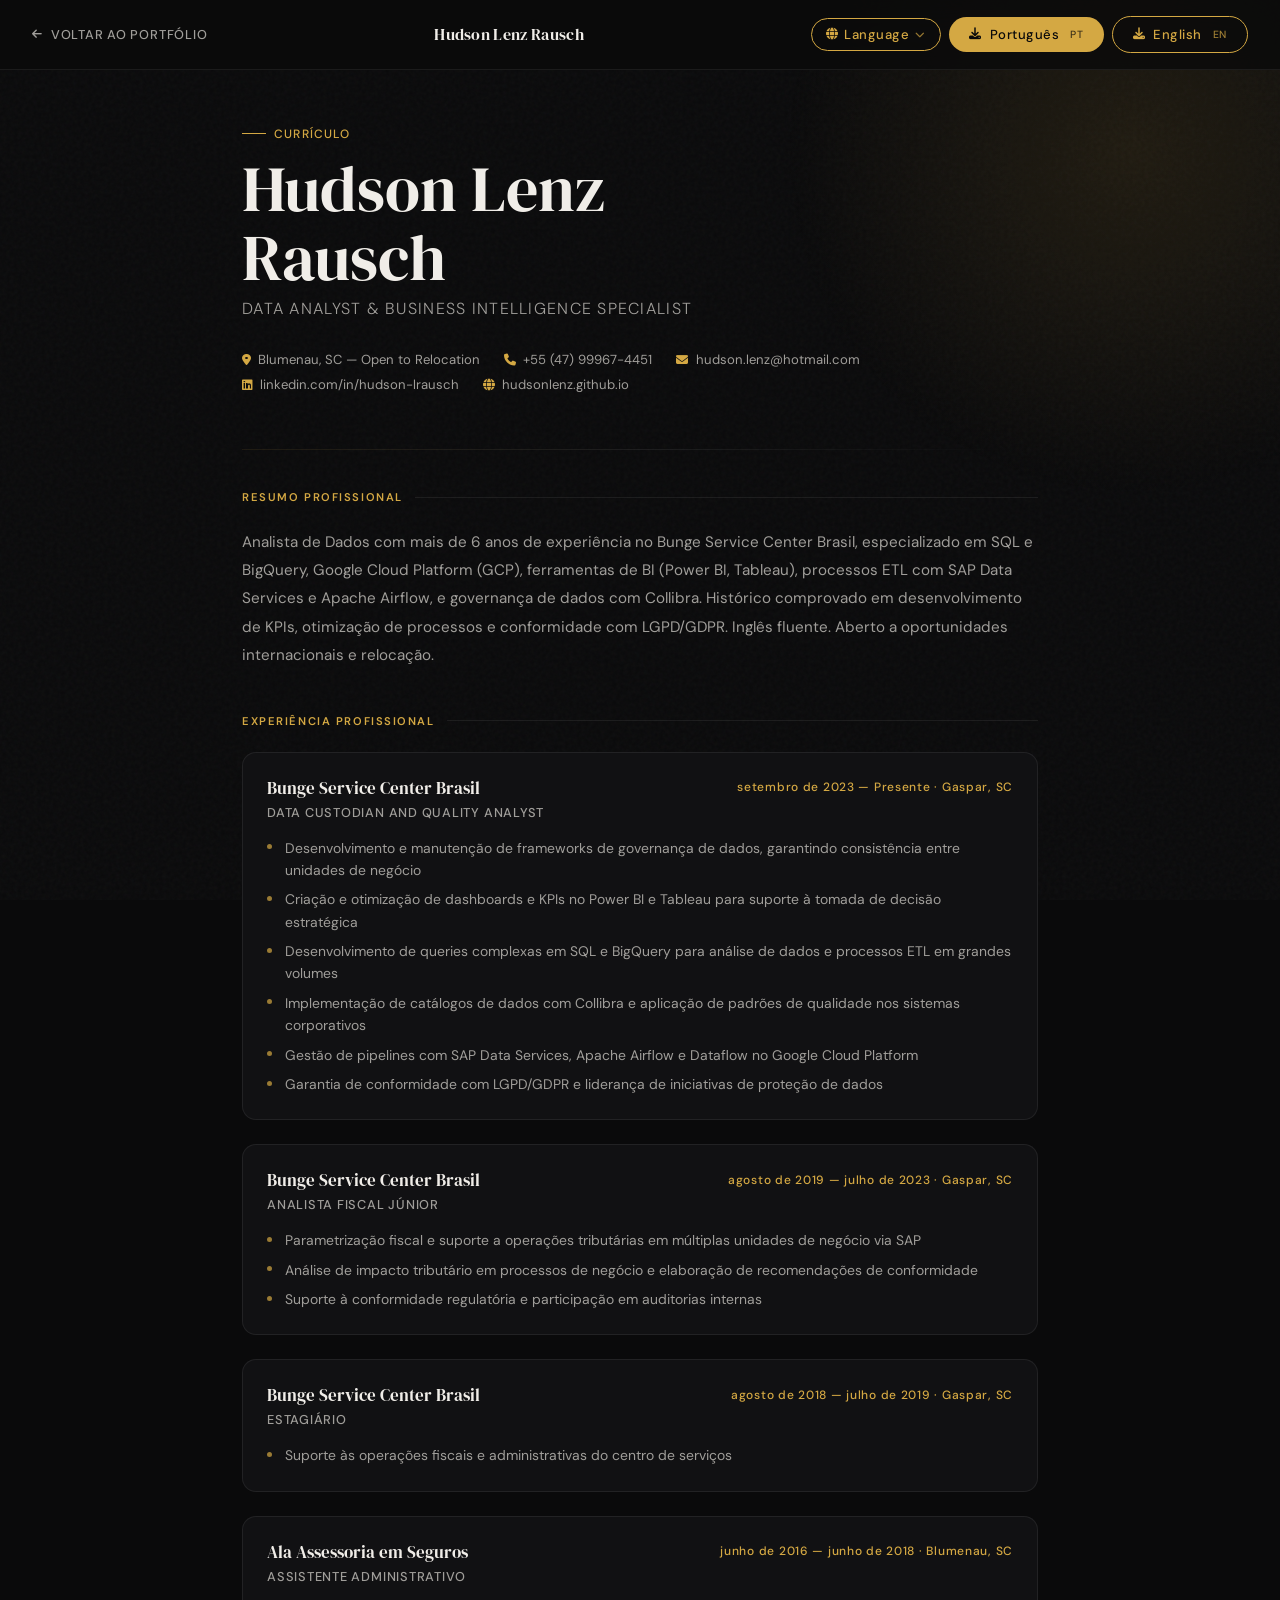
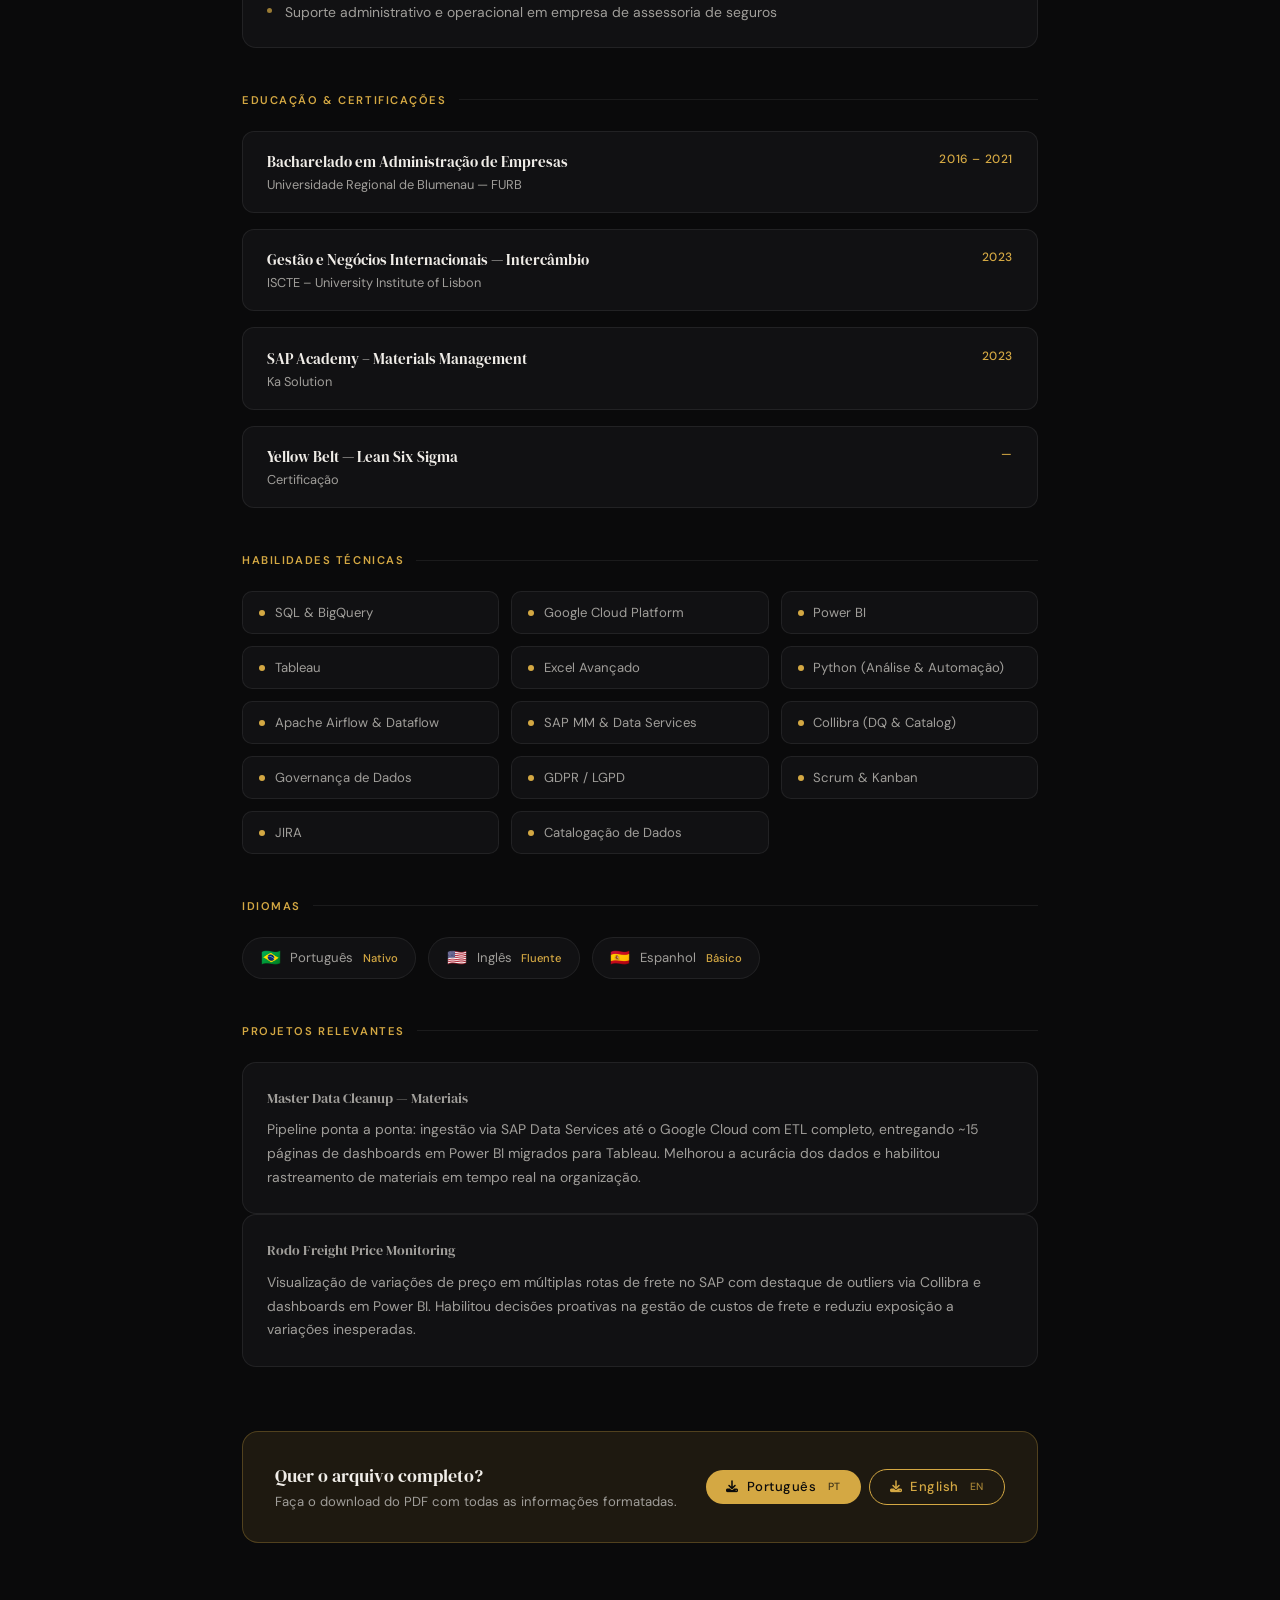
==== commit 66c049bd: "Update curriculo.html" ====
--- a/curriculo.html
+++ b/curriculo.html
@@ -1,879 +1,745 @@
 <!DOCTYPE html>
 <html lang="pt-BR">
 <head>
-  <!-- ============================================================
-       META TAGS — SEO e Configurações Básicas
-  ============================================================ -->
   <meta charset="UTF-8" />
   <meta name="viewport" content="width=device-width, initial-scale=1.0" />
-  <meta name="description" content="Portfólio de Hudson Lenz Rausch — Data Analyst & Business Intelligence Specialist com 6+ anos de experiência em SQL, BigQuery, GCP, Collibra, Power BI e Tableau. Open to international opportunities." />
-  <meta name="keywords" content="data analyst, data governance, BI specialist, SQL, BigQuery, GCP, Collibra, Tableau, Power BI, SAP Data Services, Airflow, GDPR, portfólio, international" />
-  <meta name="author" content="Hudson Lenz Rausch" />
-
-  <!-- Open Graph (compartilhamento em redes sociais) -->
-  <meta property="og:title" content="Hudson Lenz Rausch — Data Analyst & BI Specialist" />
-  <meta property="og:description" content="6+ years turning data into strategic decisions. SQL · BigQuery · GCP · Collibra · Power BI · Tableau. Open to relocation." />
-  <meta property="og:type" content="website" />
-  <meta property="og:url" content="https://hudsonlenz.github.io" />
-
-  <title>Hudson Lenz Rausch — Data Analyst & BI Specialist</title>
-
-  <!-- ============================================================
-       FONTES — Google Fonts
-       DM Serif Display: elegante para títulos
-       DM Sans: clean para corpo de texto
-  ============================================================ -->
+  <title>Currículo — Hudson Lenz Rausch</title>
+
   <link rel="preconnect" href="https://fonts.googleapis.com" />
   <link rel="preconnect" href="https://fonts.gstatic.com" crossorigin />
-  <link href="https://fonts.googleapis.com/css2?family=DM+Serif+Display:ital@0;1&family=DM+Sans:ital,opsz,wght@0,9..40,300;0,9..40,400;0,9..40,500;0,9..40,600;1,9..40,300&display=swap" rel="stylesheet" />
-
-  <!-- ============================================================
-       FONT AWESOME — Ícones
-  ============================================================ -->
+  <link href="https://fonts.googleapis.com/css2?family=DM+Serif+Display:ital@0;1&family=DM+Sans:wght@300;400;500;600&display=swap" rel="stylesheet" />
   <link rel="stylesheet" href="https://cdnjs.cloudflare.com/ajax/libs/font-awesome/6.5.0/css/all.min.css" />
 
-  <!-- ============================================================
-       CSS PRINCIPAL
-  ============================================================ -->
-  <link rel="stylesheet" href="style.css" />
+  <style>
+    /* ── Tokens ── */
+    :root {
+      --bg:           #0a0a0b;
+      --bg-card:      #111113;
+      --bg-card-2:    #16161a;
+      --accent:       #d4a843;
+      --accent-light: #e8c06a;
+      --accent-dim:   rgba(212,168,67,0.10);
+      --accent-glow:  rgba(212,168,67,0.22);
+      --text:         #f0ede8;
+      --text-2:       #a09e9a;
+      --text-muted:   #5c5a57;
+      --border:       rgba(255,255,255,0.07);
+      --border-a:     rgba(212,168,67,0.28);
+      --font-d:       'DM Serif Display', Georgia, serif;
+      --font-b:       'DM Sans', system-ui, sans-serif;
+      --ease:         cubic-bezier(0.4,0,0.2,1);
+      --spring:       cubic-bezier(0.34,1.56,0.64,1);
+    }
+
+    *, *::before, *::after { box-sizing: border-box; margin: 0; padding: 0; }
+
+    html {
+      scroll-behavior: smooth;
+      -webkit-font-smoothing: antialiased;
+    }
+
+    body {
+      font-family: var(--font-b);
+      background: var(--bg);
+      color: var(--text);
+      min-height: 100vh;
+      overflow-x: hidden;
+    }
+
+    a { color: inherit; text-decoration: none; }
+
+    /* ── Noise overlay ── */
+    body::before {
+      content: '';
+      position: fixed;
+      inset: 0;
+      background-image: url("data:image/svg+xml,%3Csvg viewBox='0 0 256 256' xmlns='http://www.w3.org/2000/svg'%3E%3Cfilter id='n'%3E%3CfeTurbulence type='fractalNoise' baseFrequency='0.9' numOctaves='4' stitchTiles='stitch'/%3E%3C/filter%3E%3Crect width='100%25' height='100%25' filter='url(%23n)' opacity='0.035'/%3E%3C/svg%3E");
+      pointer-events: none;
+      z-index: 0;
+    }
+
+    /* ── Glow de fundo ── */
+    .bg-glow {
+      position: fixed;
+      width: 700px;
+      height: 700px;
+      border-radius: 50%;
+      background: radial-gradient(circle, var(--accent-glow) 0%, transparent 70%);
+      pointer-events: none;
+      z-index: 0;
+      top: -200px;
+      right: -200px;
+      opacity: 0.5;
+    }
+
+    /* ── Topbar ── */
+    .topbar {
+      position: sticky;
+      top: 0;
+      z-index: 100;
+      display: flex;
+      align-items: center;
+      justify-content: space-between;
+      padding: 1rem 2rem;
+      background: rgba(10,10,11,0.8);
+      backdrop-filter: blur(16px);
+      -webkit-backdrop-filter: blur(16px);
+      border-bottom: 1px solid var(--border);
+    }
+
+    .topbar-back {
+      display: inline-flex;
+      align-items: center;
+      gap: 0.5rem;
+      font-size: 0.8rem;
+      font-weight: 500;
+      color: var(--text-2);
+      letter-spacing: 0.06em;
+      text-transform: uppercase;
+      transition: color 250ms var(--ease);
+    }
+    .topbar-back:hover { color: var(--accent); }
+    .topbar-back i { font-size: 0.7rem; }
+
+    .topbar-name {
+      font-family: var(--font-d);
+      font-size: 1rem;
+      color: var(--text);
+      letter-spacing: 0.02em;
+    }
+
+    .btn-download {
+      display: inline-flex;
+      align-items: center;
+      gap: 0.5rem;
+      padding: 0.55rem 1.25rem;
+      border-radius: 9999px;
+      font-family: var(--font-b);
+      font-size: 0.82rem;
+      font-weight: 500;
+      letter-spacing: 0.04em;
+      background: var(--accent);
+      color: #0a0a0b;
+      border: none;
+      cursor: pointer;
+      transition: background 250ms var(--ease), transform 350ms var(--spring), box-shadow 250ms var(--ease);
+    }
+    .btn-download:hover {
+      background: var(--accent-light);
+      transform: translateY(-2px);
+      box-shadow: 0 8px 24px var(--accent-glow);
+    }
+    .btn-download i { font-size: 0.75rem; }
+
+    .btn-download-group {
+      display: flex;
+      align-items: center;
+      gap: 0.5rem;
+      flex-wrap: wrap;
+    }
+
+    .btn-download--ghost {
+      background: transparent;
+      color: var(--accent);
+      border: 1px solid var(--accent);
+    }
+    .btn-download--ghost:hover {
+      background: var(--accent-dim);
+      color: var(--accent-light);
+      border-color: var(--accent-light);
+      box-shadow: none;
+      transform: translateY(-2px);
+    }
+
+    .btn-lang {
+      font-size: 0.65rem;
+      opacity: 0.75;
+      letter-spacing: 0.05em;
+      margin-left: 0.2rem;
+    }
+
+    /* ── Layout ── */
+    .page {
+      position: relative;
+      z-index: 1;
+      max-width: 860px;
+      margin: 0 auto;
+      padding: 3.5rem 2rem 5rem;
+    }
+
+    /* ── Header do currículo ── */
+    .cv-header {
+      margin-bottom: 3.5rem;
+      animation: fade-up 0.6s var(--ease) both;
+    }
+
+    .cv-tag {
+      font-size: 0.75rem;
+      font-weight: 500;
+      letter-spacing: 0.1em;
+      text-transform: uppercase;
+      color: var(--accent);
+      margin-bottom: 0.75rem;
+      display: flex;
+      align-items: center;
+      gap: 0.5rem;
+    }
+    .cv-tag::before {
+      content: '';
+      display: inline-block;
+      width: 24px;
+      height: 1px;
+      background: var(--accent);
+    }
+
+    .cv-name {
+      font-family: var(--font-d);
+      font-size: clamp(2.6rem, 6vw, 4rem);
+      font-weight: 400;
+      line-height: 1.08;
+      color: var(--text);
+      margin-bottom: 0.4rem;
+    }
+
+    .cv-role {
+      font-size: 1rem;
+      font-weight: 300;
+      color: var(--text-2);
+      letter-spacing: 0.08em;
+      text-transform: uppercase;
+      margin-bottom: 2rem;
+    }
+
+    .cv-contacts {
+      display: flex;
+      flex-wrap: wrap;
+      gap: 0.5rem 1.5rem;
+    }
+
+    .cv-contact-item {
+      display: inline-flex;
+      align-items: center;
+      gap: 0.45rem;
+      font-size: 0.82rem;
+      color: var(--text-2);
+      transition: color 200ms var(--ease);
+    }
+    .cv-contact-item:hover { color: var(--accent); }
+    .cv-contact-item i {
+      font-size: 0.75rem;
+      color: var(--accent);
+    }
+
+    /* ── Divider ── */
+    .divider {
+      width: 100%;
+      height: 1px;
+      background: linear-gradient(90deg, var(--accent-dim), var(--border), transparent);
+      margin: 2.5rem 0;
+    }
+
+    /* ── Sections ── */
+    .cv-section {
+      margin-bottom: 2.8rem;
+      animation: fade-up 0.6s var(--ease) both;
+    }
+
+    .cv-section-label {
+      font-size: 0.7rem;
+      font-weight: 600;
+      letter-spacing: 0.14em;
+      text-transform: uppercase;
+      color: var(--accent);
+      margin-bottom: 1.5rem;
+      display: flex;
+      align-items: center;
+      gap: 0.75rem;
+    }
+    .cv-section-label::after {
+      content: '';
+      flex: 1;
+      height: 1px;
+      background: var(--border);
+    }
+
+    .cv-summary {
+      font-size: 0.95rem;
+      color: var(--text-2);
+      line-height: 1.85;
+    }
+
+    /* ── Experience ── */
+    .exp-list { display: flex; flex-direction: column; gap: 1.5rem; }
+
+    .exp-item {
+      display: grid;
+      grid-template-columns: 1fr auto;
+      gap: 0.25rem 2rem;
+      padding: 1.5rem;
+      background: var(--bg-card);
+      border: 1px solid var(--border);
+      border-radius: 14px;
+      transition: border-color 250ms var(--ease), background 250ms var(--ease);
+    }
+    .exp-item:hover {
+      border-color: var(--border-a);
+      background: var(--bg-card-2);
+    }
+
+    .exp-company {
+      font-family: var(--font-d);
+      font-size: 1.05rem;
+      color: var(--text);
+      grid-column: 1;
+    }
+
+    .exp-period {
+      font-size: 0.75rem;
+      font-weight: 500;
+      color: var(--accent);
+      letter-spacing: 0.06em;
+      text-align: right;
+      white-space: nowrap;
+      grid-column: 2;
+      grid-row: 1 / span 2;
+      align-self: start;
+      padding-top: 0.15rem;
+    }
+
+    .exp-role {
+      font-size: 0.8rem;
+      font-weight: 500;
+      letter-spacing: 0.06em;
+      text-transform: uppercase;
+      color: var(--text-2);
+      grid-column: 1;
+      margin-bottom: 0.75rem;
+    }
+
+    .exp-bullets {
+      list-style: none;
+      grid-column: 1 / -1;
+      display: flex;
+      flex-direction: column;
+      gap: 0.45rem;
+    }
+    .exp-bullets li {
+      font-size: 0.87rem;
+      color: var(--text-2);
+      line-height: 1.6;
+      padding-left: 1.1rem;
+      position: relative;
+    }
+    .exp-bullets li::before {
+      content: '';
+      position: absolute;
+      left: 0;
+      top: 0.55em;
+      width: 5px;
+      height: 5px;
+      border-radius: 50%;
+      background: var(--accent);
+      opacity: 0.7;
+    }
+
+    /* ── Education ── */
+    .edu-list { display: flex; flex-direction: column; gap: 1rem; }
+
+    .edu-item {
+      display: flex;
+      justify-content: space-between;
+      align-items: flex-start;
+      gap: 1rem;
+      padding: 1.2rem 1.5rem;
+      background: var(--bg-card);
+      border: 1px solid var(--border);
+      border-radius: 12px;
+      transition: border-color 250ms var(--ease);
+    }
+    .edu-item:hover { border-color: var(--border-a); }
+
+    .edu-degree {
+      font-family: var(--font-d);
+      font-size: 0.95rem;
+      color: var(--text);
+      margin-bottom: 0.25rem;
+    }
+    .edu-school {
+      font-size: 0.8rem;
+      color: var(--text-2);
+    }
+    .edu-year {
+      font-size: 0.75rem;
+      font-weight: 500;
+      color: var(--accent);
+      white-space: nowrap;
+      letter-spacing: 0.05em;
+    }
+
+    /* ── Skills grid ── */
+    .skills-grid {
+      display: grid;
+      grid-template-columns: repeat(auto-fill, minmax(200px, 1fr));
+      gap: 0.75rem;
+    }
+
+    .skill-pill {
+      display: flex;
+      align-items: center;
+      gap: 0.6rem;
+      padding: 0.75rem 1rem;
+      background: var(--bg-card);
+      border: 1px solid var(--border);
+      border-radius: 10px;
+      font-size: 0.82rem;
+      color: var(--text-2);
+      transition: border-color 250ms var(--ease), color 250ms var(--ease), background 250ms var(--ease);
+    }
+    .skill-pill:hover {
+      border-color: var(--border-a);
+      color: var(--text);
+      background: var(--accent-dim);
+    }
+    .skill-pill-dot {
+      width: 6px;
+      height: 6px;
+      border-radius: 50%;
+      background: var(--accent);
+      flex-shrink: 0;
+    }
+
+    /* ── Languages ── */
+    .lang-list {
+      display: flex;
+      flex-wrap: wrap;
+      gap: 0.75rem;
+    }
+
+    .lang-item {
+      display: flex;
+      align-items: center;
+      gap: 0.6rem;
+      padding: 0.6rem 1.1rem;
+      background: var(--bg-card);
+      border: 1px solid var(--border);
+      border-radius: 9999px;
+      font-size: 0.82rem;
+      color: var(--text-2);
+    }
+    .lang-flag { font-size: 1rem; }
+    .lang-level {
+      font-size: 0.7rem;
+      color: var(--accent);
+      font-weight: 500;
+    }
+
+    /* ── Project card ── */
+    .project-card {
+      padding: 1.5rem;
+      background: var(--bg-card);
+      border: 1px solid var(--border);
+      border-radius: 14px;
+      transition: border-color 250ms var(--ease);
+    }
+    .project-card:hover { border-color: var(--border-a); }
+    .project-card-title {
+      font-family: var(--font-d);
+      font-size: 1rem;
+      color: var(--text);
+      margin-bottom: 0.5rem;
+    }
+    .project-card p {
+      font-size: 0.87rem;
+      color: var(--text-2);
+      line-height: 1.7;
+    }
+
+    /* ── Animações ── */
+    @keyframes fade-up {
+      from { opacity: 0; transform: translateY(20px); }
+      to   { opacity: 1; transform: translateY(0); }
+    }
+
+    .cv-section:nth-child(1) { animation-delay: 0.05s; }
+    .cv-section:nth-child(2) { animation-delay: 0.12s; }
+    .cv-section:nth-child(3) { animation-delay: 0.18s; }
+    .cv-section:nth-child(4) { animation-delay: 0.24s; }
+    .cv-section:nth-child(5) { animation-delay: 0.30s; }
+    .cv-section:nth-child(6) { animation-delay: 0.36s; }
+
+    /* ── Footer CTA ── */
+    .cv-footer-cta {
+      margin-top: 4rem;
+      padding: 2rem;
+      background: var(--accent-dim);
+      border: 1px solid var(--border-a);
+      border-radius: 16px;
+      display: flex;
+      align-items: center;
+      justify-content: space-between;
+      gap: 1.5rem;
+      flex-wrap: wrap;
+    }
+    .cv-footer-cta-text p:first-child {
+      font-family: var(--font-d);
+      font-size: 1.1rem;
+      color: var(--text);
+      margin-bottom: 0.3rem;
+    }
+    .cv-footer-cta-text p:last-child {
+      font-size: 0.82rem;
+      color: var(--text-2);
+    }
+
+    /* ── Responsive ── */
+    @media (max-width: 600px) {
+      .topbar { padding: 0.75rem 1rem; }
+      .topbar-name { display: none; }
+      .page { padding: 2rem 1rem 4rem; }
+      .cv-name { font-size: 2.4rem; }
+      .exp-item { grid-template-columns: 1fr; }
+      .exp-period { grid-column: 1; grid-row: auto; text-align: left; }
+      .edu-item { flex-direction: column; gap: 0.5rem; }
+    }
+  </style>
 </head>
-
 <body>
-
-  <!-- ============================================================
-       CURSOR PERSONALIZADO
-  ============================================================ -->
-  <div class="cursor-dot" aria-hidden="true"></div>
-  <div class="cursor-ring" aria-hidden="true"></div>
-
-  <!-- ============================================================
-       LOADER DE ENTRADA
-  ============================================================ -->
-  <div class="page-loader" id="pageLoader" aria-hidden="true">
-    <div class="loader-content">
-      <span class="loader-text">HLR</span>
-      <div class="loader-bar"></div>
+  <div class="bg-glow"></div>
+
+  <!-- Topbar -->
+  <header class="topbar">
+    <a href="index.html" class="topbar-back">
+      <i class="fas fa-arrow-left"></i>
+      Voltar ao portfólio
+    </a>
+    <span class="topbar-name">Hudson Lenz Rausch</span>
+    <div class="btn-download-group">
+      <!-- Google Translate -->
+      <div id="google_translate_element" style="display:none" aria-hidden="true"></div>
+      <button class="btn-download btn-download--ghost translate-btn" id="translateBtn" aria-label="Traduzir página" title="Translate page" style="padding:0.45rem 0.9rem; gap:0.35rem;">
+        <i class="fas fa-globe"></i>
+        <span>Language</span>
+        <i class="fas fa-chevron-down" style="font-size:0.6rem; opacity:0.7; transition:transform 200ms ease;" id="translateCaret"></i>
+      </button>
+
+      <a href="assets/Curriculo-Hudson_Lenz_Rausch.pdf" download="Curriculo-Hudson_Lenz_Rausch.pdf" class="btn-download">
+        <i class="fas fa-download"></i>
+        Português <span class="btn-lang">PT</span>
+      </a>
+      <a href="assets/Curriculum-Hudson_Lenz_Rausch.pdf" download="Curriculum-Hudson_Lenz_Rausch.pdf.pdf" class="btn-download btn-download--ghost">
+        <i class="fas fa-download"></i>
+        English <span class="btn-lang">EN</span>
+      </a>
     </div>
-  </div>
-
-  <!-- ============================================================
-       HEADER / NAVBAR
-       - Fixo no topo com blur no scroll
-       - Toggle dark/light mode
-  ============================================================ -->
-  <header class="navbar" id="navbar" role="banner">
-    <div class="nav-container">
-      <!-- Logo / Nome -->
-      <a href="#hero" class="nav-logo" aria-label="Ir para o início">
-        <span class="logo-initials">HLR</span>
-        <span class="logo-name">Hudson L. Rausch</span>
-      </a>
-
-      <!-- Menu de Navegação (Desktop) -->
-      <nav class="nav-menu" role="navigation" aria-label="Menu principal">
-        <ul class="nav-list">
-          <li><a href="#about"    class="nav-link" data-text="Sobre">Sobre</a></li>
-          <li><a href="#skills"   class="nav-link" data-text="Skills">Skills</a></li>
-          <li><a href="#projects" class="nav-link" data-text="Projetos">Projetos</a></li>
-          <li><a href="#contact"  class="nav-link" data-text="Contato">Contato</a></li>
-        </ul>
-      </nav>
-
-      <!-- Controles do Header -->
-      <div class="nav-controls">
-
-        <!-- Google Translate -->
-        <div id="google_translate_element" style="display:none" aria-hidden="true"></div>
-        <button class="btn-language" id="translateBtn" aria-label="Select language">
-          <i class="fas fa-globe" aria-hidden="true"></i>
-          <span>Language</span>
-          <i class="fas fa-chevron-down btn-language-caret" aria-hidden="true"></i>
-        </button>
-
-        <!-- Toggle Dark/Light Mode -->
-        <button class="theme-toggle" id="themeToggle" aria-label="Alternar tema claro/escuro" title="Alternar tema">
-          <i class="fas fa-sun"  id="iconSun"  aria-hidden="true"></i>
-          <i class="fas fa-moon" id="iconMoon" aria-hidden="true"></i>
-        </button>
-
-        <!-- Hamburguer Mobile -->
-        <button class="nav-hamburger" id="navHamburger" aria-label="Abrir menu" aria-expanded="false">
-          <span class="ham-line"></span>
-          <span class="ham-line"></span>
-          <span class="ham-line"></span>
-        </button>
-      </div>
-    </div>
-
-    <!-- Menu Mobile (dropdown) -->
-    <nav class="nav-mobile" id="navMobile" aria-hidden="true" role="navigation" aria-label="Menu mobile">
-      <ul class="nav-mobile-list">
-        <li><a href="#about"    class="nav-mobile-link">Sobre</a></li>
-        <li><a href="#skills"   class="nav-mobile-link">Skills</a></li>
-        <li><a href="#projects" class="nav-mobile-link">Projetos</a></li>
-        <li><a href="#contact"  class="nav-mobile-link">Contato</a></li>
-      </ul>
-    </nav>
   </header>
 
-  <!-- ============================================================
-       INDICADOR DE PROGRESSO DE SCROLL
-  ============================================================ -->
-  <div class="scroll-progress" id="scrollProgress" aria-hidden="true"></div>
-
-  <!-- ============================================================
-       HERO SECTION
-       - Foto/Avatar, nome, título, descrição e CTAs
-  ============================================================ -->
-  <section class="hero" id="hero" aria-label="Apresentação">
-    <!-- Ruído de fundo decorativo -->
-    <div class="hero-noise" aria-hidden="true"></div>
-
-    <!-- Grade decorativa -->
-    <div class="hero-grid" aria-hidden="true"></div>
-
-    <!-- Elementos flutuantes decorativos -->
-    <div class="hero-orb hero-orb--1" aria-hidden="true"></div>
-    <div class="hero-orb hero-orb--2" aria-hidden="true"></div>
-
-    <div class="hero-container">
-      <!-- Coluna de texto -->
-      <div class="hero-content">
-        <blockquote class="hero-quote reveal-item">
-          <span class="hero-quote-mark" aria-hidden="true">"</span>
-          <p class="hero-quote-text">Without data, you're just another person with an opinion.</p>
-          <footer class="hero-quote-author">— W. Edwards Deming</footer>
-        </blockquote>
-
-        <h1 class="hero-title reveal-item">
-          Olá, eu sou<br />
-          <em class="hero-name">Hudson L. Rausch</em>
-        </h1>
-
-        <p class="hero-subtitle reveal-item">
-          Data Analyst <span class="subtitle-sep" aria-hidden="true">·</span> BI Specialist <span class="subtitle-sep" aria-hidden="true">·</span> Data Governance
-        </p>
-
-        <p class="hero-description reveal-item">
-          Transformo dados brutos em narrativas estratégicas.<br />
-          Especialista em <strong>SQL</strong>, <strong>BigQuery</strong>, <strong>GCP</strong>, <strong>Collibra</strong>, <strong>Power BI</strong> e <strong>Tableau</strong> — com 6+ anos na Bunge construindo pipelines, dashboards e frameworks de governança que aceleram decisões.
-        </p>
-
-        <!-- Botões de CTA -->
-        <div class="hero-actions reveal-item">
-          <a href="https://github.com/hudsonlenz" target="_blank" rel="noopener noreferrer"
-             class="btn btn--primary" aria-label="Perfil no GitHub">
-            <i class="fab fa-github" aria-hidden="true"></i>
-            GitHub
-          </a>
-          <a href="https://www.linkedin.com/in/hudson-lrausch/" target="_blank" rel="noopener noreferrer"
-             class="btn btn--ghost" aria-label="Perfil no LinkedIn">
-            <i class="fab fa-linkedin-in" aria-hidden="true"></i>
-            LinkedIn
-          </a>
-          <a href="#contact" class="btn btn--ghost" aria-label="Ir para seção de contato">
-            <i class="fas fa-envelope" aria-hidden="true"></i>
-            Contato
-          </a>
-        </div>
-
-        <!-- Estatísticas rápidas -->
-        <div class="hero-stats reveal-item">
-          <div class="stat-item">
-            <span class="stat-number" data-count="6">0</span><span class="stat-suffix">+</span>
-            <span class="stat-label">Anos de exp.</span>
-          </div>
-          <div class="stat-divider" aria-hidden="true"></div>
-          <div class="stat-item">
-            <span class="stat-number" data-count="15">0</span><span class="stat-suffix">+</span>
-            <span class="stat-label">Dashboards</span>
-          </div>
-          <div class="stat-divider" aria-hidden="true"></div>
-          <div class="stat-item">
-            <span class="stat-number" data-count="3">0</span><span class="stat-suffix"></span>
-            <span class="stat-label">Países</span>
-          </div>
-        </div>
-      </div>
-
-      <!-- Coluna do avatar -->
-      <div class="hero-visual reveal-item">
-        <div class="avatar-frame" aria-hidden="true">
-          <div class="avatar-placeholder" aria-label="Foto de perfil de Hudson L. Rausch">
-            <img src="img/20260327_151705.jpg" alt="Hudson L. Rausch">
-              <!-- Corpo -->
-              <circle cx="100" cy="75" r="38" fill="currentColor" opacity="0.9"/>
-              <ellipse cx="100" cy="155" rx="55" ry="38" fill="currentColor" opacity="0.7"/>
-            </svg>
-            <span class="avatar-initials" aria-hidden="true">HLR</span>
-          </div>
-          <!-- Badges flutuantes -->
-          <div class="avatar-badge avatar-badge--tl" aria-hidden="true">
-            <i class="fas fa-database"></i>
-            <span>SQL</span>
-          </div>
-          <div class="avatar-badge avatar-badge--br" aria-hidden="true">
-            <i class="fas fa-chart-bar"></i>
-            <span>BI</span>
-          </div>
-        </div>
-      </div>
-    </div>
-
-    <!-- Seta de scroll -->
-    <a href="#about" class="hero-scroll-cta" aria-label="Rolar para a seção Sobre mim">
-      <span class="scroll-cta-text">Role para baixo</span>
-      <span class="scroll-cta-arrow" aria-hidden="true">
-        <i class="fas fa-chevron-down"></i>
-      </span>
-    </a>
-  </section>
-
-  <!-- ============================================================
-       SOBRE MIM
-  ============================================================ -->
-  <section class="about section" id="about" aria-label="Sobre mim">
-    <div class="container">
-      <!-- Cabeçalho da seção -->
-      <div class="section-header reveal-item">
-        <span class="section-tag">01 — Sobre</span>
-        <h2 class="section-title">Quem sou eu</h2>
-      </div>
-
-      <div class="about-grid">
-        <!-- Texto -->
-        <div class="about-text reveal-item">
-          <p class="about-lead">
-            Sou um profissional de dados com mais de 6 anos de experiência na Bunge Service Center Brasil, especializado em governança de dados, BI e engenharia de pipelines — transformando grandes volumes de informação em insights estratégicos.
-          </p>
-          <p>
-            Atuo com <strong>SQL e BigQuery</strong> no Google Cloud Platform para desenvolvimento de queries complexas, processos ETL e pipelines com Apache Airflow e Dataflow. Sou responsável por frameworks de <strong>governança de dados com Collibra</strong>, catalogação, qualidade e conformidade com GDPR/LGPD.
-          </p>
-          <p>
-            Em 2023, participei de um programa de intercâmbio em Gestão e Negócios Internacionais no <strong>ISCTE – University of Lisbon</strong>. Falo inglês fluente e estou aberto a oportunidades internacionais e relocação — especialmente na Europa e América do Norte.
-          </p>
-
-          <!-- Download CV -->
-          <a href="curriculo.html" class="btn btn--primary about-cta" aria-label="Ver currículo">
-            <i class="fas fa-eye" aria-hidden="true"></i>
-            Ver Currículo
-          </a>
-        </div>
-
-        <!-- Cards de destaques -->
-        <div class="about-highlights">
-          <div class="highlight-card reveal-item">
-            <div class="highlight-icon" aria-hidden="true">
-              <i class="fas fa-shield-halved"></i>
-            </div>
-            <h3>Governança de Dados</h3>
-            <p>Frameworks com Collibra, catalogação, qualidade de dados e conformidade com GDPR/LGPD em ambientes corporativos.</p>
-          </div>
-
-          <div class="highlight-card reveal-item">
-            <div class="highlight-icon" aria-hidden="true">
-              <i class="fas fa-chart-line"></i>
-            </div>
-            <h3>BI & Analytics</h3>
-            <p>Dashboards executivos e KPIs estratégicos no Power BI e Tableau conectados ao BigQuery em tempo real.</p>
-          </div>
-
-          <div class="highlight-card reveal-item">
-            <div class="highlight-icon" aria-hidden="true">
-              <i class="fas fa-cloud"></i>
-            </div>
-            <h3>Cloud & Pipelines</h3>
-            <p>ETL/ELT no Google Cloud Platform com SAP Data Services, Apache Airflow e Dataflow em escala corporativa.</p>
-          </div>
-
-          <div class="highlight-card reveal-item">
-            <div class="highlight-icon" aria-hidden="true">
-              <i class="fas fa-database"></i>
-            </div>
-            <h3>SQL & BigQuery</h3>
-            <p>Queries complexas com window functions, modelagem dimensional e otimização de performance em grandes volumes.</p>
-          </div>
-        </div>
-      </div>
-    </div>
-  </section>
-
-  <!-- ============================================================
-       SKILLS / HABILIDADES
-  ============================================================ -->
-  <section class="skills section section--alt" id="skills" aria-label="Habilidades técnicas">
-    <div class="container">
-      <!-- Cabeçalho -->
-      <div class="section-header reveal-item">
-        <span class="section-tag">02 — Skills</span>
-        <h2 class="section-title">Ferramentas & Tecnologias</h2>
-      </div>
-
-      <!-- Grid de ícones de tecnologias -->
-      <div class="skills-icons-grid reveal-item">
-
-        <div class="skill-icon-card">
-          <div class="skill-icon-wrap" aria-hidden="true">
-            <svg viewBox="0 0 48 48" fill="none" xmlns="http://www.w3.org/2000/svg">
-              <rect width="48" height="48" rx="10" fill="currentColor" opacity="0.1"/>
-              <text x="50%" y="56%" text-anchor="middle" dominant-baseline="middle" font-size="13" font-weight="700" fill="currentColor" font-family="monospace">SQL</text>
-            </svg>
-          </div>
-          <span class="skill-icon-label">SQL</span>
-        </div>
-
-        <div class="skill-icon-card">
-          <div class="skill-icon-wrap" aria-hidden="true">
-            <svg viewBox="0 0 48 48" fill="none" xmlns="http://www.w3.org/2000/svg">
-              <rect width="48" height="48" rx="10" fill="currentColor" opacity="0.1"/>
-              <text x="50%" y="56%" text-anchor="middle" dominant-baseline="middle" font-size="10" font-weight="700" fill="currentColor" font-family="monospace">BQ</text>
-            </svg>
-          </div>
-          <span class="skill-icon-label">BigQuery</span>
-        </div>
-
-        <div class="skill-icon-card">
-          <div class="skill-icon-wrap" aria-hidden="true">
-            <i class="fas fa-chart-bar" style="font-size:1.8rem"></i>
-          </div>
-          <span class="skill-icon-label">Power BI</span>
-        </div>
-
-        <div class="skill-icon-card">
-          <div class="skill-icon-wrap" aria-hidden="true">
-            <i class="fas fa-chart-area" style="font-size:1.8rem"></i>
-          </div>
-          <span class="skill-icon-label">Tableau</span>
-        </div>
-
-        <div class="skill-icon-card">
-          <div class="skill-icon-wrap" aria-hidden="true">
-            <i class="fab fa-python" style="font-size:1.8rem"></i>
-          </div>
-          <span class="skill-icon-label">Python</span>
-        </div>
-
-        <div class="skill-icon-card">
-          <div class="skill-icon-wrap" aria-hidden="true">
-            <i class="fab fa-google" style="font-size:1.8rem"></i>
-          </div>
-          <span class="skill-icon-label">Google Cloud</span>
-        </div>
-
-        <div class="skill-icon-card">
-          <div class="skill-icon-wrap" aria-hidden="true">
-            <svg viewBox="0 0 48 48" fill="none" xmlns="http://www.w3.org/2000/svg">
-              <rect width="48" height="48" rx="10" fill="currentColor" opacity="0.1"/>
-              <text x="50%" y="56%" text-anchor="middle" dominant-baseline="middle" font-size="13" font-weight="700" fill="currentColor" font-family="monospace">SAP</text>
-            </svg>
-          </div>
-          <span class="skill-icon-label">SAP MM</span>
-        </div>
-
-        <div class="skill-icon-card">
-          <div class="skill-icon-wrap" aria-hidden="true">
-            <i class="fas fa-database" style="font-size:1.8rem"></i>
-          </div>
-          <span class="skill-icon-label">SAP Data Services</span>
-        </div>
-
-        <div class="skill-icon-card">
-          <div class="skill-icon-wrap" aria-hidden="true">
-            <i class="fas fa-shield-halved" style="font-size:1.8rem"></i>
-          </div>
-          <span class="skill-icon-label">Collibra DQ</span>
-        </div>
-
-        <div class="skill-icon-card">
-          <div class="skill-icon-wrap" aria-hidden="true">
-            <i class="fas fa-book-open" style="font-size:1.8rem"></i>
-          </div>
-          <span class="skill-icon-label">Collibra Catalog</span>
-        </div>
-
-        <div class="skill-icon-card">
-          <div class="skill-icon-wrap" aria-hidden="true">
-            <i class="fas fa-file-excel" style="font-size:1.8rem"></i>
-          </div>
-          <span class="skill-icon-label">Excel Avançado</span>
-        </div>
-
-        <div class="skill-icon-card">
-          <div class="skill-icon-wrap" aria-hidden="true">
-            <svg viewBox="0 0 48 48" fill="none" xmlns="http://www.w3.org/2000/svg">
-              <rect width="48" height="48" rx="10" fill="currentColor" opacity="0.1"/>
-              <text x="50%" y="56%" text-anchor="middle" dominant-baseline="middle" font-size="10" font-weight="700" fill="currentColor" font-family="monospace">FLOW</text>
-            </svg>
-          </div>
-          <span class="skill-icon-label">Apache Airflow</span>
-        </div>
-
-        <div class="skill-icon-card">
-          <div class="skill-icon-wrap" aria-hidden="true">
-            <i class="fas fa-shield-halved" style="font-size:1.8rem"></i>
-          </div>
-          <span class="skill-icon-label">GDPR / LGPD</span>
-        </div>
-
-        <div class="skill-icon-card">
-          <div class="skill-icon-wrap" aria-hidden="true">
-            <svg viewBox="0 0 48 48" fill="none" xmlns="http://www.w3.org/2000/svg">
-              <rect width="48" height="48" rx="10" fill="currentColor" opacity="0.1"/>
-              <text x="50%" y="56%" text-anchor="middle" dominant-baseline="middle" font-size="12" font-weight="700" fill="currentColor" font-family="monospace">JIRA</text>
-            </svg>
-          </div>
-          <span class="skill-icon-label">JIRA</span>
-        </div>
-
-      </div>
-
-      <!-- Barras de progresso animadas -->
-      <div class="skills-bars">
-        <h3 class="skills-bars-title reveal-item">Nível de Proficiência</h3>
-
-        <div class="skill-bar-item reveal-item">
-          <div class="skill-bar-header">
-            <span class="skill-bar-name">SQL / BigQuery</span>
-            <span class="skill-bar-pct">95%</span>
-          </div>
-          <div class="skill-bar-track" role="progressbar" aria-valuenow="95" aria-valuemin="0" aria-valuemax="100" aria-label="SQL e BigQuery: 95%">
-            <div class="skill-bar-fill" data-width="95"></div>
-          </div>
-        </div>
-
-        <div class="skill-bar-item reveal-item">
-          <div class="skill-bar-header">
-            <span class="skill-bar-name">Power BI</span>
-            <span class="skill-bar-pct">92%</span>
-          </div>
-          <div class="skill-bar-track" role="progressbar" aria-valuenow="92" aria-valuemin="0" aria-valuemax="100" aria-label="Power BI: 92%">
-            <div class="skill-bar-fill" data-width="92"></div>
-          </div>
-        </div>
-
-        <div class="skill-bar-item reveal-item">
-          <div class="skill-bar-header">
-            <span class="skill-bar-name">SAP MM & SAP Data Services</span>
-            <span class="skill-bar-pct">90%</span>
-          </div>
-          <div class="skill-bar-track" role="progressbar" aria-valuenow="90" aria-valuemin="0" aria-valuemax="100" aria-label="SAP: 90%">
-            <div class="skill-bar-fill" data-width="90"></div>
-          </div>
-        </div>
-
-        <div class="skill-bar-item reveal-item">
-          <div class="skill-bar-header">
-            <span class="skill-bar-name">Collibra (Data Quality & Catalog)</span>
-            <span class="skill-bar-pct">85%</span>
-          </div>
-          <div class="skill-bar-track" role="progressbar" aria-valuenow="85" aria-valuemin="0" aria-valuemax="100" aria-label="Collibra: 85%">
-            <div class="skill-bar-fill" data-width="85"></div>
-          </div>
-        </div>
-
-        <div class="skill-bar-item reveal-item">
-          <div class="skill-bar-header">
-            <span class="skill-bar-name">Tableau</span>
-            <span class="skill-bar-pct">82%</span>
-          </div>
-          <div class="skill-bar-track" role="progressbar" aria-valuenow="82" aria-valuemin="0" aria-valuemax="100" aria-label="Tableau: 82%">
-            <div class="skill-bar-fill" data-width="82"></div>
-          </div>
-        </div>
-
-        <div class="skill-bar-item reveal-item">
-          <div class="skill-bar-header">
-            <span class="skill-bar-name">Google Cloud Platform</span>
-            <span class="skill-bar-pct">80%</span>
-          </div>
-          <div class="skill-bar-track" role="progressbar" aria-valuenow="80" aria-valuemin="0" aria-valuemax="100" aria-label="GCP: 80%">
-            <div class="skill-bar-fill" data-width="80"></div>
-          </div>
-        </div>
-
-        <div class="skill-bar-item reveal-item">
-          <div class="skill-bar-header">
-            <span class="skill-bar-name">Microsoft Office (Excel Avançado)</span>
-            <span class="skill-bar-pct">88%</span>
-          </div>
-          <div class="skill-bar-track" role="progressbar" aria-valuenow="88" aria-valuemin="0" aria-valuemax="100" aria-label="Office: 88%">
-            <div class="skill-bar-fill" data-width="88"></div>
-          </div>
-        </div>
-
-        <div class="skill-bar-item reveal-item">
-          <div class="skill-bar-header">
-            <span class="skill-bar-name">Python</span>
-            <span class="skill-bar-pct">72%</span>
-          </div>
-          <div class="skill-bar-track" role="progressbar" aria-valuenow="72" aria-valuemin="0" aria-valuemax="100" aria-label="Python: 72%">
-            <div class="skill-bar-fill" data-width="72"></div>
-          </div>
-        </div>
-
-      </div>
-    </div>
-  </section>
-
-  <!-- ============================================================
-       PROJETOS
-  ============================================================ -->
-  <section class="projects section" id="projects" aria-label="Projetos em destaque">
-    <div class="container">
-      <!-- Cabeçalho -->
-      <div class="section-header reveal-item">
-        <span class="section-tag">03 — Projetos</span>
-        <h2 class="section-title">Trabalhos em Destaque</h2>
-      </div>
-
-      <!-- Grid de projetos -->
-      <div class="projects-grid">
-
-        <!-- Projeto 1 -->
-        <article class="project-card reveal-item" data-lightbox data-img="img/flow-fretes.svg" data-title="Monitor de Variação de Preços de Frete" data-github="https://github.com/hudsonlenz" aria-label="Projeto: Monitor de Variação de Preços de Frete">
-          <div class="project-card-inner">
-            <div class="project-preview" aria-hidden="true">
-              <div class="project-preview-icon">
-                <i class="fas fa-truck"></i>
-              </div>
-              <div class="project-preview-bg"></div>
-            </div>
-
-            <div class="project-content">
-              <div class="project-meta">
-                <span class="project-category">SAP Pricing · SAP Data Services · BigQuery · Power BI</span>
-                <a href="https://github.com/hudsonlenz" target="_blank" rel="noopener noreferrer"
-                   class="project-github-link" aria-label="Ver código no GitHub">
-                  <i class="fab fa-github" aria-hidden="true"></i>
-                </a>
-              </div>
-
-              <h3 class="project-title">Monitor de Variação de Preços de Frete</h3>
-
-              <p class="project-description">
-                Solução de auditoria que reconstrói as condições de preço de frete do SAP (KONH/KONP) no BigQuery via SAP Data Services, calculando a variação percentual entre alterações e enriquecendo rotas e centros com descrições de negócio. Entrega um dashboard em Power BI com rastreabilidade completa de quem alterou cada preço e o impacto na malha de fretes.
-              </p>
-
-              <div class="project-tags" aria-label="Tecnologias usadas">
-                <span class="tag">SAP</span>
-                <span class="tag">SAP Data Services</span>
-                <span class="tag">BigQuery</span>
-                <span class="tag">Power BI</span>
-              </div>
-            </div>
-          </div>
-        </article>
-
-        <!-- Projeto 2 -->
-        <article class="project-card reveal-item" data-lightbox data-img="img/flow-materiais.svg" data-title="Master Data Management de Materiais" data-github="https://github.com/hudsonlenz" aria-label="Projeto: Master Data Management de Materiais">
-          <div class="project-card-inner">
-            <div class="project-preview" aria-hidden="true">
-              <div class="project-preview-icon">
-                <i class="fas fa-database"></i>
-              </div>
-              <div class="project-preview-bg"></div>
-            </div>
-
-            <div class="project-content">
-              <div class="project-meta">
-                <span class="project-category">SAP ECC · SAP Data Services · BigQuery · Power BI</span>
-                <a href="https://github.com/hudsonlenz" target="_blank" rel="noopener noreferrer"
-                   class="project-github-link" aria-label="Ver código no GitHub">
-                  <i class="fab fa-github" aria-hidden="true"></i>
-                </a>
-              </div>
-
-              <h3 class="project-title">Master Data Management de Materiais</h3>
-
-              <p class="project-description">
-                Plataforma de governança que consolida o cadastro mestre de materiais do SAP (MARA, MARC, WBHI) em uma camada MDM no BigQuery, com motor automatizado de bloqueio (por centro, total ou já bloqueado), regra de elegibilidade para Direct PO e classificação por tipo de material. Entregue como consulta guiada e dashboards de evolução da base em Power BI.
-              </p>
-
-              <div class="project-tags" aria-label="Tecnologias usadas">
-                <span class="tag">SAP ECC</span>
-                <span class="tag">BigQuery</span>
-                <span class="tag">Power BI</span>
-                <span class="tag">MDM</span>
-                <span class="tag">Data Quality</span>
-              </div>
-            </div>
-          </div>
-        </article>
-
-        <!-- Projeto 3 -->
-        <article class="project-card reveal-item" data-lightbox data-img="img/flow-recebedor.svg" data-title="Recebedor Divergente" data-github="https://github.com/hudsonlenz" aria-label="Projeto: Recebedor Divergente">
-          <div class="project-card-inner">
-            <div class="project-preview" aria-hidden="true">
-              <div class="project-preview-icon">
-                <i class="fas fa-shield-halved"></i>
-              </div>
-              <div class="project-preview-bg"></div>
-            </div>
-
-            <div class="project-content">
-              <div class="project-meta">
-                <span class="project-category">SAP · BigQuery · ServiceNow · LGPD</span>
-                <a href="https://github.com/hudsonlenz" target="_blank" rel="noopener noreferrer"
-                   class="project-github-link" aria-label="Ver código no GitHub">
-                  <i class="fab fa-github" aria-hidden="true"></i>
-                </a>
-              </div>
-
-              <h3 class="project-title">Recebedor Divergente</h3>
-
-              <p class="project-description">
-                Solução de conformidade que reconcilia o fornecedor do contrato com o favorecido do pagamento no SAP, aplicando regras de coalescência de cadastro e mascaramento de dados sensíveis (LGPD) no BigQuery. Os resultados são publicados em um portal self-service no ServiceNow, permitindo consulta segura por clientes externos.
-              </p>
-
-              <div class="project-tags" aria-label="Tecnologias usadas">
-                <span class="tag">SAP</span>
-                <span class="tag">BigQuery</span>
-                <span class="tag">ServiceNow</span>
-                <span class="tag">LGPD</span>
-                <span class="tag">Data Governance</span>
-              </div>
-            </div>
-          </div>
-        </article>
-
-        <!-- Projeto 4 -->
-        <article class="project-card reveal-item" data-lightbox data-img="img/flow-rtr.svg" data-title="RTR — Balancete &amp; Faturamento" data-github="https://github.com/hudsonlenz" aria-label="Projeto: RTR Balancete e Faturamento">
-          <div class="project-card-inner">
-            <div class="project-preview" aria-hidden="true">
-              <div class="project-preview-icon">
-                <i class="fas fa-calculator"></i>
-              </div>
-              <div class="project-preview-bg"></div>
-            </div>
-
-            <div class="project-content">
-              <div class="project-meta">
-                <span class="project-category">SAP FI · BigQuery · Power BI</span>
-                <a href="https://github.com/hudsonlenz" target="_blank" rel="noopener noreferrer"
-                   class="project-github-link" aria-label="Ver código no GitHub">
-                  <i class="fab fa-github" aria-hidden="true"></i>
-                </a>
-              </div>
-
-              <h3 class="project-title">RTR — Balancete &amp; Faturamento</h3>
-
-              <p class="project-description">
-                Duas frentes de Record to Report que reconstroem, a partir do SAP, o balancete contábil (FAGLFLEXT) e o faturamento fiscal (notas fiscais e impostos), com deduplicação por CDC no BigQuery e validação direta contra o razão contábil. Publicado em Power BI para análise mês a mês por conta, segmento e centro de lucro.
-              </p>
-
-              <div class="project-tags" aria-label="Tecnologias usadas">
-                <span class="tag">SAP FI</span>
-                <span class="tag">BigQuery</span>
-                <span class="tag">Power BI</span>
-                <span class="tag">RTR</span>
-              </div>
-            </div>
-          </div>
-        </article>
-
-      </div><!-- /projects-grid -->
-
-      <!-- Link para todos os repositórios -->
-      <div class="projects-footer reveal-item">
-        <a href="https://github.com/hudsonlenz" target="_blank" rel="noopener noreferrer"
-           class="btn btn--ghost" aria-label="Ver todos os projetos no GitHub">
-          <i class="fab fa-github" aria-hidden="true"></i>
-          Ver todos no GitHub
+  <!-- Conteúdo -->
+  <main class="page">
+
+    <!-- Header pessoal -->
+    <div class="cv-header">
+      <p class="cv-tag">Currículo</p>
+      <h1 class="cv-name">Hudson Lenz<br>Rausch</h1>
+      <p class="cv-role">Data Analyst & Business Intelligence Specialist</p>
+      <div class="cv-contacts">
+        <span class="cv-contact-item">
+          <i class="fas fa-map-marker-alt"></i>
+          Blumenau, SC — Open to Relocation
+        </span>
+        <a href="tel:+5547999674451" class="cv-contact-item">
+          <i class="fas fa-phone"></i>
+          +55 (47) 99967-4451
+        </a>
+        <a href="mailto:hudson.lenz@hotmail.com" class="cv-contact-item">
+          <i class="fas fa-envelope"></i>
+          hudson.lenz@hotmail.com
+        </a>
+        <a href="https://linkedin.com/in/hudson-lrausch" target="_blank" rel="noopener" class="cv-contact-item">
+          <i class="fab fa-linkedin"></i>
+          linkedin.com/in/hudson-lrausch
+        </a>
+        <a href="https://hudsonlenz.github.io" target="_blank" rel="noopener" class="cv-contact-item">
+          <i class="fas fa-globe"></i>
+          hudsonlenz.github.io
         </a>
       </div>
     </div>
-  </section>
-
-  <!-- ============================================================
-       CONTATO
-  ============================================================ -->
-  <section class="contact section section--alt" id="contact" aria-label="Entre em contato">
-    <div class="container">
-      <!-- Cabeçalho -->
-      <div class="section-header reveal-item">
-        <span class="section-tag">04 — Contato</span>
-        <h2 class="section-title">Vamos Conversar?</h2>
+
+    <div class="divider"></div>
+
+    <!-- Resumo -->
+    <section class="cv-section">
+      <p class="cv-section-label">Resumo Profissional</p>
+      <p class="cv-summary">
+        Analista de Dados com mais de 6 anos de experiência no Bunge Service Center Brasil, especializado em SQL e BigQuery, Google Cloud Platform (GCP), ferramentas de BI (Power BI, Tableau), processos ETL com SAP Data Services e Apache Airflow, e governança de dados com Collibra. Histórico comprovado em desenvolvimento de KPIs, otimização de processos e conformidade com LGPD/GDPR. Inglês fluente. Aberto a oportunidades internacionais e relocação.
+      </p>
+    </section>
+
+    <!-- Experiência -->
+    <section class="cv-section">
+      <p class="cv-section-label">Experiência Profissional</p>
+      <div class="exp-list">
+
+        <div class="exp-item">
+          <p class="exp-company">Bunge Service Center Brasil</p>
+          <p class="exp-period">setembro de 2023 — Presente · Gaspar, SC</p>
+          <p class="exp-role">Data Custodian and Quality Analyst</p>
+          <ul class="exp-bullets">
+            <li>Desenvolvimento e manutenção de frameworks de governança de dados, garantindo consistência entre unidades de negócio</li>
+            <li>Criação e otimização de dashboards e KPIs no Power BI e Tableau para suporte à tomada de decisão estratégica</li>
+            <li>Desenvolvimento de queries complexas em SQL e BigQuery para análise de dados e processos ETL em grandes volumes</li>
+            <li>Implementação de catálogos de dados com Collibra e aplicação de padrões de qualidade nos sistemas corporativos</li>
+            <li>Gestão de pipelines com SAP Data Services, Apache Airflow e Dataflow no Google Cloud Platform</li>
+            <li>Garantia de conformidade com LGPD/GDPR e liderança de iniciativas de proteção de dados</li>
+          </ul>
+        </div>
+
+        <div class="exp-item">
+          <p class="exp-company">Bunge Service Center Brasil</p>
+          <p class="exp-period">agosto de 2019 — julho de 2023 · Gaspar, SC</p>
+          <p class="exp-role">Analista Fiscal Júnior</p>
+          <ul class="exp-bullets">
+            <li>Parametrização fiscal e suporte a operações tributárias em múltiplas unidades de negócio via SAP</li>
+            <li>Análise de impacto tributário em processos de negócio e elaboração de recomendações de conformidade</li>
+            <li>Suporte à conformidade regulatória e participação em auditorias internas</li>
+          </ul>
+        </div>
+
+        <div class="exp-item">
+          <p class="exp-company">Bunge Service Center Brasil</p>
+          <p class="exp-period">agosto de 2018 — julho de 2019 · Gaspar, SC</p>
+          <p class="exp-role">Estagiário</p>
+          <ul class="exp-bullets">
+            <li>Suporte às operações fiscais e administrativas do centro de serviços</li>
+          </ul>
+        </div>
+
+        <div class="exp-item">
+          <p class="exp-company">Ala Assessoria em Seguros</p>
+          <p class="exp-period">junho de 2016 — junho de 2018 · Blumenau, SC</p>
+          <p class="exp-role">Assistente Administrativo</p>
+          <ul class="exp-bullets">
+            <li>Suporte administrativo e operacional em empresa de assessoria de seguros</li>
+          </ul>
+        </div>
+
       </div>
-
-      <div class="contact-grid">
-        <!-- Info lateral -->
-        <div class="contact-info reveal-item">
-          <p class="contact-lead">
-            Estou em busca de oportunidades internacionais na área de dados — especialmente na Europa e América do Norte. Falo inglês fluente e estou aberto a relocação. Vamos conversar!
-          </p>
-
-          <!-- Links de contato direto -->
-          <ul class="contact-links" aria-label="Informações de contato">
-            <li class="contact-link-item">
-              <a href="mailto:hudson.lenz@hotmail.com" class="contact-link-row" aria-label="Enviar email para hudson.lenz@hotmail.com">
-                <span class="contact-link-icon" aria-hidden="true"><i class="fas fa-envelope"></i></span>
-                <span class="contact-link-text">hudson.lenz@hotmail.com</span>
-              </a>
-            </li>
-            <li class="contact-link-item">
-              <a href="https://www.linkedin.com/in/hudson-lrausch/" target="_blank" rel="noopener noreferrer"
-                 class="contact-link-row" aria-label="Perfil no LinkedIn">
-                <span class="contact-link-icon" aria-hidden="true"><i class="fab fa-linkedin-in"></i></span>
-                <span class="contact-link-text">linkedin.com/in/hudson-lrausch</span>
-              </a>
-            </li>
-            <li class="contact-link-item">
-              <a href="https://github.com/hudsonlenz" target="_blank" rel="noopener noreferrer"
-                 class="contact-link-row" aria-label="Perfil no GitHub">
-                <span class="contact-link-icon" aria-hidden="true"><i class="fab fa-github"></i></span>
-                <span class="contact-link-text">github.com/hudsonlenz</span>
-              </a>
-            </li>
-          </ul>
-
-          <!-- Ícones sociais -->
-          <div class="social-icons" aria-label="Redes sociais">
-            <a href="https://github.com/hudsonlenz"    target="_blank" rel="noopener noreferrer" class="social-icon" aria-label="GitHub"><i class="fab fa-github" aria-hidden="true"></i></a>
-            <a href="https://www.linkedin.com/in/hudson-lrausch/" target="_blank" rel="noopener noreferrer" class="social-icon" aria-label="LinkedIn"><i class="fab fa-linkedin-in" aria-hidden="true"></i></a>
-            <a href="https://www.instagram.com/hudsonl_rausch/" class="social-icon" aria-label="Instagram"> <i class="fab fa-instagram"></i></a>
-            <a href="mailto:hudson.lenz@hotmail.com" class="social-icon" aria-label="Email"><i class="fas fa-envelope" aria-hidden="true"></i></a>
+    </section>
+
+    <!-- Formação -->
+    <section class="cv-section">
+      <p class="cv-section-label">Educação & Certificações</p>
+      <div class="edu-list">
+        <div class="edu-item">
+          <div>
+            <p class="edu-degree">Bacharelado em Administração de Empresas</p>
+            <p class="edu-school">Universidade Regional de Blumenau — FURB</p>
           </div>
-        </div>
-
-        <!-- Formulário -->
-        <div class="contact-form-wrap reveal-item">
-          <form class="contact-form" id="contactForm" novalidate aria-label="Formulário de contato">
-            <!-- Feedback de envio -->
-            <div class="form-feedback" id="formFeedback" role="alert" aria-live="polite"></div>
-
-            <div class="form-row">
-              <div class="form-group">
-                <label for="inputName" class="form-label">Nome</label>
-                <input type="text" id="inputName" name="name" class="form-input"
-                       placeholder="Seu nome completo"
-                       autocomplete="name" required
-                       aria-required="true" />
-              </div>
-              <div class="form-group">
-                <label for="inputEmail" class="form-label">Email</label>
-                <input type="email" id="inputEmail" name="email" class="form-input"
-                       placeholder="seu@email.com"
-                       autocomplete="email" required
-                       aria-required="true" />
-              </div>
-            </div>
-
-            <div class="form-group">
-              <label for="inputSubject" class="form-label">Assunto</label>
-              <input type="text" id="inputSubject" name="subject" class="form-input"
-                     placeholder="Sobre o que você quer conversar?"
-                     required aria-required="true" />
-            </div>
-
-            <div class="form-group">
-              <label for="inputMessage" class="form-label">Mensagem</label>
-              <textarea id="inputMessage" name="message" class="form-input form-textarea"
-                        placeholder="Descreva seu projeto ou ideia..."
-                        rows="5" required aria-required="true"></textarea>
-            </div>
-
-            <button type="submit" class="btn btn--primary form-submit" aria-label="Enviar mensagem">
-              <span class="btn-text">Enviar Mensagem</span>
-              <i class="fas fa-paper-plane btn-icon" aria-hidden="true"></i>
-            </button>
-          </form>
-        </div>
-
-      </div><!-- /contact-grid -->
-    </div>
-  </section>
-
-  <!-- ============================================================
-       FOOTER
-  ============================================================ -->
-  <footer class="footer" role="contentinfo">
-    <div class="container">
-      <div class="footer-grid">
-        <!-- Brand -->
-        <div class="footer-brand">
-          <a href="#hero" class="footer-logo" aria-label="Ir para o topo">
-            <span class="logo-initials">HLR</span>
-            <span class="logo-name">Hudson L. Rausch</span>
-          </a>
-          <p class="footer-tagline">Transformando dados em decisões estratégicas.</p>
-        </div>
-
-        <!-- Links rápidos -->
-        <nav class="footer-nav" aria-label="Links rápidos do rodapé">
-          <h4 class="footer-nav-title">Navegação</h4>
-          <ul class="footer-nav-list">
-            <li><a href="#about"    class="footer-link">Sobre</a></li>
-            <li><a href="#skills"   class="footer-link">Skills</a></li>
-            <li><a href="#projects" class="footer-link">Projetos</a></li>
-            <li><a href="#contact"  class="footer-link">Contato</a></li>
-          </ul>
-        </nav>
-
-        <!-- Redes sociais -->
-        <div class="footer-social">
-          <h4 class="footer-nav-title">Redes</h4>
-          <div class="footer-social-icons" aria-label="Redes sociais">
-            <a href="https://github.com/hudsonlenz"     target="_blank" rel="noopener noreferrer" class="social-icon" aria-label="GitHub"><i class="fab fa-github" aria-hidden="true"></i></a>
-            <a href="https://www.linkedin.com/in/hudson-lrausch/" target="_blank" rel="noopener noreferrer" class="social-icon" aria-label="LinkedIn"><i class="fab fa-linkedin-in" aria-hidden="true"></i></a>
-            <a href="hudson.lenz@hotmail.com" class="social-icon" aria-label="Email"><i class="fas fa-envelope" aria-hidden="true"></i></a>
+          <span class="edu-year">2016 – 2021</span>
+        </div>
+        <div class="edu-item">
+          <div>
+            <p class="edu-degree">Gestão e Negócios Internacionais — Intercâmbio</p>
+            <p class="edu-school">ISCTE – University Institute of Lisbon</p>
           </div>
+          <span class="edu-year">2023</span>
+        </div>
+        <div class="edu-item">
+          <div>
+            <p class="edu-degree">SAP Academy – Materials Management</p>
+            <p class="edu-school">Ka Solution</p>
+          </div>
+          <span class="edu-year">2023</span>
+        </div>
+        <div class="edu-item">
+          <div>
+            <p class="edu-degree">Yellow Belt — Lean Six Sigma</p>
+            <p class="edu-school">Certificação</p>
+          </div>
+          <span class="edu-year">—</span>
         </div>
       </div>
-
-      <!-- Bottom bar -->
-      <div class="footer-bottom">
-        <p class="footer-copy">
-  &copy; <span id="footerYear"></span> Hudson L. Rausch. Se você chegou até aqui, meu muito obrigado. <span role="img" aria-label="rock on">🤘</span> Estamos junto.
-</p>
-        </p>
-        <p class="footer-made">
-          <a href="https://github.com/hudsonlenz/portfolio" target="_blank" rel="noopener noreferrer"
-             class="footer-link" aria-label="Ver código-fonte do portfólio">
-            <i class="fab fa-github" aria-hidden="true"></i> Código-fonte
-          </a>
-        </p>
+    </section>
+
+    <!-- Skills -->
+    <section class="cv-section">
+      <p class="cv-section-label">Habilidades Técnicas</p>
+      <div class="skills-grid">
+        <div class="skill-pill"><span class="skill-pill-dot"></span>SQL & BigQuery</div>
+        <div class="skill-pill"><span class="skill-pill-dot"></span>Google Cloud Platform</div>
+        <div class="skill-pill"><span class="skill-pill-dot"></span>Power BI</div>
+        <div class="skill-pill"><span class="skill-pill-dot"></span>Tableau</div>
+        <div class="skill-pill"><span class="skill-pill-dot"></span>Excel Avançado</div>
+        <div class="skill-pill"><span class="skill-pill-dot"></span>Python (Análise & Automação)</div>
+        <div class="skill-pill"><span class="skill-pill-dot"></span>Apache Airflow & Dataflow</div>
+        <div class="skill-pill"><span class="skill-pill-dot"></span>SAP MM & Data Services</div>
+        <div class="skill-pill"><span class="skill-pill-dot"></span>Collibra (DQ & Catalog)</div>
+        <div class="skill-pill"><span class="skill-pill-dot"></span>Governança de Dados</div>
+        <div class="skill-pill"><span class="skill-pill-dot"></span>GDPR / LGPD</div>
+        <div class="skill-pill"><span class="skill-pill-dot"></span>Scrum & Kanban</div>
+        <div class="skill-pill"><span class="skill-pill-dot"></span>JIRA</div>
+        <div class="skill-pill"><span class="skill-pill-dot"></span>Catalogação de Dados</div>
       </div>
-    </div>
-  </footer>
-
-  <!-- ============================================================
-       BOTÃO VOLTAR AO TOPO
-  ============================================================ -->
-  <button class="back-to-top" id="backToTop" aria-label="Voltar ao topo da página" title="Voltar ao topo">
-    <i class="fas fa-chevron-up" aria-hidden="true"></i>
-  </button>
-
-  <!-- ============================================================
-       LIGHTBOX / GALERIA
-  ============================================================ -->
-  <div class="lightbox" id="lightbox" role="dialog" aria-modal="true" aria-label="Visualização do projeto" hidden>
-    <div class="lightbox-backdrop"></div>
-    <div class="lightbox-container">
-      <button class="lightbox-close" id="lightbox-close" aria-label="Fechar">
-        <i class="fas fa-times" aria-hidden="true"></i>
-      </button>
-      <div class="lightbox-image-wrap">
-        <img class="lightbox-img" id="lightbox-img" src="" alt="" />
+    </section>
+
+    <!-- Idiomas -->
+    <section class="cv-section">
+      <p class="cv-section-label">Idiomas</p>
+      <div class="lang-list">
+        <div class="lang-item">
+          <span class="lang-flag">🇧🇷</span>
+          Português
+          <span class="lang-level">Nativo</span>
+        </div>
+        <div class="lang-item">
+          <span class="lang-flag">🇺🇸</span>
+          Inglês
+          <span class="lang-level">Fluente</span>
+        </div>
+        <div class="lang-item">
+          <span class="lang-flag">🇪🇸</span>
+          Espanhol
+          <span class="lang-level">Básico</span>
+        </div>
       </div>
-      <div class="lightbox-footer">
-        <p class="lightbox-title" id="lightbox-title"></p>
-        <a class="lightbox-github-link" id="lightbox-github-link" href="#" target="_blank" rel="noopener noreferrer" aria-label="Ver no GitHub">
-          <i class="fab fa-github" aria-hidden="true"></i>
-          Ver no GitHub
+    </section>
+
+    <!-- Projetos -->
+    <section class="cv-section">
+      <p class="cv-section-label">Projetos Relevantes</p>
+      <div class="project-card">
+        <p class="project-card-title">Master Data Cleanup — Materiais</p>
+        <p>Pipeline ponta a ponta: ingestão via SAP Data Services até o Google Cloud com ETL completo, entregando ~15 páginas de dashboards em Power BI migrados para Tableau. Melhorou a acurácia dos dados e habilitou rastreamento de materiais em tempo real na organização.</p>
+      </div>
+      <div class="project-card">
+        <p class="project-card-title">Rodo Freight Price Monitoring</p>
+        <p>Visualização de variações de preço em múltiplas rotas de frete no SAP com destaque de outliers via Collibra e dashboards em Power BI. Habilitou decisões proativas na gestão de custos de frete e reduziu exposição a variações inesperadas.</p>
+      </div>
+    </section>
+
+    <!-- Footer CTA -->
+    <div class="cv-footer-cta">
+      <div class="cv-footer-cta-text">
+        <p>Quer o arquivo completo?</p>
+        <p>Faça o download do PDF com todas as informações formatadas.</p>
+      </div>
+      <div class="btn-download-group">
+        <a href="assets/Curriculo-Hudson_Lenz_Rausch.pdf" download="Curriculo-Hudson_Lenz_Rausch.pdf" class="btn-download">
+          <i class="fas fa-download"></i>
+          Português <span class="btn-lang">PT</span>
+        </a>
+        <a href="assets/Curriculum-Hudson_Lenz_Rausch.pdf" download="Curriculum-Hudson_Lenz_Rausch.pdf" class="btn-download btn-download--ghost">
+          <i class="fas fa-download"></i>
+          English <span class="btn-lang">EN</span>
         </a>
       </div>
     </div>
-  </div>
-
-  <!-- ============================================================
-       SCRIPT PRINCIPAL
-  ============================================================ -->
-  <script src="script.js"></script>
+
+  </main>
 
   <!-- ============================================================
        GOOGLE TRANSLATE
   ============================================================ -->
-  <!-- Widget oculto — necessário para inicializar a API -->
   <script>
     function googleTranslateElementInit() {
       new google.translate.TranslateElement({
@@ -887,7 +753,6 @@
   <script src="https://translate.google.com/translate_a/element.js?cb=googleTranslateElementInit"></script>
 
   <script>
-    // Dropdown de idiomas customizado
     (function() {
       const langs = [
         { code: 'pt', label: '🇧🇷 Português' },
@@ -898,15 +763,12 @@
         { code: 'de', label: '🇩🇪 Deutsch'   },
       ];
 
-      // Detecta idioma ativo via cookie
       function getActiveLang() {
         const m = document.cookie.match(/googtrans=\/pt\/([a-z]+)/);
         return m ? m[1] : 'pt';
       }
 
-      // Aplica tradução via cookie googtrans + reload
       function setLang(lang) {
-        // Limpa cookies anteriores
         const domains = [location.hostname, '.' + location.hostname, ''];
         domains.forEach(d => {
           document.cookie = `googtrans=; expires=Thu, 01 Jan 1970 00:00:00 UTC; path=/; domain=${d}`;
@@ -919,35 +781,31 @@
         location.reload();
       }
 
-      // Cria o dropdown
       const activeLang = getActiveLang();
       const dropdown = document.createElement('div');
       dropdown.id = 'translate-dropdown';
-      dropdown.setAttribute('aria-label', 'Selecionar idioma');
       dropdown.innerHTML = langs.map(l =>
         `<button class="translate-option${l.code === activeLang ? ' active' : ''}" data-lang="${l.code}">${l.label}</button>`
       ).join('');
       document.body.appendChild(dropdown);
 
       const btn = document.getElementById('translateBtn');
-
-      // Toggle do dropdown
+      const caret = document.getElementById('translateCaret');
+
       btn.addEventListener('click', function(e) {
         e.stopPropagation();
         const open = dropdown.classList.toggle('open');
-        btn.classList.toggle('open', open);
+        if (caret) caret.style.transform = open ? 'rotate(180deg)' : '';
         const rect = btn.getBoundingClientRect();
         dropdown.style.top   = (rect.bottom + 8) + 'px';
         dropdown.style.right = (window.innerWidth - rect.right) + 'px';
       });
 
-      // Fecha ao clicar fora
       document.addEventListener('click', () => {
         dropdown.classList.remove('open');
-        btn.classList.remove('open');
+        if (caret) caret.style.transform = '';
       });
 
-      // Aplica tradução ao clicar numa opção
       dropdown.addEventListener('click', function(e) {
         const target = e.target.closest('.translate-option');
         if (!target) return;
@@ -957,45 +815,11 @@
   </script>
 
   <style>
-    /* ── Widget nativo — oculto completamente ── */
     #google_translate_element,
     .goog-te-banner-frame,
     .skiptranslate > iframe { display: none !important; }
     body { top: 0 !important; }
 
-    /* ── Botão Language ── */
-    .btn-language {
-      display: inline-flex;
-      align-items: center;
-      gap: 0.35rem;
-      padding: 0.42rem 0.9rem;
-      border-radius: 9999px;
-      border: 1px solid var(--border-a, rgba(212,168,67,0.35));
-      background: transparent;
-      color: var(--accent, #d4a843);
-      font-family: var(--font-b, 'DM Sans', sans-serif);
-      font-size: 0.78rem;
-      font-weight: 500;
-      letter-spacing: 0.04em;
-      cursor: pointer;
-      transition: background 220ms ease, border-color 220ms ease, transform 220ms ease;
-      white-space: nowrap;
-    }
-    .btn-language:hover {
-      background: var(--accent-dim, rgba(212,168,67,0.10));
-      border-color: var(--accent, #d4a843);
-      transform: translateY(-1px);
-    }
-    .btn-language-caret {
-      font-size: 0.6rem;
-      opacity: 0.7;
-      transition: transform 200ms ease;
-    }
-    .btn-language.open .btn-language-caret {
-      transform: rotate(180deg);
-    }
-
-    /* ── Dropdown customizado ── */
     #translate-dropdown {
       position: fixed;
       z-index: 9999;
